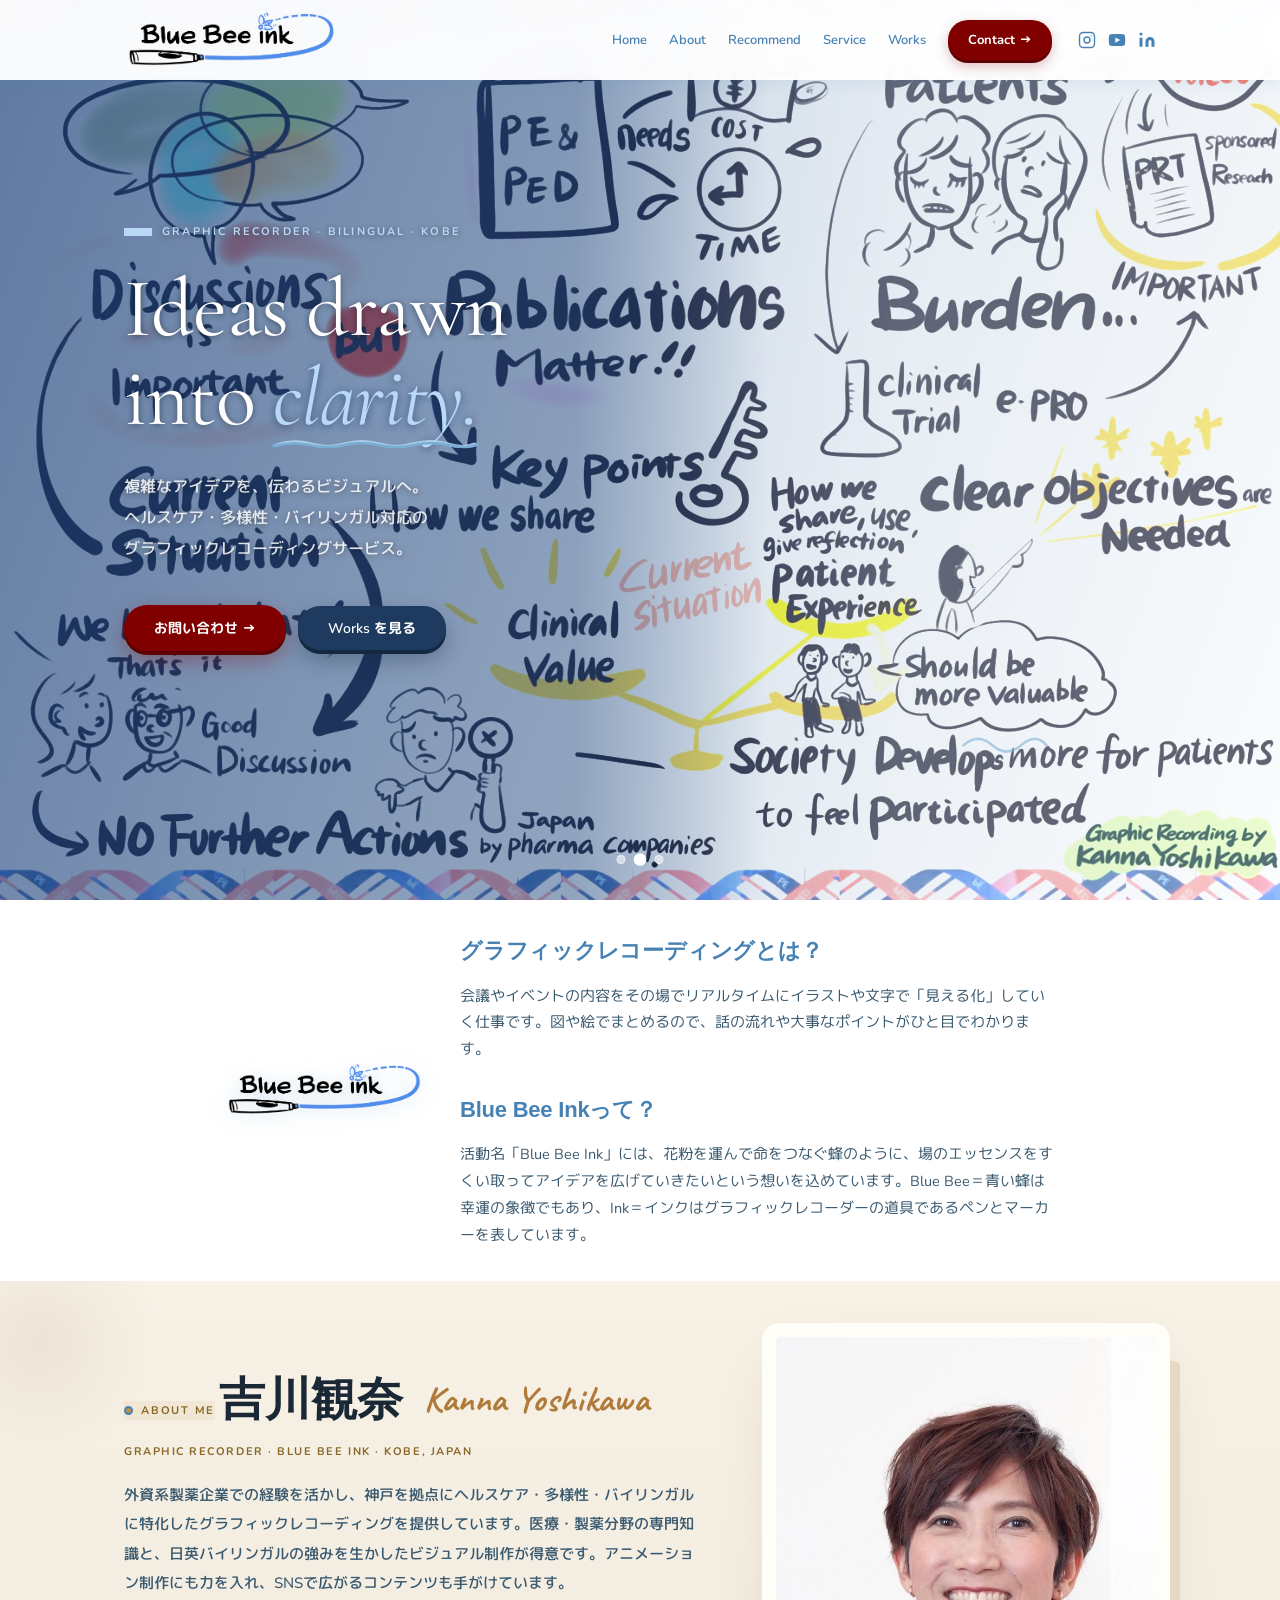
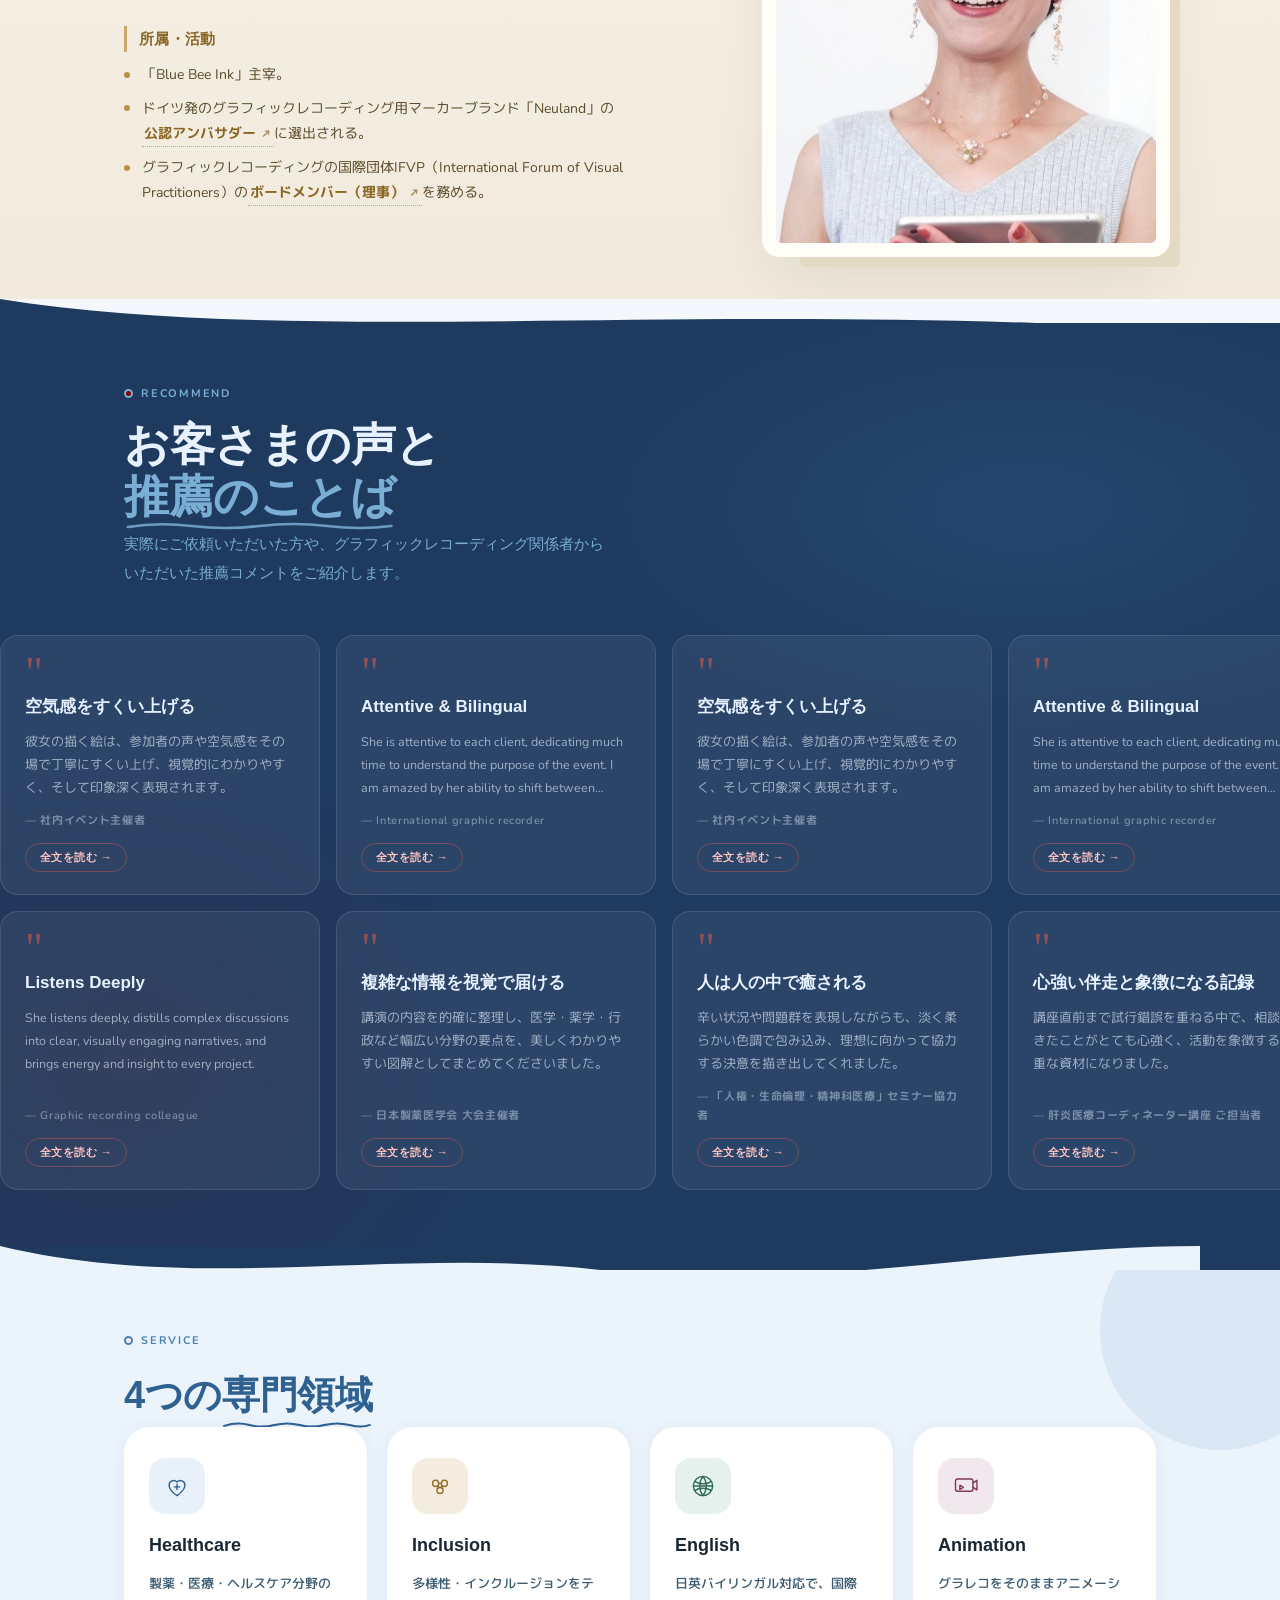
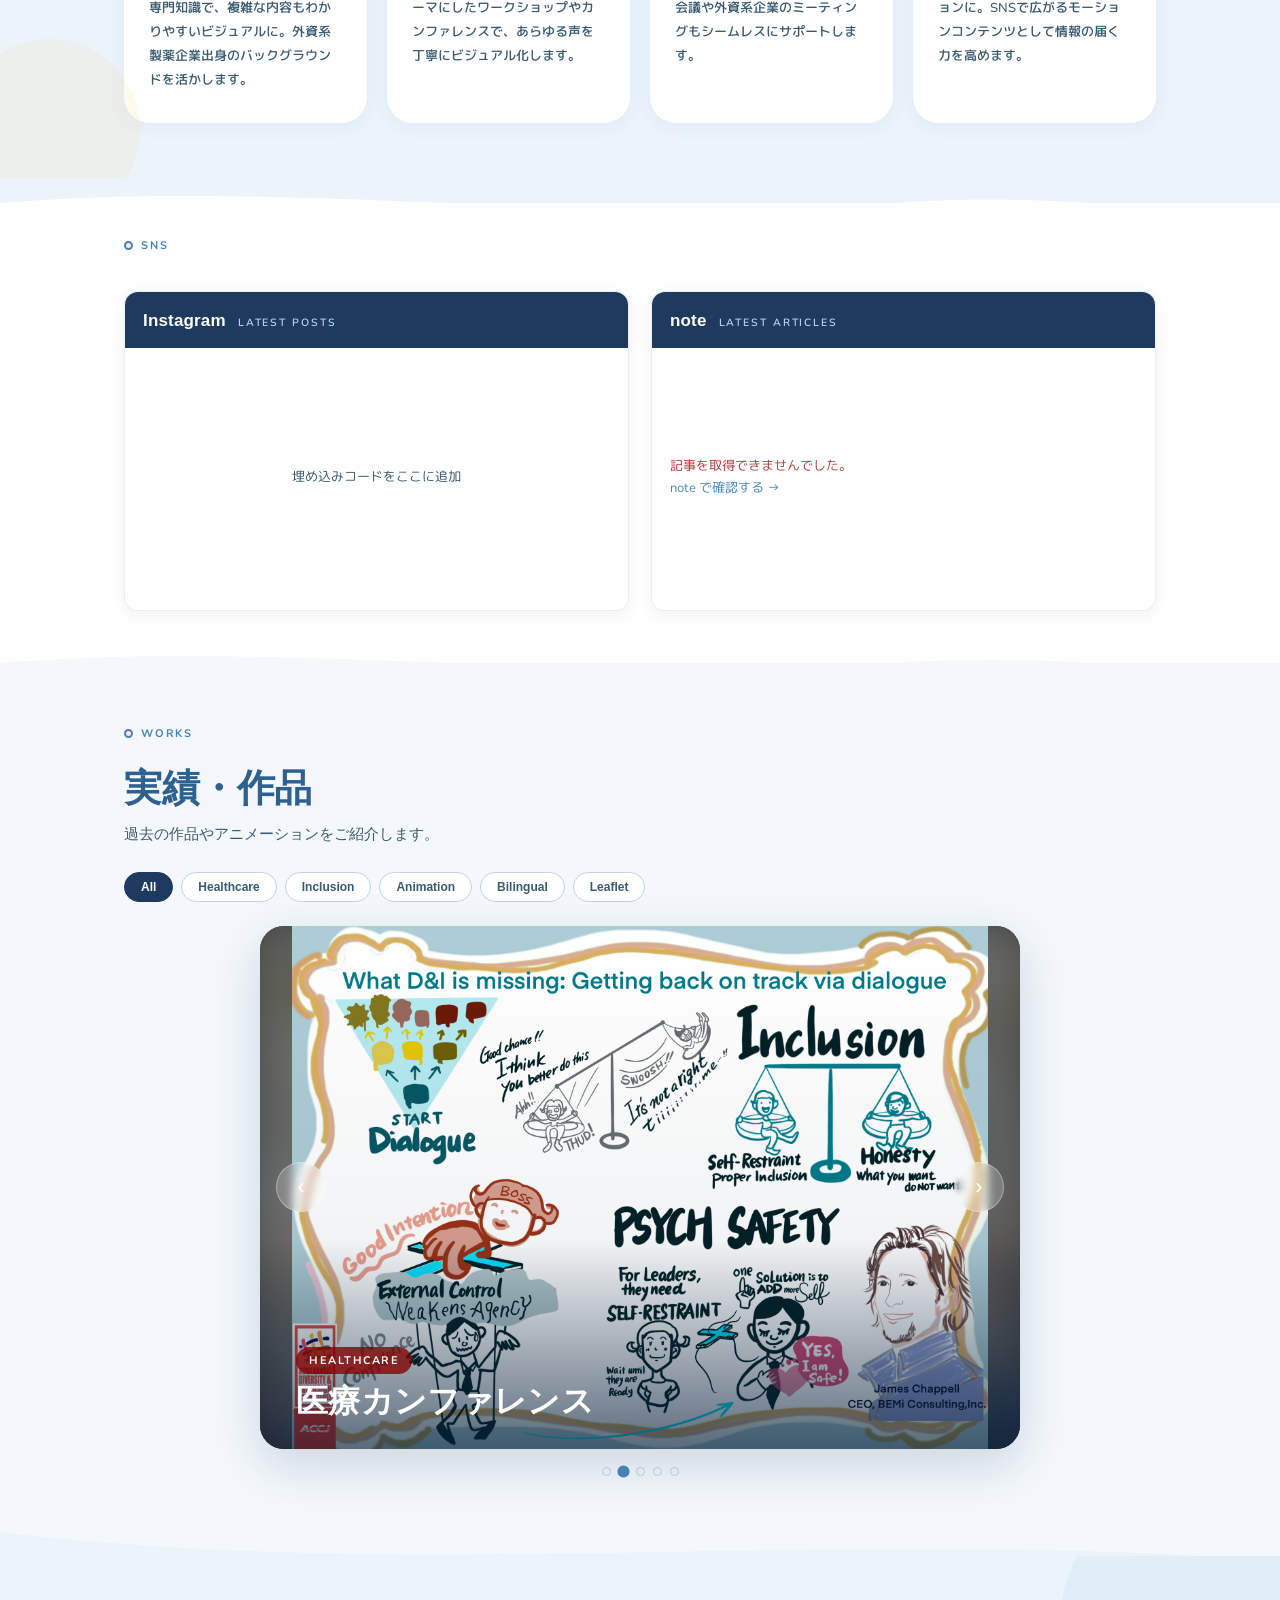
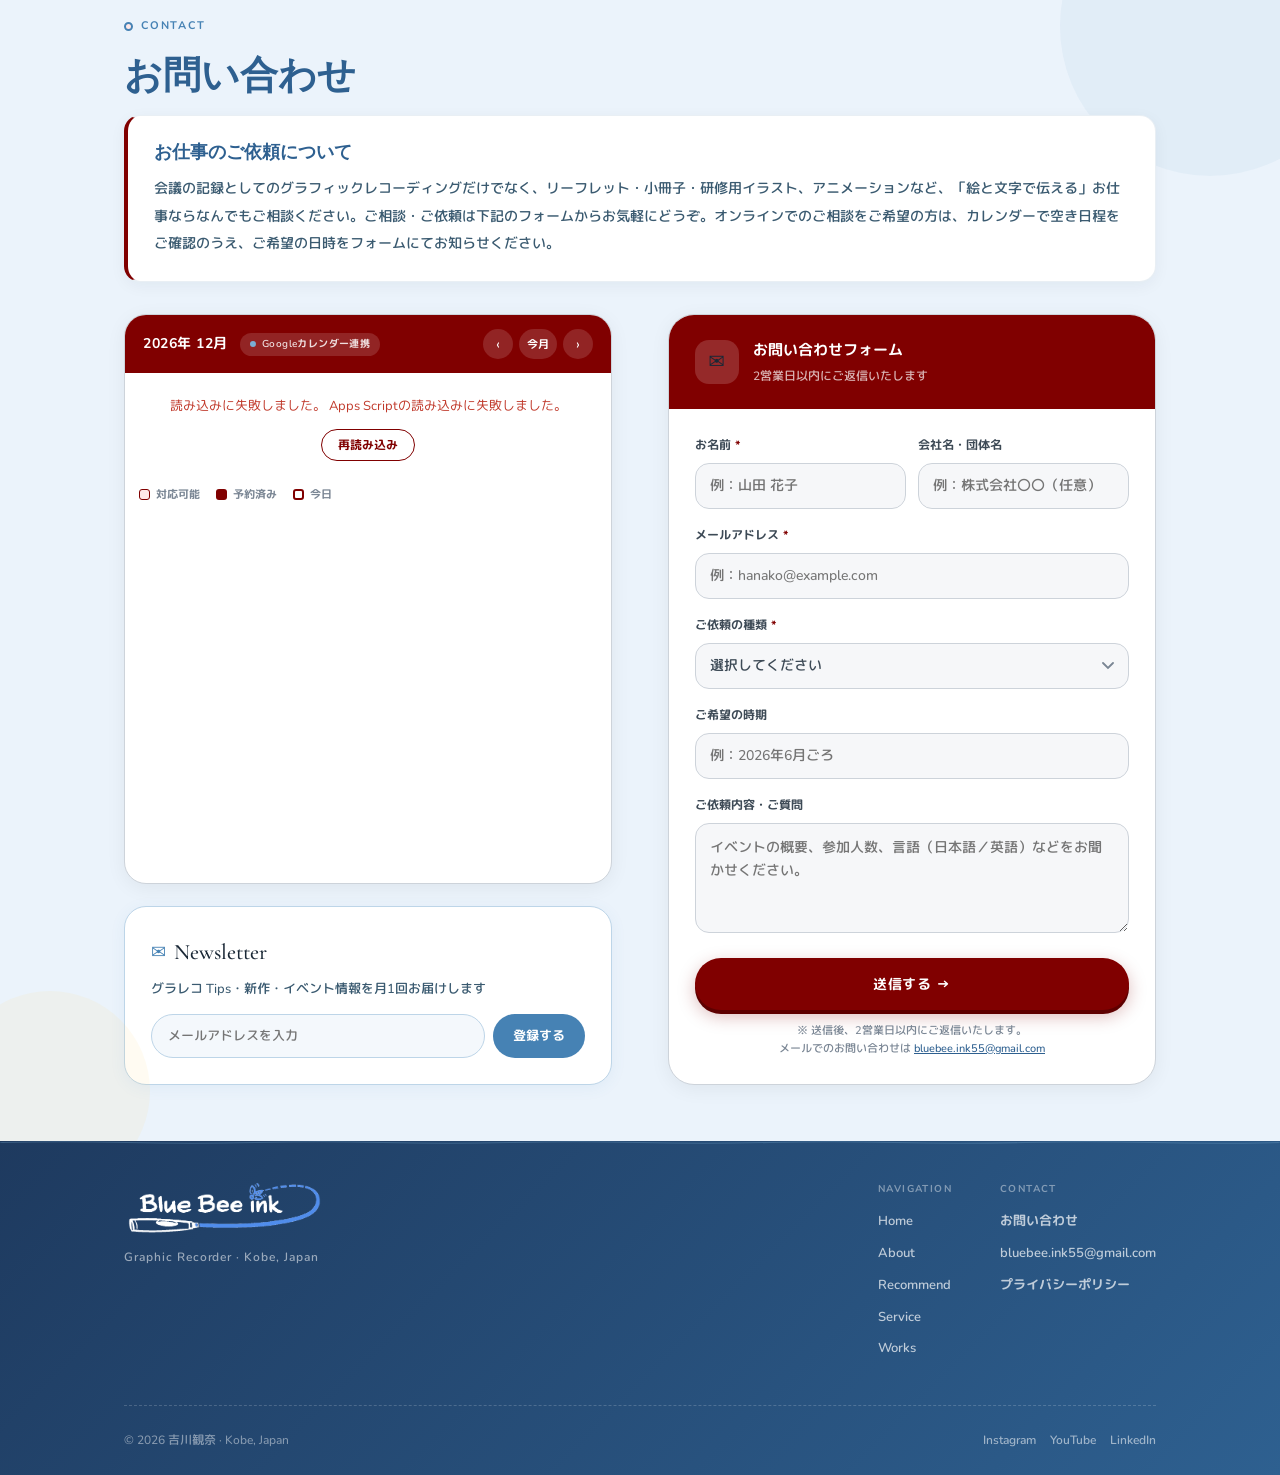
==== index.html @ b30a64ad "Add files via upload" ====
<!DOCTYPE html>
<html lang="ja">
<head>
  <meta charset="UTF-8">
  <meta name="viewport" content="width=device-width, initial-scale=1.0">
  <title>Blue Bee Ink — グラフィックレコーダー 吉川観奈</title>
  <meta name="description" content="神戸発、ヘルスケア・多様性・バイリンガル対応のグラフィックレコーダー。吉川観奈（Blue Bee Ink）">
  <link rel="preconnect" href="https://fonts.googleapis.com">
  <link rel="preconnect" href="https://fonts.gstatic.com" crossorigin>
  <link href="https://fonts.googleapis.com/css2?family=Cormorant+Garamond:ital,wght@0,400;0,500;1,400;1,500&family=Nunito:wght@400;500;600;700;800&family=M+PLUS+Rounded+1c:wght@400;500;700&family=Caveat:wght@500;700&family=Klee+One:wght@400;600&display=swap" rel="stylesheet">
  <link rel="stylesheet" href="styles.css">
  <style>
    /* ── About: ベージュ調 オーバーライド ── */
    .about-section {
      background: linear-gradient(180deg, #F7F1E6 0%, #F1EADD 100%);
    }
    .about-section::before {
      background: radial-gradient(circle, rgba(150, 120, 80, 0.10) 0%, transparent 70%);
    }
    /* 写真フレーム：白枠＋ベージュのオフセット影に変更 */
    .about-photo {
      box-shadow:
        0 0 0 14px #FFFDF7,
        24px 24px 0 #E4D9C3,
        0 24px 60px rgba(120, 100, 70, 0.16);
      background: #ECE2CE;
    }
    /* ワッシテープ：片方を温かみのあるテラコッタへ */
    .about-section .washi-tape.bottom-right {
      background: rgba(196, 124, 82, 0.55);
      background-image: repeating-linear-gradient(45deg, rgba(255,255,255,0.20) 0 6px, transparent 6px 12px);
    }
    .about-section .washi-tape.top-left {
      background: rgba(232, 180, 90, 0.60);
      background-image: repeating-linear-gradient(45deg, rgba(255,255,255,0.22) 0 6px, transparent 6px 12px);
    }
    /* スキルタグ：ベージュ背景に映える紙色＋温かいボーダー */
    .about-section .skill-tag {
      background: #FFFDF7;
      border-color: #E2D4B2;
    }
    .about-section .skill-tag:hover {
      background: #FBF3DD;
      border-color: #C9A968;
      color: #6B4E1E;
    }
    .about-section .skill-tag::before {
      color: #B89248;
    }
    .about-section .skill-tag.hl {
      background: #F6E2DA;
      border-color: rgba(170, 80, 50, 0.32);
      color: #8C3D24;
    }
    .about-section .skill-tag.hl::before { color: #8C3D24; }
    /* セクションタグ・小見出しを温色寄りに */
    .about-section .sec-tag {
      background: rgba(184, 146, 72, 0.10);
      color: #8A6726;
      border-color: rgba(184, 146, 72, 0.25);
    }
    .about-section .tag-dot { background: #B89248; }
    .about-section .about-title { color: #8A6726; }
    .about-section .hand-script {
      color: #B07A3A;
      font-family: 'Caveat', cursive;
      font-weight: 700;
      font-size: 0.78em;
      letter-spacing: 0.01em;
      margin-left: 0.22em;
      vertical-align: 0.10em;
      white-space: nowrap;
    }
    /* About body と同じ調子のリード文（Recommend / Works 用） */
    .lead-body {
      font-family: var(--arial), 'Hiragino Sans', sans-serif;
      font-size: 15px;
      font-weight: 500;
      line-height: 1.95;
      letter-spacing: 0;
      margin: 6px 0 0;
    }
    .recommend-section .lead-body { color: #7AAED4; }
    .works-section .lead-body { color: var(--text-mid); }
    .recommend-section .recommend-sub { display: none; }
    /* Service: 「4つの強み」を Contact 見出しと同サイズ・色で */
    .services-section .lead-h {
      font-family: var(--arial), 'Hiragino Sans', sans-serif;
      font-size: clamp(24px, 3.5vw, 38px);
      font-weight: 700;
      color: var(--steel-dark);
      line-height: 1.25;
      letter-spacing: -0.01em;
      margin: 6px 0 0;
    }
    .services-section .anim-in:has(.lead-h) { margin-bottom: 0; }
    .services-section .services-grid { margin-top: 0 !important; }
    .works-section .works-title {
      font-family: var(--arial), 'Hiragino Sans', sans-serif;
      font-size: clamp(24px, 3.5vw, 38px);
      font-weight: 700;
      color: var(--steel-dark);
      line-height: 1.25;
      letter-spacing: -0.01em;
      margin: 6px 0 4px;
    }
    /* About: セクションタグと名前の間を開ける */
    .about-section .sec-tag { margin-bottom: 22px; }
    /* About: 所属・活動 */
    .about-affiliations { margin-top: 22px; }
    .affiliations-title {
      font-family: var(--arial);
      font-size: 15px;
      font-weight: 700;
      color: #8A6726;
      letter-spacing: 0.02em;
      margin: 0 0 10px 0;
      padding-left: 12px;
      border-left: 3px solid #C9A968;
    }
    .affiliations-list {
      list-style: none;
      padding: 0;
      margin: 0;
      display: flex;
      flex-direction: column;
      gap: 8px;
    }
    .affiliations-list li {
      position: relative;
      padding-left: 18px;
      font-size: 14px;
      line-height: 1.8;
      color: #5C4A2A;
    }
    .affiliations-list li::before {
      content: "";
      position: absolute;
      left: 0;
      top: 0.7em;
      width: 6px;
      height: 6px;
      border-radius: 50%;
      background: #B89248;
    }
    /* 所属・活動 内のクリック可能リンク */
    .affiliation-link {
      display: inline-flex;
      align-items: baseline;
      gap: 4px;
      background: none;
      border: 0;
      padding: 0 2px;
      margin: 0;
      font: inherit;
      color: #8A6726;
      font-weight: 700;
      cursor: pointer;
      border-bottom: 1.5px dotted #C9A968;
      transition: color .2s, border-color .2s, background .2s;
    }
    .affiliation-link:hover {
      color: #6B4E1E;
      border-bottom-style: solid;
      background: rgba(201, 169, 104, 0.12);
    }
    .affiliation-link-arrow {
      font-size: 0.85em;
      opacity: 0.7;
    }
    /* Affiliation modal */
    .affiliation-modal {
      position: fixed;
      inset: 0;
      background: rgba(28, 24, 16, 0.55);
      backdrop-filter: blur(4px);
      display: none;
      align-items: center;
      justify-content: center;
      z-index: 1000;
      padding: 20px;
      opacity: 0;
      transition: opacity .25s ease;
    }
    .affiliation-modal.open {
      display: flex;
      opacity: 1;
    }
    .affiliation-modal-inner {
      background: #FFFDF7;
      border-radius: 16px;
      max-width: 520px;
      width: 100%;
      max-height: 90vh;
      overflow-y: auto;
      padding: 36px 32px 32px;
      position: relative;
      box-shadow: 0 24px 64px rgba(60, 40, 10, 0.30);
      border: 1px solid #E2D4B2;
      animation: affiliationModalIn .3s ease;
    }
    @keyframes affiliationModalIn {
      from { transform: translateY(12px) scale(.98); opacity: 0; }
      to   { transform: translateY(0) scale(1); opacity: 1; }
    }
    .affiliation-modal-close {
      position: absolute;
      top: 14px;
      right: 14px;
      width: 34px;
      height: 34px;
      border-radius: 50%;
      border: 0;
      background: rgba(184, 146, 72, 0.12);
      color: #6B4E1E;
      font-size: 16px;
      cursor: pointer;
      display: flex;
      align-items: center;
      justify-content: center;
      transition: background .2s;
    }
    .affiliation-modal-close:hover { background: rgba(184, 146, 72, 0.25); }
    .affiliation-modal-badge {
      display: inline-block;
      font-size: 11px;
      letter-spacing: 0.06em;
      font-weight: 700;
      color: #8A6726;
      background: rgba(184, 146, 72, 0.14);
      border: 1px solid rgba(184, 146, 72, 0.30);
      padding: 4px 10px;
      border-radius: 999px;
      margin-bottom: 12px;
    }
    .affiliation-modal-title {
      font-family: var(--arial);
      font-size: 22px;
      font-weight: 800;
      color: #5C4A2A;
      margin: 0 0 4px;
      letter-spacing: -0.01em;
    }
    .affiliation-modal-org {
      font-size: 13.5px;
      color: #8A6726;
      margin-bottom: 14px;
    }
    .affiliation-modal-text {
      font-size: 14px;
      line-height: 1.85;
      color: #4A3A20;
      margin: 0 0 18px;
    }
    .affiliation-modal-img {
      display: block;
      width: 55%;
      max-width: 240px;
      margin-left: auto;
      margin-right: auto;
      height: auto;
      border-radius: 10px;
      margin-bottom: 16px;
      box-shadow: 0 8px 24px rgba(60, 40, 10, 0.16);
      cursor: zoom-in;
    }
    .affiliation-modal-link {
      display: inline-flex;
      align-items: center;
      gap: 6px;
      font-size: 13.5px;
      font-weight: 700;
      color: #8A6726;
      text-decoration: none;
      border-bottom: 1.5px solid #C9A968;
      padding-bottom: 1px;
      transition: color .2s, border-color .2s;
    }
    .affiliation-modal-link:hover {
      color: #6B4E1E;
      border-color: #8A6726;
    }
    /* スクロールジャンプ位置をナビ高さ分オフセット */
    #home, #about, #recommend, #service, #works, #contact {
      scroll-margin-top: 96px;
    }
    /* スクロール時の上部カラーバーを非表示 */
    #progress-bar { display: none !important; }
    /* 1. 「4つの専門領域」に波線を追加 */
    .services-section .lead-h .wavy {
      position: relative;
      display: inline-block;
      padding-bottom: 8px;
    }
    .services-section .lead-h .wavy::after {
      content: '';
      position: absolute;
      left: 0; right: 0; bottom: -2px;
      height: 8px;
      background-image: url("data:image/svg+xml;utf8,<svg xmlns='http://www.w3.org/2000/svg' viewBox='0 0 120 10' preserveAspectRatio='none'><path d='M2 6 Q 12 1 22 5 T 42 5 T 62 5 T 82 5 T 102 5 T 118 5' fill='none' stroke='%232E6090' stroke-width='2.5' stroke-linecap='round'/></svg>");
      background-repeat: no-repeat;
      background-size: 100% 100%;
      pointer-events: none;
    }
    /* 2. サービスアイコン：洗練された線画 SVG に */
    .services-section .service-icon {
      width: 56px; height: 56px;
      border-radius: 16px;
      display: flex; align-items: center; justify-content: center;
      font-size: 0;
      transition: transform 0.3s cubic-bezier(.34,1.56,.64,1);
    }
    .services-section .service-icon svg {
      width: 28px; height: 28px;
      stroke-width: 1.6;
      fill: none;
      stroke-linecap: round;
      stroke-linejoin: round;
    }
    .services-section .service-icon-1 { background: #E8F1FA; }
    .services-section .service-icon-1 svg { stroke: #2E6090; }
    .services-section .service-icon-2 { background: #F4ECDF; }
    .services-section .service-icon-2 svg { stroke: #9A6E2C; }
    .services-section .service-icon-3 { background: #E5F1ED; }
    .services-section .service-icon-3 svg { stroke: #2F6B58; }
    .services-section .service-icon-4 { background: #F1E8EE; }
    .services-section .service-icon-4 svg { stroke: #7E3858; }
    /* 3. SNS タイトル（Recommend / Service と同じ調子） */
    .sns-section .container { display: flex; flex-direction: column; gap: 28px; }
    .sns-section .sns-head .sec-tag { margin-bottom: 8px; }
    .sns-section .sns-h2 {
      font-family: var(--arial);
      font-size: clamp(28px, 3.5vw, 46px);
      font-weight: 700;
      color: var(--text-dark);
      line-height: 1.2;
      letter-spacing: -0.01em;
      margin: 0 0 6px;
    }
    .sns-section .sns-h2 em {
      font-style: normal;
      color: var(--steel-dark);
      position: relative;
      display: inline-block;
      padding-bottom: 8px;
    }
    .sns-section .sns-h2 em::after {
      content: '';
      position: absolute;
      left: 0; right: 0; bottom: -2px;
      height: 8px;
      background-image: url("data:image/svg+xml;utf8,<svg xmlns='http://www.w3.org/2000/svg' viewBox='0 0 120 10' preserveAspectRatio='none'><path d='M2 6 Q 12 1 22 5 T 42 5 T 62 5 T 82 5 T 102 5 T 118 5' fill='none' stroke='%232E6090' stroke-width='2.5' stroke-linecap='round'/></svg>");
      background-repeat: no-repeat;
      background-size: 100% 100%;
    }
    .sns-section .lead-body { color: var(--text-mid); margin-bottom: 8px; }
    /* 4. トップ画像の文字パネル（テスト用・クラスを外せばオフ） */
    .hero-text-panel .hero-left {
      background: rgba(15, 30, 55, 0.55);
      backdrop-filter: blur(3px);
      -webkit-backdrop-filter: blur(3px);
      padding: 28px 30px 28px;
      border-radius: 18px;
      border: 1px solid rgba(255,255,255,0.08);
      box-shadow: 0 12px 36px rgba(0,0,0,0.22);
      max-width: 360px;
      width: fit-content;
    }
    .hero-text-panel .hero-h1,
    .hero-text-panel .hero-sub,
    .hero-text-panel .hero-kicker,
    .hero-text-panel .hero-stat-num,
    .hero-text-panel .hero-stat-label { text-shadow: none; }
    /* ボックス内の水色を clarity カラーに揃える */
    .hero-text-panel .hero-kicker { color: #6FB6FF; }
    .hero-text-panel .hero-sub { color: #BDDDFF; }
    /* 下部のステッツ行を非表示 */
    .hero-text-panel .hero-stats { display: none !important; }
    /* hero-sub の br を無効化して 1 行に */
    .hero-text-panel .hero-sub br { display: none; }
    .hero-text-panel .hero-sub br:first-of-type { display: inline; }
    /* hero-kicker を 1 行に */
    .hero-text-panel .hero-kicker { color: #6FB6FF; white-space: nowrap; }
    /* hero-sub：「伝わるビジュアルへ。」で改行、以降は自然折り返し */
    .hero-text-panel .hero-sub { white-space: normal; }
    .contact-section .contact-h2 em { font-style: normal; }
    .contact-section .contact-h2 em::after { display: none !important; content: none !important; background: none !important; }
    /* Service タイトルを Contact 見出しと同スタイルで */
    .services-section .lead-h { display: block !important; }
    /* SNS カード：枠・アイコンを取って埋め込みエリアのみ */
    .sns-section .sns-card {
      background: transparent !important;
      border: 0 !important;
      border-radius: 0 !important;
      padding: 0 !important;
      box-shadow: none !important;
    }
    .sns-section .sns-card-header { display: none !important; }
    /* ヒーロー画像の左半分を 30% 暗く / 右半分を 10% 明るく */
    .hero .hero-overlay {
      background:
        linear-gradient(to right, rgba(0,0,0,0.30) 0%, rgba(0,0,0,0.30) 45%, rgba(0,0,0,0) 60%),
        linear-gradient(to right, rgba(0,0,0,0) 50%, rgba(255,255,255,0.10) 70%, rgba(255,255,255,0.10) 100%),
        linear-gradient(
          110deg,
          rgba(14, 42, 80, 0.62) 0%,
          rgba(30, 58, 96, 0.40) 50%,
          rgba(46, 96, 144, 0.14) 100%
        ) !important;
    }
    /* SNS カードのダークヘッダー */
    .sns-section .sns-card {
      background: #ffffff !important;
      border: 1px solid rgba(46,96,144,0.10) !important;
      border-radius: 14px !important;
      padding: 0 !important;
      box-shadow: 0 4px 16px rgba(20,40,63,0.06) !important;
      overflow: hidden;
    }
    .sns-card-banner {
      background: #1E3A5F;
      color: #ffffff;
      padding: 14px 18px 12px;
      display: flex;
      align-items: baseline;
      gap: 12px;
    }
    .sns-card-banner-title {
      font-family: var(--arial), 'Hiragino Sans', sans-serif;
      font-size: 17px;
      font-weight: 700;
      letter-spacing: 0.01em;
      color: #ffffff;
    }
    .sns-card-banner-sub {
      font-size: 10.5px;
      font-weight: 600;
      letter-spacing: 0.18em;
      text-transform: uppercase;
      color: #B8D8F5;
    }
    .sns-section .sns-embed-area {
      flex: 1;
      background: var(--white);
      border: none !important;
      border-radius: 0 !important;
      padding: 18px 18px 22px !important;
      min-height: 220px;
      text-align: left;
      color: var(--text-mid);
      font-size: 13px;
      line-height: 1.7;
    }
    /* 作品タイトルを他セクション見出しと同じフォントに */
    .showcase-title {
      font-family: var(--arial), 'Hiragino Sans', sans-serif !important;
      font-weight: 700 !important;
      font-style: normal !important;
      letter-spacing: 0.01em;
    }
    /* Hero を 15% 明るく */
    .hero .hero-overlay {
      background:
        linear-gradient(to right, rgba(30,65,118,0.38) 0%, rgba(30,65,118,0.38) 45%, rgba(30,65,118,0) 60%),
        linear-gradient(to right, rgba(255,255,255,0) 50%, rgba(255,255,255,0.29) 70%, rgba(255,255,255,0.29) 100%),
        linear-gradient(
          110deg,
          rgba(22, 63, 125, 0.52) 0%,
          rgba(52, 103, 157, 0.22) 50%,
          rgba(135, 182, 220, 0.05) 100%
        ) !important;
    }
    .hero .hero-slides { filter: brightness(1.25); }
    /* モバイル：グラデーション幅を1.5倍に拡張 */
    @media (max-width: 768px) {
      .hero .hero-overlay {
        background:
          linear-gradient(to right, rgba(30,65,118,0.38) 0%, rgba(30,65,118,0.38) 68%, rgba(30,65,118,0) 90%),
          linear-gradient(to right, rgba(255,255,255,0) 75%, rgba(255,255,255,0.29) 90%, rgba(255,255,255,0.29) 100%),
          linear-gradient(
            110deg,
            rgba(22, 63, 125, 0.52) 0%,
            rgba(52, 103, 157, 0.22) 75%,
            rgba(135, 182, 220, 0.05) 100%
          ) !important;
      }
    }
    /* Contact: カレンダーとフォームを同高に */
    .contact-section .contact-layout { align-items: stretch; }
    .contact-section .contact-left,
    .contact-section .contact-right { display: flex; flex-direction: column; }
    .contact-section .cal-wrap { flex: 1; display: flex; flex-direction: column; margin-bottom: 0 !important; }
    .contact-section .cal-wrap .cal-body { flex: 1; }
    .contact-section .form-card { flex: 1; display: flex; flex-direction: column; }
    .contact-section .form-card .form-body { flex: 1; display: flex; flex-direction: column; }
    .contact-section .nl-box { margin-top: 22px; }
    /* Contact: リードカード */
    .contact-intro {
      background: #ffffff;
      border: 1px solid rgba(46,96,144,0.10);
      border-radius: 16px;
      padding: 24px 26px;
      margin: 4px 0 32px;
      box-shadow: 0 4px 16px rgba(20,40,63,0.05);
      border-left: 4px solid var(--maroon);
    }
    .contact-intro-title {
      font-family: var(--arial), 'Hiragino Sans', sans-serif;
      font-size: 18px;
      font-weight: 700;
      color: var(--steel-dark);
      margin: 0 0 10px;
      line-height: 1.4;
    }
    .contact-intro-body {
      font-size: 14px;
      font-weight: 500;
      color: var(--text-mid);
      line-height: 1.95;
      margin: 0;
    }
    /* ナビ SNS アイコンを水色（元の steel）に戻す */
    .nav .nav-social-link { color: var(--steel); }
    .nav .nav-social-link:hover { color: var(--steel-dark); }
    /* EN リンクと More ボタンを一旦非表示（英語ページ／一覧ページができたら復活） */
    .nav-lang { display: none !important; }
    .recommend-section .more-link,
    .works-section .more-link { display: none !important; }
    /* Works: showcase を一回り小さく */
    .works-section .showcase-outer {
      width: min(62%, 760px);
      aspect-ratio: 16/11;
    }
    @media (max-width: 900px) {
      .works-section .showcase-outer { width: 88%; aspect-ratio: 4/3; }
    }
    /* ヒーローの clarity を水色（やや白め）に */
    .hero-h1 em {
      color: #B8D8F5;
      text-shadow: 0 1px 8px rgba(0,30,80,0.55), 0 0 28px rgba(120,180,240,0.35);
    }
    .hero-h1 em::after {
      background-image: url("data:image/svg+xml;utf8,<svg xmlns='http://www.w3.org/2000/svg' viewBox='0 0 120 10' preserveAspectRatio='none'><path d='M2 6 Q 12 1 22 5 T 42 5 T 62 5 T 82 5 T 102 5 T 118 5' fill='none' stroke='%23B8D8F5' stroke-width='2.5' stroke-linecap='round'/></svg>");
    }
    /* hero-kicker と btn-outline の青も同系の水色に */
    .hero .hero-kicker { color: #B8D8F5 !important; }
    .hero .hero-kicker::before { background: #B8D8F5 !important; }
    /* Works を見るボタン：マルーンと並ぶダークブルー × 白抜き */
    .hero .btn-outline {
      color: #ffffff !important;
      border: none !important;
      background: #1E3A5F !important;
      box-shadow: 0 4px 0 #14283F, 0 10px 22px rgba(20,40,63,0.35);
    }
    .hero .btn-outline:hover {
      background: #16304E !important;
      color: #ffffff !important;
      transform: translateY(-2px);
      box-shadow: 0 6px 0 #14283F, 0 12px 26px rgba(20,40,63,0.42);
    }
    /* hero-stats（200+ ～ 神戸）を非表示 */
    .hero .hero-stats { display: none !important; }
    /* hero-dots を白塗りに */
    .hero .hero-dot { background: rgba(255,255,255,0.55) !important; border-color: rgba(255,255,255,0.55) !important; }
    .hero .hero-dot.active { background: #ffffff !important; border-color: #ffffff !important; }
    /* hero-stat-num の色も同系に */
    .hero .hero-stat-num { color: #B8D8F5 !important; }
    /* モバイルで Newsletter を最後に */
    @media (max-width: 900px) {
      .contact-layout {
        display: flex !important;
        flex-direction: column;
        gap: 32px;
      }
      .contact-left { display: contents; }
      .contact-left > .contact-h2 { order: 1; }
      .contact-left > .contact-desc { order: 2; }
      .contact-left > .cal-wrap { order: 3; }
      .contact-right { order: 4; }
      .contact-left > .nl-box { order: 5; }
    }
  </style>
</head>
<body>

<div id="progress-bar"></div>

<!-- ── NAV ── -->
<nav class="nav" id="nav">
  <div class="nav-inner">
    <a href="#home" class="nav-logo">
      <img src="images/logo_trans.png" alt="Blue Bee Ink" class="nav-logo-img">
    </a>
    <div class="nav-links" id="nav-links">
      <a href="#home"      class="nav-link">Home</a>
      <a href="#about"     class="nav-link">About</a>
      <a href="#recommend" class="nav-link">Recommend</a>
      <a href="#service"   class="nav-link">Service</a>
      <a href="#works"     class="nav-link">Works</a>
      <a href="index_en.html" class="nav-link nav-lang" title="English Page">EN</a>
      <a href="#contact"   class="nav-cta">Contact →</a>
      <div class="nav-socials">
        <a href="https://www.instagram.com/smachet777" target="_blank" rel="noopener" class="nav-social-link" aria-label="Instagram">
          <svg viewBox="0 0 24 24" fill="none" stroke="currentColor" stroke-width="1.8" stroke-linecap="round" stroke-linejoin="round"><rect x="2" y="2" width="20" height="20" rx="5"/><circle cx="12" cy="12" r="4"/><circle cx="17.5" cy="6.5" r="0.8" fill="currentColor" stroke="none"/></svg>
        </a>
        <a href="#" class="nav-social-link" aria-label="YouTube">
          <svg viewBox="0 0 24 24" fill="currentColor"><path d="M22.54 6.42a2.78 2.78 0 0 0-1.95-1.96C18.88 4 12 4 12 4s-6.88 0-8.59.46A2.78 2.78 0 0 0 1.46 6.42 29.1 29.1 0 0 0 1 12a29.1 29.1 0 0 0 .46 5.58 2.78 2.78 0 0 0 1.95 1.96C5.12 20 12 20 12 20s6.88 0 8.59-.46a2.78 2.78 0 0 0 1.95-1.96A29.1 29.1 0 0 0 23 12a29.1 29.1 0 0 0-.46-5.58zM9.75 15.5v-7l6.5 3.5-6.5 3.5z"/></svg>
        </a>
        <a href="https://www.linkedin.com/in/kanna-yoshikawa-39741422b/" target="_blank" rel="noopener" class="nav-social-link" aria-label="LinkedIn">
          <svg viewBox="0 0 24 24" fill="currentColor"><path d="M16 8a6 6 0 0 1 6 6v7h-4v-7a2 2 0 0 0-2-2 2 2 0 0 0-2 2v7h-4v-7a6 6 0 0 1 6-6z"/><rect x="2" y="9" width="4" height="12"/><circle cx="4" cy="4" r="2"/></svg>
        </a>
      </div>
    </div>
    <div class="nav-hamburger" onclick="toggleMenu()"><span></span><span></span><span></span></div>
  </div>
</nav>

<div class="mobile-menu" id="mobile-menu">
  <a href="#home"      class="nav-link" onclick="closeMenu()">Home</a>
  <a href="#about"     class="nav-link" onclick="closeMenu()">About</a>
  <a href="#recommend" class="nav-link" onclick="closeMenu()">Recommend</a>
  <a href="#service"   class="nav-link" onclick="closeMenu()">Service</a>
  <a href="#works"     class="nav-link" onclick="closeMenu()">Works</a>
  <a href="index_en.html" class="nav-link nav-lang" onclick="closeMenu()">EN</a>
  <a href="#contact"   class="nav-cta"  onclick="closeMenu()">Contact →</a>
</div>

<!-- ── HERO ── -->
<section id="home" class="hero">
  <div class="hero-slides" id="hero-slides">
    <div class="hero-slide active" style="background-image:url('images/gra1.png');"></div>
    <div class="hero-slide"        style="background-image:url('images/gra2.jpg');"></div>
    <div class="hero-slide"        style="background-image:url('images/gra3.png');"></div>
  </div>
  <div class="hero-overlay"></div>
  <svg class="doodle bob" style="top:18%;right:8%;width:60px;--rot:8deg;" viewBox="0 0 60 60"><circle cx="30" cy="30" r="22" fill="none" stroke="#FFE9D6" stroke-width="2.4" stroke-dasharray="4 5"/></svg>
  <svg class="doodle bob" style="bottom:16%;right:18%;width:90px;--rot:-12deg;animation-delay:.6s;" viewBox="0 0 100 30"><path d="M4 18 Q 20 4 36 18 T 68 18 T 96 18" fill="none" stroke="#7AAED4" stroke-width="3" stroke-linecap="round"/></svg>
  <div class="hero-inner">
    <div class="hero-left">
      <p class="hero-kicker">Graphic Recorder · Bilingual · Kobe</p>
      <h1 class="hero-h1">Ideas drawn<br>into <span class="wavy-underline"><em>clarity.</em></span></h1>
      <p class="hero-sub">
        複雑なアイデアを、伝わるビジュアルへ。<br>
        ヘルスケア・多様性・バイリンガル対応の<br>
        グラフィックレコーディングサービス。
      </p>
      <div class="hero-btns">
        <a href="#contact"><button class="btn-primary">お問い合わせ →</button></a>
        <a href="#works"><button class="btn-outline">Works を見る</button></a>
      </div>
      <div class="hero-stats">
        <div class="hero-stat"><div class="hero-stat-num">200+</div><div class="hero-stat-label">Sessions</div></div>
        <div class="hero-stat-divider"></div>
        <div class="hero-stat"><div class="hero-stat-num">日 / EN</div><div class="hero-stat-label">Bilingual</div></div>
        <div class="hero-stat-divider"></div>
        <div class="hero-stat"><div class="hero-stat-num">神戸</div><div class="hero-stat-label">Based in Kobe</div></div>
      </div>
    </div>
  </div>
  <div class="hero-dots" id="hero-dots">
    <button class="hero-dot active" onclick="goToSlide(0)" aria-label="スライド1"></button>
    <button class="hero-dot"        onclick="goToSlide(1)" aria-label="スライド2"></button>
    <button class="hero-dot"        onclick="goToSlide(2)" aria-label="スライド3"></button>
  </div>
</section>

<!-- ── MISSION ── -->
<section class="mission-section">
  <div class="mission-inner anim-in">
    <img src="images/logo_trans.png" alt="Blue Bee Ink" class="mission-bee">
    <div class="mission-text-col">
      <h2 class="mission-h2"><span>グラフィックレコーディングとは？</span></h2>
      <p class="mission-body">会議やイベントの内容をその場でリアルタイムにイラストや文字で「見える化」していく仕事です。図や絵でまとめるので、話の流れや大事なポイントがひと目でわかります。</p>
      <h2 class="mission-h2" style="margin-top:28px;"><span>Blue Bee Inkって？</span></h2>
      <p class="mission-body">活動名「Blue Bee Ink」には、花粉を運んで命をつなぐ蜂のように、場のエッセンスをすくい取ってアイデアを広げていきたいという想いを込めています。Blue Bee＝青い蜂は幸運の象徴でもあり、Ink＝インクはグラフィックレコーダーの道具であるペンとマーカーを表しています。</p>
    </div>
  </div>
</section>

<!-- ── ABOUT ── -->
<section id="about" class="section about-section">
  <div class="container">
    <div class="about-layout">
      <div class="anim-in">
        <div class="sec-tag"><span class="tag-dot"></span>About me</div>
        <h2 class="about-h2">吉川観奈 <span class="hand-script">Kanna Yoshikawa</span></h2>
        <p class="about-title">Graphic Recorder · Blue Bee Ink · Kobe, Japan</p>
        <p class="about-body">
          外資系製薬企業での経験を活かし、神戸を拠点にヘルスケア・多様性・バイリンガルに特化したグラフィックレコーディングを提供しています。医療・製薬分野の専門知識と、日英バイリンガルの強みを生かしたビジュアル制作が得意です。アニメーション制作にも力を入れ、SNSで広がるコンテンツも手がけています。
        </p>
        <div class="about-affiliations">
          <h3 class="affiliations-title">所属・活動</h3>
          <ul class="affiliations-list">
            <li>「Blue Bee Ink」主宰。</li>
            <li>ドイツ発のグラフィックレコーディング用マーカーブランド「Neuland」の<button type="button" class="affiliation-link" onclick="openAffiliationModal('neuland')">公認アンバサダー<span class="affiliation-link-arrow" aria-hidden="true">↗</span></button>に選出される。</li>
            <li>グラフィックレコーディングの国際団体IFVP（International Forum of Visual Practitioners）の<button type="button" class="affiliation-link" onclick="openAffiliationModal('ifvp')">ボードメンバー（理事）<span class="affiliation-link-arrow" aria-hidden="true">↗</span></button>を務める。</li>
          </ul>
        </div>
      </div>
      <div class="about-photo-col anim-in" style="transition-delay:.12s">
        <div class="about-photo">
          <img src="images/aboutme.jpg" alt="吉川観奈" onerror="this.style.display='none'">
        </div>

      </div>
    </div>
  </div>
</section>

<!-- ── AFFILIATION MODAL ── -->
<div class="affiliation-modal" id="affiliation-modal" onclick="closeAffiliationModal()">
  <div class="affiliation-modal-inner" onclick="event.stopPropagation()">
    <button type="button" class="affiliation-modal-close" onclick="closeAffiliationModal()" aria-label="閉じる">✕</button>
    <div class="affiliation-modal-body" id="affiliation-modal-body"></div>
  </div>
</div>

<script>
  const AFFILIATION_DATA = {
    neuland: {
      badge: '2026 – 2027',
      title: 'Neuland Ambassador',
      org: 'Neuland GmbH &amp; Co. KG（ドイツ）',
      body: 'グラフィックレコーディング用マーカーの世界的ブランド、ノイランドのアンバサダーとして活動。ビジュアルファシリテーションの普及に貢献します。',
      image: 'images/ambassador.jpg',
      imageAlt: 'Neuland Ambassador 認定証',
      link: { href: 'https://www.neuland.com/en/pages/ambassadors', label: 'Neuland Ambassadors →' }
    },
    ifvp: {
      badge: '2026 – 2028',
      title: 'Board Member',
      org: 'IFVP — International Forum of Visual Practitioners',
      body: 'ビジュアルプラクティショナーの国際組織 IFVPのボードメンバーとして、グラフィックレコーディングの国際的な発展に貢献します。',
      link: { href: 'https://www.ifvp.org/users/kannapple555-gmail-com', label: 'IFVPプロフィール →' }
    }
  };
  function openAffiliationModal(key) {
    const d = AFFILIATION_DATA[key];
    if (!d) return;
    const body = document.getElementById('affiliation-modal-body');
    body.innerHTML = `
      <span class="affiliation-modal-badge">${d.badge}</span>
      <h3 class="affiliation-modal-title">${d.title}</h3>
      <div class="affiliation-modal-org">${d.org}</div>
      <p class="affiliation-modal-text">${d.body}</p>
      ${d.image ? `<img src="${d.image}" alt="${d.imageAlt || ''}" class="affiliation-modal-img" onclick="openImageLightbox('${d.image}','${d.imageAlt || ''}')" onerror="this.style.display='none'">` : ''}
      ${d.link ? `<a href="${d.link.href}" target="_blank" rel="noopener" class="affiliation-modal-link">${d.link.label}</a>` : ''}
    `;
    document.getElementById('affiliation-modal').classList.add('open');
    document.body.style.overflow = 'hidden';
  }
  function closeAffiliationModal() {
    document.getElementById('affiliation-modal').classList.remove('open');
    document.body.style.overflow = '';
  }
  document.addEventListener('keydown', e => {
    if (e.key === 'Escape') closeAffiliationModal();
  });
</script>

<div class="wave" style="background:var(--off-white);">
  <svg viewBox="0 0 1200 48" xmlns="http://www.w3.org/2000/svg" preserveAspectRatio="none" height="48">
    <path d="M0,0 C300,48 700,0 1200,32 L1200,48 L0,48 Z" fill="#1E3A5F"/>
  </svg>
</div>

<!-- ── RECOMMEND ── -->
<section id="recommend" class="recommend-section" style="position:relative;">
  <div class="recommend-head">
    <div>
      <div class="sec-tag" style="color:#7AAED4;"><span class="tag-dot" style="border-color:#7AAED4;background:#800000;"></span>Recommend</div>
      <h2 class="recommend-h2">お客さまの声と<br><em>推薦のことば</em></h2>
      <p class="lead-body">実際にご依頼いただいた方や、グラフィックレコーディング関係者から<br>いただいた推薦コメントをご紹介します。</p>
    </div>
    <a href="#" class="more-link" style="color:#7AAED4;border-color:#7AAED4;">More →</a>
  </div>
  <div class="marquee-section">
    <div class="marquee-row"><div class="marquee-track" id="mq-row1"></div></div>
    <div class="marquee-row reverse"><div class="marquee-track" id="mq-row2"></div></div>
  </div>
</section>

<div class="rec-modal" id="rec-modal" onclick="closeRecModal()">
  <div class="rec-modal-inner" onclick="event.stopPropagation()">
    <button class="rec-modal-close" onclick="closeRecModal()">✕</button>
    <div class="rec-modal-keyword" id="rec-modal-keyword"></div>
    <div class="rec-modal-text" id="rec-modal-text"></div>
    <div class="rec-modal-from" id="rec-modal-from"></div>
  </div>
</div>

<div class="wave" style="background:#1E3A5F;">
  <svg viewBox="0 0 1200 48" xmlns="http://www.w3.org/2000/svg" preserveAspectRatio="none" height="48">
    <path d="M0,0 C200,48 400,0 600,24 C800,48 1000,0 1200,0 L1200,48 L0,48 Z" fill="#EBF3FB"/>
  </svg>
</div>

<!-- ── SERVICES ── -->
<section id="service" class="section services-section">
  <div class="container">
    <div class="anim-in">
      <div class="sec-tag"><span class="tag-dot"></span>Service</div>
      <h2 class="lead-h">4つの<span class="wavy">専門領域</span></h2>
    </div>
    <div class="services-grid" style="margin-top:40px;">
      <div class="service-card anim-in"><div class="service-icon service-icon-1"><svg viewBox="0 0 32 32"><path d="M16 27c-5-3.5-9-7.2-9-12a5.2 5.2 0 0 1 9-3.5A5.2 5.2 0 0 1 25 15c0 4.8-4 8.5-9 12Z"/><path d="M16 14v6M13 17h6"/></svg></div><div class="service-name">Healthcare</div><div class="service-desc">製薬・医療・ヘルスケア分野の専門知識で、複雑な内容もわかりやすいビジュアルに。外資系製薬企業出身のバックグラウンドを活かします。</div></div>
      <div class="service-card anim-in" style="transition-delay:0.08s"><div class="service-icon service-icon-2"><svg viewBox="0 0 32 32"><circle cx="11" cy="13" r="3.5"/><circle cx="21" cy="13" r="3.5"/><circle cx="16" cy="21" r="3.5"/><path d="M13.5 15.5 14.5 18.5M18.5 15.5 17.5 18.5M14.4 13 17.6 13"/></svg></div><div class="service-name">Inclusion</div><div class="service-desc">多様性・インクルージョンをテーマにしたワークショップやカンファレンスで、あらゆる声を丁寧にビジュアル化します。</div></div>
      <div class="service-card anim-in" style="transition-delay:0.16s"><div class="service-icon service-icon-3"><svg viewBox="0 0 32 32"><circle cx="16" cy="16" r="11"/><path d="M5 16h22M16 5a18 18 0 0 1 0 22M16 5a18 18 0 0 0 0 22"/><path d="M7 11c2 1.4 5 2.4 9 2.4S23 12.4 25 11M7 21c2-1.4 5-2.4 9-2.4S23 19.6 25 21"/></svg></div><div class="service-name">English</div><div class="service-desc">日英バイリンガル対応で、国際会議や外資系企業のミーティングもシームレスにサポートします。</div></div>
      <div class="service-card anim-in" style="transition-delay:0.24s"><div class="service-icon service-icon-4"><svg viewBox="0 0 32 32"><rect x="4" y="8" width="20" height="14" rx="2.5"/><path d="M24 12.5 28.5 9.5v11L24 17.5" stroke-linejoin="round"/><path d="M9 15l4 2.5L9 20zM9 15v5" stroke-linejoin="round"/></svg></div><div class="service-name">Animation</div><div class="service-desc">グラレコをそのままアニメーションに。SNSで広がるモーションコンテンツとして情報の届く力を高めます。</div></div>
    </div>
  </div>
</section>

<div class="wave" style="background:var(--steel-light);">
  <svg viewBox="0 0 1200 48" xmlns="http://www.w3.org/2000/svg" preserveAspectRatio="none" height="48">
    <path d="M0,24 C300,0 600,48 900,24 C1050,12 1150,36 1200,24 L1200,48 L0,48 Z" fill="#ffffff"/>
  </svg>
</div>

<!-- ── SNS ── -->
<section class="sns-section">
  <div class="container">
    <div class="sns-head anim-in">
      <div class="sec-tag"><span class="tag-dot"></span>SNS</div>
    </div>
    <div class="sns-grid">
      <div class="sns-card anim-in" style="transition-delay:.06s">
        <div class="sns-card-banner">
          <div class="sns-card-banner-title">Instagram</div>
          <div class="sns-card-banner-sub">Latest Posts</div>
        </div>
        <div class="sns-embed-area" id="instagram-embed">埋め込みコードをここに追加</div>
      </div>
      <div class="sns-card anim-in" style="transition-delay:.12s">
        <div class="sns-card-banner">
          <div class="sns-card-banner-title">note</div>
          <div class="sns-card-banner-sub">Latest Articles</div>
        </div>
        <div class="sns-embed-area" id="note-embed">
          <div id="note-widget"><div class="note-loading">読み込み中...</div></div>
        </div>
      </div>
    </div>
  </div>
</section>

<div class="wave" style="background:var(--white);">
  <svg viewBox="0 0 1200 48" xmlns="http://www.w3.org/2000/svg" preserveAspectRatio="none" height="48">
    <path d="M0,24 C300,0 600,48 900,24 C1050,12 1150,36 1200,24 L1200,48 L0,48 Z" fill="#F4F8FC"/>
  </svg>
</div>

<!-- ── WORKS ── -->
<section id="works" class="section works-section">
  <div class="container">
    <div class="works-header">
      <div>
        <div class="sec-tag"><span class="tag-dot"></span>Works</div>
        <h2 class="works-title">実績・作品</h2>
        <p class="lead-body">過去の作品やアニメーションをご紹介します。</p>
      </div>
      <a href="#" class="more-link">More →</a>
    </div>
    <div class="filter-row" id="filter-row">
      <button class="pill active" data-filter="all"       onclick="setFilter(this,'all')">All</button>
      <button class="pill"        data-filter="medical"   onclick="setFilter(this,'medical')">Healthcare</button>
      <button class="pill"        data-filter="diversity" onclick="setFilter(this,'diversity')">Inclusion</button>
      <button class="pill"        data-filter="animation" onclick="setFilter(this,'animation')">Animation</button>
      <button class="pill"        data-filter="bilingual" onclick="setFilter(this,'bilingual')">Bilingual</button>
      <button class="pill"        data-filter="leaflet"   onclick="setFilter(this,'leaflet')">Leaflet</button>
    </div>
  </div>
  <div class="showcase-outer" id="showcase-outer">
    <div id="showcase-inner"></div>
    <button class="showcase-arrow showcase-prev" onclick="showcaseNav(-1)" aria-label="前の作品">‹</button>
    <button class="showcase-arrow showcase-next" onclick="showcaseNav(1)"  aria-label="次の作品">›</button>
    <div class="showcase-hint">クリックで拡大表示</div>
  </div>
  <div class="showcase-dots" id="showcase-dots"></div>
</section>

<div class="lightbox" id="lightbox" onclick="closeLightbox()">
  <button class="lightbox-close" onclick="closeLightbox()">✕</button>
  <div class="lightbox-inner" id="lightbox-inner" onclick="event.stopPropagation()"></div>
</div>

<div class="wave" style="background:#F4F8FC;">
  <svg viewBox="0 0 1200 48" xmlns="http://www.w3.org/2000/svg" preserveAspectRatio="none" height="48">
    <path d="M0,0 C400,48 800,0 1200,24 L1200,48 L0,48 Z" fill="#EBF3FB"/>
  </svg>
</div>

<!-- ── CONTACT ── -->
<section id="contact" class="section contact-section">
  <div class="container">
    <div class="sec-tag"><span class="tag-dot"></span>Contact</div>
    <h2 class="contact-h2" style="margin-bottom:16px;"><em>お問い合わせ</em></h2>
    <div class="contact-intro anim-in">
      <h3 class="contact-intro-title">お仕事のご依頼について</h3>
      <p class="contact-intro-body">会議の記録としてのグラフィックレコーディングだけでなく、リーフレット・小冊子・研修用イラスト、アニメーションなど、「絵と文字で伝える」お仕事ならなんでもご相談ください。ご相談・ご依頼は下記のフォームからお気軽にどうぞ。オンラインでのご相談をご希望の方は、カレンダーで空き日程をご確認のうえ、ご希望の日時をフォームにてお知らせください。</p>
    </div>
    <div class="contact-layout">
      <div class="contact-left">
        <div class="cal-wrap">
          <div class="cal-head">
            <div class="cal-head-left">
              <span class="cal-month" id="cal-month-label">読み込み中...</span>
              <span class="cal-sync-badge" id="cal-sync-badge"><span class="cal-sync-dot"></span>Googleカレンダー連携</span>
            </div>
            <div class="cal-nav">
              <button class="cal-arr" onclick="changeMonth(-1)">‹</button>
              <button class="cal-arr cal-arr-today" onclick="goToToday()">今月</button>
              <button class="cal-arr" onclick="changeMonth(1)">›</button>
            </div>
          </div>
          <div class="cal-loading" id="cal-loading"><div class="cal-loading-spinner"></div><span>読み込み中...</span></div>
          <div class="cal-error" id="cal-error" style="display:none;"><p class="cal-error-msg" id="cal-error-msg"></p><button class="cal-retry-btn" onclick="initCalendar()">再読み込み</button></div>
          <div class="cal-body" id="cal-body" style="display:none;">
            <div class="cal-grid" id="cal-grid"></div>
            <div class="cal-event-detail" id="cal-event-detail" style="display:none;">
              <div class="cal-event-detail-header"><span id="cal-event-date"></span><button class="cal-event-close" onclick="closeEventDetail()">✕</button></div>
              <div id="cal-event-list"></div>
            </div>
          </div>
          <div class="cal-legend">
            <div class="legend-item"><div class="legend-dot" style="background:var(--maroon-light);border:1px solid var(--maroon);"></div>対応可能</div>
            <div class="legend-item"><div class="legend-dot" style="background:var(--maroon);"></div>予約済み</div>
            <div class="legend-item"><div class="legend-dot" style="background:#fff;border:2.5px solid var(--maroon);"></div>今日</div>
          </div>
        </div>
        <div class="nl-box anim-in">
          <h3 class="nl-title">Newsletter</h3>
          <p class="nl-desc">グラレコ Tips・新作・イベント情報を月1回お届けします</p>
          <div class="nl-row">
            <input class="nl-input" type="email" placeholder="メールアドレスを入力">
            <button class="nl-btn">登録する</button>
          </div>
        </div>
      </div>
      <div class="contact-right anim-in" style="transition-delay:0.1s">
        <div class="form-card">
          <div class="form-card-header">
            <div class="form-card-icon">✉️</div>
            <div>
              <div class="form-card-title">お問い合わせフォーム</div>
              <div class="form-card-sub">2営業日以内にご返信いたします</div>
            </div>
          </div>
          <div class="form-body">
            <div class="form-row">
              <div class="form-field"><label class="form-label">お名前 <span class="form-req">*</span></label><input class="form-input" type="text" placeholder="例：山田 花子"></div>
              <div class="form-field"><label class="form-label">会社名・団体名</label><input class="form-input" type="text" placeholder="例：株式会社〇〇（任意）"></div>
            </div>
            <div class="form-field"><label class="form-label">メールアドレス <span class="form-req">*</span></label><input class="form-input" type="email" placeholder="例：hanako@example.com"></div>
            <div class="form-field"><label class="form-label">ご依頼の種類 <span class="form-req">*</span></label>
              <select class="form-select">
                <option value="">選択してください</option>
                <option value="grec-jp">グラフィックレコーディング（日本語）</option>
                <option value="grec-en">Graphic Recording (English)</option>
                <option value="sns">SNS配信用ビジュアルコンテンツ</option>
                <option value="leaflet">リーフレット</option>
                <option value="other">その他</option>
              </select>
            </div>
            <div class="form-field"><label class="form-label">ご希望の時期</label><input class="form-input" type="text" placeholder="例：2026年6月ごろ"></div>
            <div class="form-field"><label class="form-label">ご依頼内容・ご質問</label><textarea class="form-textarea" placeholder="イベントの概要、参加人数、言語（日本語／英語）などをお聞かせください。"></textarea></div>
            <button class="btn-submit">送信する →</button>
            <p class="form-note">※ 送信後、2営業日以内にご返信いたします。<br>メールでのお問い合わせは <a href="mailto:bluebee.ink55@gmail.com">bluebee.ink55@gmail.com</a></p>
          </div>
        </div>
      </div>
    </div>
  </div>
</section>

<!-- ── FOOTER ── -->
<footer class="footer">
  <div class="footer-inner">
    <div class="footer-top">
      <div>
        <img src="images/logo_white.png" alt="Blue Bee Ink" class="footer-logo-img">
        <div class="footer-tagline">Graphic Recorder · Kobe, Japan</div>
      </div>
      <nav class="footer-nav">
        <div class="footer-nav-group">
          <h4>Navigation</h4>
          <a href="#home">Home</a>
          <a href="#about">About</a>
          <a href="#recommend">Recommend</a>
          <a href="#service">Service</a>
          <a href="#works">Works</a>
        </div>
        <div class="footer-nav-group">
          <h4>Contact</h4>
          <a href="#contact">お問い合わせ</a>
          <a href="mailto:bluebee.ink55@gmail.com">bluebee.ink55@gmail.com</a>
          <a href="#">プライバシーポリシー</a>
        </div>
      </nav>
    </div>
    <div class="footer-bottom">
      <p class="footer-copy">© 2026 吉川観奈 · Kobe, Japan</p>
      <div class="footer-social">
        <a href="#">Instagram</a>
        <a href="#">YouTube</a>
        <a href="#">LinkedIn</a>
      </div>
    </div>
  </div>
</footer>

<script src="app4.js"></script>
<script src="note-widget.js"></script>
</body>
</html>
---- styles.css ----
/* ── TOKENS ── */
:root {
  --steel:       #4682B4;
  --steel-dark:  #2E6090;
  --steel-light: #EBF3FB;
  --steel-mid:   #7AAED4;
  --maroon:      #800000;
  --maroon-light:#FFE8E8;
  --white:       #ffffff;
  --off-white:   #F4F8FC;
  --text-dark:   #1A2836;
  --text-mid:    #3A5A70;
  --text-soft:   #7A9DB5;
  --border:      #BDD5E8;

  /* friendly warm accents (subtle, layered on top of the base palette) */
  --cream:       #FFF8EE;
  --peach:       #FFE9D6;
  --honey:       #F4C95D;

  /* grey palette for calendar & form */
  --grey-bg:     #f6f7f9;
  --grey-border: #cdd3da;
  --grey-mid:    #7a8694;
  --grey-dark:   #3d4a56;
  --grey-head:   #4e5a65;

  --serif: 'Cormorant Garamond', Georgia, serif;
  --sans:  'Nunito', 'M PLUS Rounded 1c', system-ui, sans-serif;
  --arial: Arial, Helvetica, 'Noto Sans JP', sans-serif;
  --max-w: 1160px;
  --pad:   clamp(20px, 5vw, 72px);
}

*, *::before, *::after { box-sizing: border-box; margin: 0; padding: 0; }
html { scroll-behavior: smooth; }
body {
  font-family: var(--sans);
  font-size: 16px;
  color: var(--text-dark);
  background: var(--white);
  line-height: 1.75;
  -webkit-font-smoothing: antialiased;
  overflow-x: hidden;
}
img { max-width: 100%; display: block; }
a { color: inherit; text-decoration: none; }
.container { max-width: var(--max-w); margin: 0 auto; padding: 0 var(--pad); }
.section { padding: 56px 0; }

/* ── Hand-drawn helpers ── */
.wavy-underline {
  position: relative;
  display: inline-block;
  padding-bottom: 6px;
}
.wavy-underline::after {
  content: '';
  position: absolute;
  left: -2px; right: -2px; bottom: -2px;
  height: 10px;
  background-image: url("data:image/svg+xml;utf8,<svg xmlns='http://www.w3.org/2000/svg' viewBox='0 0 120 10' preserveAspectRatio='none'><path d='M2 6 Q 12 1 22 5 T 42 5 T 62 5 T 82 5 T 102 5 T 118 5' stroke='%237AAED4' stroke-width='2.6' fill='none' stroke-linecap='round'/></svg>");
  background-repeat: no-repeat;
  background-size: 100% 100%;
  pointer-events: none;
}
.wavy-underline.maroon::after {
  background-image: url("data:image/svg+xml;utf8,<svg xmlns='http://www.w3.org/2000/svg' viewBox='0 0 120 10' preserveAspectRatio='none'><path d='M2 6 Q 12 1 22 5 T 42 5 T 62 5 T 82 5 T 102 5 T 118 5' stroke='%23B85454' stroke-width='2.6' fill='none' stroke-linecap='round'/></svg>");
}

/* Hand-drawn floating doodles (decorative) */
.doodle {
  position: absolute;
  pointer-events: none;
  opacity: 0.55;
  z-index: 1;
}
.doodle.spin-slow { animation: float-spin 22s linear infinite; transform-origin: center; }
@keyframes float-spin {
  0%   { transform: translateY(0)    rotate(0deg); }
  50%  { transform: translateY(-8px) rotate(180deg); }
  100% { transform: translateY(0)    rotate(360deg); }
}
@keyframes float-bob {
  0%, 100% { transform: translateY(0) rotate(var(--rot, 0deg)); }
  50%      { transform: translateY(-6px) rotate(var(--rot, 0deg)); }
}
.doodle.bob { animation: float-bob 5s ease-in-out infinite; }

.sec-tag {
  display: inline-flex;
  align-items: center;
  gap: 8px;
  font-size: 11px;
  font-weight: 700;
  letter-spacing: 0.16em;
  text-transform: uppercase;
  color: var(--steel);
  margin-bottom: 16px;
}
.sec-tag .tag-dot {
  width: 9px; height: 9px;
  border-radius: 50%;
  background: var(--maroon-light);
  border: 2px solid var(--steel);
  flex-shrink: 0;
  animation: dot-pulse 2.4s ease-in-out infinite;
}
@keyframes dot-pulse {
  0%,100% { transform: scale(1); }
  50%     { transform: scale(1.25); }
}

/* ── Progress bar ── */
#progress-bar {
  position: fixed; top: 0; left: 0; height: 3px; z-index: 9999;
  background: linear-gradient(90deg, #4682B4, #800000);
  width: 0%; transition: width 0.1s;
}

/* ── NAV ── */
.nav {
  position: fixed;
  top: 0; left: 0; right: 0;
  z-index: 200;
  height: 80px;
  transition: background 0.3s, box-shadow 0.3s;
  background: rgba(255,255,255,0.96);
  backdrop-filter: blur(14px);
  box-shadow: 0 2px 14px rgba(70,130,180,0.13);
}
.nav.scrolled {
  background: rgba(255,255,255,0.98);
  box-shadow: 0 2px 20px rgba(70,130,180,0.20);
}
.nav-inner {
  max-width: var(--max-w);
  margin: 0 auto;
  padding: 0 var(--pad);
  height: 100%;
  display: flex;
  align-items: center;
  justify-content: space-between;
  gap: 16px;
}
.nav-logo {
  display: flex;
  align-items: center;
  gap: 9px;
  flex-shrink: 0;
}
.nav-logo-img {
  height: 60px;
  width: auto;
  object-fit: contain;
  display: block;
  flex-shrink: 0;
  transition: transform 0.4s cubic-bezier(.34,1.56,.64,1);
}
.nav-logo:hover .nav-logo-img {
  transform: rotate(-4deg) scale(1.04);
}
.nav-links {
  display: flex;
  align-items: center;
  gap: 22px;
}
.nav-link {
  font-size: 13px;
  font-weight: 600;
  color: var(--steel);
  transition: color 0.2s;
  position: relative;
  white-space: nowrap;
}
.nav-link::after {
  content: '';
  position: absolute;
  bottom: -5px; left: 0;
  width: 0; height: 6px;
  background-image: url("data:image/svg+xml;utf8,<svg xmlns='http://www.w3.org/2000/svg' viewBox='0 0 60 6' preserveAspectRatio='none'><path d='M2 4 Q 10 1 18 3 T 34 3 T 50 3 T 58 3' stroke='%234682B4' stroke-width='2' fill='none' stroke-linecap='round'/></svg>");
  background-repeat: no-repeat;
  background-size: 100% 100%;
  transition: width 0.25s;
}
.nav-link:hover { color: var(--steel-dark); }
.nav-link:hover::after { width: 100%; }
.nav-cta {
  font-size: 13px;
  font-weight: 700;
  color: var(--white);
  background: var(--maroon);
  border-radius: 28px;
  padding: 9px 20px;
  transition: all 0.2s;
  box-shadow: 0 3px 0 #5e0000, 0 6px 14px rgba(128,0,0,0.28);
  white-space: nowrap;
  display: inline-flex;
  align-items: center;
  gap: 4px;
}
.nav-cta:hover { background: #600000; transform: translateY(-1px); box-shadow: 0 4px 0 #5e0000, 0 9px 18px rgba(128,0,0,0.34); }
.nav-cta:active { transform: translateY(2px); box-shadow: 0 1px 0 #5e0000, 0 3px 8px rgba(128,0,0,0.28); }
.nav-lang {
  font-size: 12px; font-weight: 700;
  border: 1.5px solid currentColor;
  border-radius: 20px;
  padding: 3px 9px;
  letter-spacing: 0.08em;
}

/* Social icons */
.nav-socials {
  display: flex;
  align-items: center;
  gap: 12px;
  margin-left: 4px;
}
.nav-social-link {
  color: var(--text-soft);
  display: flex;
  align-items: center;
  transition: color 0.2s, transform 0.2s;
}
.nav-social-link:hover { color: var(--steel); transform: translateY(-2px) rotate(-6deg); }
.nav-social-link svg { width: 18px; height: 18px; }

.nav-hamburger {
  display: none;
  flex-direction: column;
  gap: 5px;
  cursor: pointer;
  padding: 6px;
}
.nav-hamburger span {
  width: 22px; height: 2px;
  background: var(--steel-dark);
  border-radius: 2px;
  display: block;
  transition: transform 0.2s, opacity 0.2s;
}
.mobile-menu {
  display: none;
  position: fixed;
  top: 80px; left: 0; right: 0;
  background: var(--white);
  border-bottom: 2px solid var(--steel-light);
  padding: 20px var(--pad);
  z-index: 199;
  flex-direction: column;
  gap: 14px;
}
.mobile-menu.open { display: flex; }
.mobile-menu .nav-link { font-size: 16px; color: var(--text-mid); }
.mobile-menu .nav-cta  { align-self: flex-start; margin-top: 4px; }
.mobile-menu .nav-socials { margin: 4px 0 0; }

/* ── HERO ── */
.hero {
  min-height: 100vh;
  position: relative;
  overflow: hidden;
  display: flex;
  align-items: center;
}
.hero-slides { position: absolute; inset: 0; z-index: 0; }
.hero-slide {
  position: absolute; inset: 0;
  background-size: cover;
  background-position: center;
  opacity: 0;
  transition: opacity 1.4s ease, transform 8s ease;
  transform: scale(1.04);
}
.hero-slide.active { opacity: 1; transform: scale(1); }
.hero-overlay {
  position: absolute; inset: 0;
  background: linear-gradient(
    110deg,
    rgba(14, 42, 80, 0.62) 0%,
    rgba(30, 58, 96, 0.40) 50%,
    rgba(46, 96, 144, 0.14) 100%
  );
  z-index: 1;
}
.hero-h1, .hero-sub, .hero-kicker, .hero-stat-num, .hero-stat-label { text-shadow: 0 1px 6px rgba(0,0,0,0.45); }
.hero-inner {
  max-width: var(--max-w);
  margin: 0 auto;
  padding: 120px var(--pad) 100px;
  position: relative;
  z-index: 2;
  width: 100%;
}
.hero-left { max-width: 600px; position: relative; }
.hero-kicker {
  display: inline-flex;
  align-items: center;
  gap: 10px;
  font-size: 11px;
  font-weight: 700;
  letter-spacing: 0.2em;
  color: var(--steel-mid);
  margin-bottom: 24px;
  text-transform: uppercase;
}
.hero-kicker::before {
  content: '';
  width: 28px; height: 8px;
  background-image: url("data:image/svg+xml;utf8,<svg xmlns='http://www.w3.org/2000/svg' viewBox='0 0 28 8'><path d='M2 5 Q 7 1 12 4 T 22 4 L 26 4' stroke='%237AAED4' stroke-width='2' fill='none' stroke-linecap='round'/></svg>");
  background-repeat: no-repeat;
}
.hero-h1 {
  font-family: var(--serif);
  font-size: clamp(50px, 6.5vw, 90px);
  font-weight: 400;
  color: var(--white);
  line-height: 1.06;
  margin-bottom: 24px;
  letter-spacing: -0.01em;
  position: relative;
}
.hero-h1 em {
  font-style: italic;
  color: var(--steel-mid);
  position: relative;
}
.hero-h1 em::after {
  content: '';
  position: absolute;
  left: 0; right: 0; bottom: -2px;
  height: 12px;
  background-image: url("data:image/svg+xml;utf8,<svg xmlns='http://www.w3.org/2000/svg' viewBox='0 0 200 12' preserveAspectRatio='none'><path d='M3 8 Q 25 2 50 6 T 100 6 T 150 6 T 197 6' stroke='%237AAED4' stroke-width='3' fill='none' stroke-linecap='round'/></svg>");
  background-repeat: no-repeat;
  background-size: 100% 100%;
  opacity: 0.85;
}
.hero-sub {
  font-size: 16px;
  color: rgba(255,255,255,0.85);
  line-height: 1.95;
  margin-bottom: 40px;
  max-width: 460px;
  font-weight: 500;
}
.hero-btns { display: flex; gap: 12px; flex-wrap: wrap; margin-bottom: 52px; align-items: center; }
.btn-primary {
  font-family: var(--sans);
  font-size: 14px; font-weight: 700;
  color: var(--white);
  background: var(--maroon);
  border-radius: 40px;
  padding: 13px 30px;
  border: none; cursor: pointer;
  transition: transform 0.15s, box-shadow 0.15s, background 0.15s;
  box-shadow: 0 4px 0 #5e0000, 0 8px 22px rgba(128,0,0,0.38);
  display: inline-flex;
  align-items: center;
  gap: 6px;
}
.btn-primary:hover { transform: translateY(-2px); box-shadow: 0 6px 0 #5e0000, 0 12px 26px rgba(128,0,0,0.5); background: #600000; }
.btn-primary:active { transform: translateY(2px); box-shadow: 0 1px 0 #5e0000, 0 4px 10px rgba(128,0,0,0.38); }
.btn-outline {
  font-family: var(--sans);
  font-size: 14px; font-weight: 600;
  color: var(--white);
  background: rgba(255,255,255,0.12);
  border: 1.5px solid var(--steel-mid);
  border-radius: 40px;
  padding: 12px 30px; cursor: pointer;
  transition: all 0.2s;
}
.btn-outline:hover { background: rgba(255,255,255,0.2); border-color: var(--white); transform: translateY(-1px); }
.hero-stats { display: flex; gap: 28px; flex-wrap: wrap; }
.hero-stat { display: flex; flex-direction: column; gap: 3px; }
.hero-stat-num {
  font-family: var(--serif);
  font-size: 30px; font-weight: 400;
  color: #B6D4EA; line-height: 1;
}
.hero-stat-label { font-size: 11px; color: rgba(255,255,255,0.65); letter-spacing: 0.08em; font-weight: 500; }
.hero-stat-divider { width: 1px; height: 36px; background: rgba(255,255,255,0.25); align-self: center; }
.hero-dots {
  position: absolute; bottom: 36px; left: 50%; transform: translateX(-50%);
  display: flex; gap: 10px; z-index: 3;
}
.hero-dot {
  width: 9px; height: 9px; border-radius: 50%;
  border: 1.5px solid rgba(255,255,255,0.55);
  background: transparent; cursor: pointer; transition: all 0.3s; padding: 0;
}
.hero-dot.active { background: #B85454; border-color: #B85454; transform: scale(1.4); }

/* hero floating doodles */
.hero-doodle-1 { top: 18%; right: 8%; width: 90px; }
.hero-doodle-2 { bottom: 22%; right: 14%; width: 60px; }

/* ── WAVE ── */
.wave { display: block; width: 100%; overflow: hidden; line-height: 0; height: 24px; }
.wave svg { display: block; }

/* ── MISSION ── */
.mission-section {
  background: var(--white);
  padding: 0;
  position: relative;
}
.mission-inner {
  max-width: 960px;
  margin: 0 auto;
  padding: 32px var(--pad);
  display: flex;
  align-items: center;
  justify-content: center;
  gap: 36px;
  position: relative;
}
.mission-bee-wrap {
  position: relative;
  flex-shrink: 0;
}
.mission-bee {
  width: 200px; height: auto;
  flex-shrink: 0;
  object-fit: contain;
  filter: drop-shadow(0 3px 10px rgba(70,130,180,0.28));
  animation: bee-bob 4s ease-in-out infinite;
}
@keyframes bee-bob {
  0%, 100% { transform: translateY(0) rotate(-2deg); }
  50%      { transform: translateY(-8px) rotate(2deg); }
}
.mission-text-col { flex: 1; }
.mission-h2 {
  font-family: var(--arial);
  font-size: clamp(17px, 2.2vw, 22px);
  font-weight: 700;
  color: var(--text-dark);
  letter-spacing: -0.01em;
  margin: 0 0 12px 0;
}
.mission-h2 span { color: var(--steel); }
.mission-body {
  font-size: 14.5px;
  color: var(--text-mid);
  line-height: 1.85;
  margin: 0;
}

/* ── ABOUT ── */
.about-section { background: var(--off-white); position: relative; overflow: hidden; }
.about-section::before {
  content: '';
  position: absolute;
  top: -60px; left: -80px;
  width: 240px; height: 240px;
  background: radial-gradient(circle, rgba(244,201,93,0.10) 0%, transparent 70%);
  border-radius: 50%;
  pointer-events: none;
}
.about-layout {
  display: grid;
  grid-template-columns: 1fr 380px;
  gap: 80px;
  align-items: center;
}
.about-photo-col { position: relative; }
.about-photo-frame {
  position: relative;
  width: 100%;
  transform: rotate(-2.5deg);
  transition: transform 0.4s cubic-bezier(.34,1.56,.64,1);
}
.about-photo-frame:hover { transform: rotate(0deg) scale(1.02); }
.about-photo {
  width: 100%;
  aspect-ratio: 3/4;
  border-radius: 6px;
  overflow: hidden;
  background: var(--steel-light);
  box-shadow:
    0 0 0 14px var(--white),
    24px 24px 0 var(--steel-light),
    0 24px 60px rgba(70,130,180,0.18);
  position: relative;
}
.about-photo img { width: 100%; height: 100%; object-fit: cover; }
/* washi tape */
.washi-tape {
  position: absolute;
  width: 110px; height: 28px;
  background: rgba(244,201,93,0.55);
  background-image:
    repeating-linear-gradient(45deg, rgba(255,255,255,0.18) 0 6px, transparent 6px 12px);
  box-shadow: 0 2px 8px rgba(0,0,0,0.06);
  z-index: 3;
}
.washi-tape.top-left { top: -10px; left: 20px; transform: rotate(-8deg); }
.washi-tape.bottom-right { bottom: -8px; right: 30px; transform: rotate(6deg); background: rgba(122,174,212,0.55); }

.about-h2 {
  font-family: var(--arial);
  font-size: clamp(30px, 4vw, 46px);
  font-weight: 700;
  color: var(--text-dark);
  line-height: 1.1;
  margin-bottom: 6px;
  display: inline-block;
}
.about-title {
  font-size: 11px; font-weight: 700;
  letter-spacing: 0.14em;
  color: var(--steel); text-transform: uppercase;
  margin-bottom: 20px;
}
.about-body {
  font-size: 15px; color: var(--text-mid);
  line-height: 1.95; margin-bottom: 28px; font-weight: 500;
}
.skill-row { display: flex; flex-wrap: wrap; gap: 8px; margin-top: 24px; }
.skill-tag {
  font-size: 12.5px; font-weight: 600;
  padding: 6px 16px; border-radius: 30px;
  background: var(--white);
  color: var(--text-mid);
  border: 1.5px solid var(--border);
  transition: all 0.2s;
  display: inline-flex;
  align-items: center;
  gap: 5px;
}
.skill-tag::before {
  content: '✦';
  font-size: 9px;
  color: var(--steel-mid);
}
.skill-tag:hover { background: var(--steel-light); border-color: var(--steel); color: var(--steel-dark); transform: translateY(-2px) rotate(-1deg); }
.skill-tag.hl { background: var(--maroon-light); color: var(--maroon); border-color: rgba(128,0,0,0.3); }
.skill-tag.hl::before { color: var(--maroon); }

/* ── ROLES ── */
.roles-section {
  background: var(--off-white);
  padding: 28px 0 36px;
}
.roles-grid {
  display: grid;
  grid-template-columns: 1fr 1fr;
  gap: 22px;
}
.role-card {
  background: var(--white);
  border-radius: 24px;
  padding: 28px 26px;
  border: 1.5px solid var(--border);
  display: flex;
  gap: 20px;
  align-items: flex-start;
  transition: box-shadow 0.25s, transform 0.25s;
  position: relative;
  overflow: hidden;
}
.role-card::after {
  content: '';
  position: absolute;
  top: 12px; right: 12px;
  width: 60px; height: 60px;
  background-image: url("data:image/svg+xml;utf8,<svg xmlns='http://www.w3.org/2000/svg' viewBox='0 0 60 60'><circle cx='30' cy='30' r='22' fill='none' stroke='%23EBF3FB' stroke-width='2' stroke-dasharray='3 4'/></svg>");
  background-repeat: no-repeat;
  opacity: 0.7;
  pointer-events: none;
}
.role-card:hover {
  box-shadow: 0 14px 36px rgba(70,130,180,0.16);
  transform: translateY(-4px) rotate(-0.3deg);
  border-color: var(--steel-mid);
}
.role-logo {
  width: 64px; height: 64px;
  border-radius: 18px;
  background: var(--steel-light);
  display: flex; align-items: center; justify-content: center;
  font-size: 28px;
  flex-shrink: 0;
  overflow: hidden;
  border: 2px solid var(--white);
  box-shadow: 0 4px 12px rgba(70,130,180,0.14);
}
.role-logo img { width: 100%; height: 100%; object-fit: contain; padding: 6px; }
.role-body { flex: 1; min-width: 0; }
.role-badge {
  display: inline-block;
  font-size: 10px; font-weight: 700;
  letter-spacing: 0.14em; text-transform: uppercase;
  color: var(--maroon);
  background: var(--maroon-light);
  border-radius: 20px;
  padding: 4px 11px;
  margin-bottom: 8px;
}
.role-title {
  font-family: var(--arial);
  font-size: 18px; font-weight: 700;
  color: var(--text-dark);
  line-height: 1.3;
  margin-bottom: 6px;
}
.role-org {
  font-size: 12px; font-weight: 600;
  color: var(--steel);
  margin-bottom: 8px;
  letter-spacing: 0.04em;
}
.role-period {
  font-size: 12.5px;
  color: var(--text-mid);
  margin-bottom: 8px;
  line-height: 1.7;
}
.role-link {
  font-size: 12px; font-weight: 700;
  color: var(--steel);
  text-decoration: underline;
  text-underline-offset: 3px;
  text-decoration-thickness: 2px;
  text-decoration-style: dotted;
  transition: color 0.2s;
}
.role-link:hover { color: var(--maroon); }
.role-ambassador-img {
  width: 100%; max-width: 240px;
  border-radius: 12px;
  margin: 10px 0;
  cursor: pointer;
  box-shadow: 0 3px 12px rgba(0,0,0,0.12);
  transition: transform 0.2s, box-shadow 0.2s;
  display: block;
}
.role-ambassador-img:hover { transform: scale(1.03) rotate(-1deg); box-shadow: 0 6px 20px rgba(0,0,0,0.18); }

/* ── RECOMMEND — marquee ── */
.recommend-section { background: #1E3A5F; overflow: hidden; padding: 56px 0; position: relative; }
.recommend-section::before {
  content: '';
  position: absolute; inset: 0;
  background: radial-gradient(ellipse 60% 40% at 80% 20%, rgba(70,130,180,0.18) 0%, transparent 60%),
              radial-gradient(ellipse 50% 60% at 10% 80%, rgba(128,0,0,0.10) 0%, transparent 60%);
  pointer-events: none;
}
.recommend-head {
  max-width: var(--max-w); margin: 0 auto; padding: 0 var(--pad);
  display: flex; align-items: flex-end; justify-content: space-between;
  gap: 24px; flex-wrap: wrap; margin-bottom: 48px;
  position: relative;
}
.recommend-h2 {
  font-family: var(--arial);
  font-size: clamp(28px, 3.5vw, 46px);
  font-weight: 700;
  color: #E8F2FF;
  line-height: 1.15;
  letter-spacing: -0.01em;
}
.recommend-h2 em {
  font-style: normal;
  color: #7AAED4;
  position: relative;
  display: inline-block;
}
.recommend-h2 em::after {
  content: '';
  position: absolute;
  left: 0; right: 0; bottom: -8px;
  height: 10px;
  background-image: url("data:image/svg+xml;utf8,<svg xmlns='http://www.w3.org/2000/svg' viewBox='0 0 200 10' preserveAspectRatio='none'><path d='M3 6 Q 25 1 50 5 T 100 5 T 150 5 T 197 5' stroke='%237AAED4' stroke-width='2.6' fill='none' stroke-linecap='round'/></svg>");
  background-repeat: no-repeat;
  background-size: 100% 100%;
  opacity: 0.85;
}
.recommend-sub {
  font-size: 13.5px; color: rgba(232,242,255,0.55);
  line-height: 1.85; max-width: 320px; text-align: right;
}
.marquee-section { position: relative; }
.marquee-row { display: flex; overflow: hidden; margin-bottom: 16px; }
.marquee-row:last-child { margin-bottom: 0; }
.marquee-track {
  display: flex; gap: 16px;
  width: max-content;
  animation: marqueeL 32s linear infinite;
}
.marquee-row.reverse .marquee-track { animation: marqueeR 38s linear infinite; }
.marquee-row:hover .marquee-track { animation-play-state: paused; }
@keyframes marqueeL { from { transform: translateX(0); } to { transform: translateX(-50%); } }
@keyframes marqueeR { from { transform: translateX(-50%); } to { transform: translateX(0); } }
.mq-card {
  flex-shrink: 0;
  width: 320px;
  background: rgba(232,242,255,0.06);
  border: 1px solid rgba(232,242,255,0.12);
  border-radius: 18px;
  padding: 26px 24px 22px;
  display: flex; flex-direction: column; gap: 12px;
  transition: background 0.3s, border-color 0.3s, transform 0.3s;
  cursor: default;
}
.mq-card:hover {
  background: rgba(232,242,255,0.12);
  border-color: rgba(184,84,84,0.5);
  transform: translateY(-3px) rotate(-0.5deg);
}
.mq-quote { font-size: 44px; line-height: 0.5; color: #B85454; opacity: 0.7; font-family: Georgia, serif; }
.mq-keyword {
  font-family: var(--arial);
  font-size: 17px; font-weight: 700;
  color: #E8F2FF; line-height: 1.3;
}
.mq-keyword em { font-style: normal; color: #7AAED4; }
.mq-text {
  font-size: 12.5px; color: rgba(232,242,255,0.62); line-height: 1.85;
  display: -webkit-box; -webkit-line-clamp: 3;
  -webkit-box-orient: vertical; overflow: hidden;
}
.mq-from { font-size: 11px; font-weight: 600; color: rgba(232,242,255,0.42); letter-spacing: 0.06em; margin-top: auto; }
.mq-read-btn {
  align-self: flex-start;
  font-size: 11px; font-weight: 600;
  color: #FFC4C4; background: none;
  border: 1px solid rgba(184,84,84,0.55);
  border-radius: 20px; padding: 6px 14px; cursor: pointer;
  transition: all 0.2s; letter-spacing: 0.04em;
}
.mq-read-btn:hover { background: rgba(184,84,84,0.2); border-color: #B85454; transform: translateY(-1px); }

/* Recommend modal */
.rec-modal {
  display: none; position: fixed; inset: 0;
  background: rgba(5,20,40,0.92); z-index: 900;
  align-items: center; justify-content: center;
  padding: 60px var(--pad); overflow-y: auto;
  backdrop-filter: blur(8px);
}
.rec-modal.open { display: flex; }
.rec-modal-inner {
  background: var(--white); border-radius: 20px;
  max-width: 660px; width: 100%; position: relative;
  padding: 52px 52px 44px;
  box-shadow: 0 32px 80px rgba(0,0,0,0.40); margin: auto;
}
.rec-modal-close {
  position: absolute; top: 18px; right: 18px;
  width: 36px; height: 36px; border-radius: 50%;
  background: var(--steel-light); border: 1px solid var(--border);
  font-size: 13px; cursor: pointer;
  display: flex; align-items: center; justify-content: center;
  color: var(--text-soft); transition: all 0.2s;
}
.rec-modal-close:hover { background: var(--border); transform: rotate(90deg); }
.rec-modal-keyword {
  font-family: var(--arial);
  font-size: 24px; font-weight: 700;
  color: var(--steel-dark); line-height: 1.2; margin-bottom: 22px;
}
.rec-modal-text { font-size: 15px; color: var(--text-mid); line-height: 2.05; }
.rec-modal-text p { margin-bottom: 14px; }
.rec-modal-img {
  display: block;
  width: 100%;
  height: auto;
  max-height: 52vh;
  object-fit: contain;
  margin-top: 22px;
  border-radius: 12px;
  box-shadow: 0 14px 34px rgba(30,58,95,0.16);
}
.rec-modal-from {
  margin-top: 26px; padding-top: 18px;
  border-top: 1px dashed var(--border);
  font-size: 13px; font-weight: 600; color: var(--steel-dark);
}

/* ── SERVICES ── */
.services-section {
  background: var(--steel-light);
  position: relative; overflow: hidden;
}
.services-section::before {
  content: ''; position: absolute;
  top: -60px; right: -60px;
  width: 240px; height: 240px;
  border-radius: 50%;
  background: rgba(70,130,180,0.1);
  pointer-events: none;
}
.services-section::after {
  content: ''; position: absolute;
  bottom: -40px; left: -40px;
  width: 180px; height: 180px;
  border-radius: 50%;
  background: rgba(244,201,93,0.10);
  pointer-events: none;
}
.services-h2 {
  font-family: var(--arial);
  font-size: clamp(24px, 3.5vw, 38px);
  font-weight: 700; color: var(--text-dark);
  line-height: 1.25; margin-bottom: 40px;
  position: relative;
}
.services-h2 em {
  font-style: italic;
  color: var(--steel);
  position: relative;
  display: inline-block;
}
.services-h2 em::after {
  content: '';
  position: absolute;
  left: 0; right: 0; bottom: -6px;
  height: 10px;
  background-image: url("data:image/svg+xml;utf8,<svg xmlns='http://www.w3.org/2000/svg' viewBox='0 0 200 10' preserveAspectRatio='none'><path d='M3 6 Q 25 1 50 5 T 100 5 T 150 5 T 197 5' stroke='%234682B4' stroke-width='2.6' fill='none' stroke-linecap='round'/></svg>");
  background-repeat: no-repeat;
  background-size: 100% 100%;
}
.services-grid { display: grid; grid-template-columns: repeat(4, 1fr); gap: 20px; }
.service-card {
  background: var(--white); border-radius: 26px;
  padding: 30px 24px;
  transition: transform 0.25s, box-shadow 0.25s;
  box-shadow: 0 3px 18px rgba(70,130,180,0.07);
  position: relative;
  border: 1.5px solid transparent;
}
.service-card:hover {
  transform: translateY(-6px) rotate(-0.6deg);
  box-shadow: 0 14px 36px rgba(70,130,180,0.18);
  background: #FAFCFF;
  border-color: var(--steel-mid);
}
.service-icon {
  width: 60px; height: 60px; border-radius: 20px;
  display: flex; align-items: center; justify-content: center;
  margin-bottom: 16px; font-size: 28px;
  position: relative;
  transition: transform 0.3s cubic-bezier(.34,1.56,.64,1);
}
.service-card:hover .service-icon {
  transform: rotate(-8deg) scale(1.08);
}
.service-icon-1 { background: #dff0ff; }
.service-icon-2 { background: #fff0d4; }
.service-icon-3 { background: #d4f5ff; }
.service-icon-4 { background: #ffdff0; }
.service-name {
  font-family: var(--arial);
  font-size: 18px; font-weight: 700;
  color: var(--text-dark); margin-bottom: 10px;
}
.service-num { color: var(--maroon); }
.service-desc { font-size: 13px; color: var(--text-mid); line-height: 1.85; font-weight: 500; }

/* ── SNS EMBED ── */
.sns-section {
  background: var(--white);
  padding: 28px 0;
}
.sns-grid {
  display: grid;
  grid-template-columns: 1fr 1fr;
  gap: 22px;
}
.sns-card {
  background: var(--off-white);
  border-radius: 22px;
  border: 1.5px dashed var(--border);
  padding: 24px;
  min-height: 320px;
  display: flex;
  flex-direction: column;
  transition: border-color 0.2s;
}
.sns-card:hover { border-color: var(--steel); border-style: solid; }
.sns-card-header { display: flex; align-items: center; gap: 12px; margin-bottom: 16px; }
.sns-card-icon {
  width: 40px; height: 40px;
  border-radius: 12px;
  background: var(--steel-light);
  display: flex; align-items: center; justify-content: center;
  font-size: 20px;
  flex-shrink: 0;
}
.sns-card-name {
  font-family: var(--arial);
  font-size: 15px; font-weight: 700;
  color: var(--text-dark);
}
.sns-embed-area {
  flex: 1;
  background: var(--white);
  border-radius: 14px;
  border: 1px dashed var(--border);
  display: flex;
  align-items: center;
  justify-content: center;
  font-size: 13px;
  color: var(--text-soft);
  text-align: center;
  padding: 20px;
  line-height: 1.7;
}

/* ── WORKS SHOWCASE ── */
.works-section { background: #F4F8FC; }
.works-header {
  display: flex; align-items: flex-end;
  justify-content: space-between;
  margin-bottom: 24px; gap: 20px; flex-wrap: wrap;
}
.works-h2 {
  font-family: var(--arial);
  font-size: clamp(24px, 3.5vw, 38px);
  font-weight: 700; color: var(--text-dark);
}
.filter-row { display: flex; gap: 8px; flex-wrap: wrap; margin-bottom: 24px; }
.pill {
  font-size: 12px; font-weight: 700;
  padding: 7px 16px; border-radius: 28px;
  border: 1.5px solid var(--border);
  color: var(--text-mid); background: var(--white);
  cursor: pointer; transition: all 0.15s;
}
.pill:hover { border-color: var(--steel); color: var(--steel); transform: translateY(-1px); }
.pill.active { background: #1E3A5F; color: var(--white); border-color: #1E3A5F; }

.showcase-outer {
  position: relative;
  border-radius: 24px;
  overflow: hidden;
  background: #0c1a28;
  aspect-ratio: 4/3;
  user-select: none;
  width: min(72%, 900px);
  margin: 0 auto;
  box-shadow: 0 16px 50px rgba(30,58,95,0.18);
}
.showcase-slide {
  position: absolute; inset: 0;
  opacity: 0;
  transition: opacity 0.9s ease;
  display: flex; align-items: center; justify-content: center;
}
.showcase-slide.active { opacity: 1; }
.showcase-slide.hidden { display: none; }
.showcase-blur-bg {
  position: absolute; inset: 0;
  background-size: cover;
  background-position: center;
  filter: blur(28px) brightness(0.45);
  transform: scale(1.08);
  z-index: 0;
}
.showcase-bg {
  position: absolute; inset: 0;
  width: 100%; height: 100%;
  object-fit: contain;
  z-index: 1;
}
video.showcase-bg { object-fit: contain; }
.showcase-overlay {
  position: absolute; inset: 0;
  background: linear-gradient(
    to top,
    rgba(5,30,55,0.65) 0%,
    rgba(5,30,55,0.05) 40%,
    transparent 100%
  );
  z-index: 2;
}
.showcase-placeholder {
  width: 100%; height: 100%;
  background: linear-gradient(135deg, var(--steel-light), #BDD5E8);
  display: flex; align-items: center; justify-content: center;
  font-size: 14px; color: var(--text-soft);
}
.showcase-info {
  position: absolute;
  bottom: 0; left: 0; right: 0;
  padding: 28px 36px;
  z-index: 3;
}
.showcase-cat {
  display: inline-block;
  font-size: 11px; font-weight: 700;
  letter-spacing: 0.14em; text-transform: uppercase;
  color: var(--white);
  background: rgba(128,0,0,0.78);
  border-radius: 20px; padding: 4px 13px;
  margin-bottom: 8px;
}
.showcase-title {
  font-family: var(--serif);
  font-size: clamp(22px, 3vw, 32px);
  font-weight: 400; color: var(--white);
  line-height: 1.2;
}
.showcase-hint {
  position: absolute;
  top: 50%; left: 50%; transform: translate(-50%, -50%);
  background: rgba(255,255,255,0.14);
  border: 1.5px solid rgba(255,255,255,0.35);
  border-radius: 32px; padding: 9px 22px;
  font-size: 12px; color: rgba(255,255,255,0.85);
  font-weight: 600; letter-spacing: 0.04em;
  opacity: 0;
  transition: opacity 0.3s;
  pointer-events: none;
  z-index: 5;
}
.showcase-outer:hover .showcase-hint { opacity: 1; }
.showcase-arrow {
  position: absolute;
  top: 50%; transform: translateY(-50%);
  width: 50px; height: 50px;
  border-radius: 50%;
  background: rgba(255,255,255,0.20);
  border: 1.5px solid rgba(255,255,255,0.35);
  color: var(--white);
  font-size: 22px; line-height: 1;
  cursor: pointer;
  display: flex; align-items: center; justify-content: center;
  transition: background 0.2s, transform 0.2s;
  z-index: 5;
  backdrop-filter: blur(4px);
}
.showcase-arrow:hover { background: rgba(255,255,255,0.34); transform: translateY(-50%) scale(1.1); }
.showcase-prev { left: 16px; }
.showcase-next { right: 16px; }
.showcase-dots {
  display: flex; justify-content: center;
  gap: 8px; margin-top: 18px;
  flex-wrap: wrap;
}
.showcase-dot {
  width: 9px; height: 9px; border-radius: 50%;
  border: 1.5px solid var(--border);
  background: transparent; cursor: pointer;
  transition: all 0.25s; padding: 0;
}
.showcase-dot.active {
  background: #4682B4; border-color: #4682B4;
  transform: scale(1.35);
}

/* Lightbox */
.lightbox {
  display: none;
  position: fixed; inset: 0;
  background: rgba(5,20,40,0.92);
  z-index: 1000;
  align-items: center;
  justify-content: center;
  padding: 40px;
  backdrop-filter: blur(6px);
}
.lightbox.open { display: flex; }
.lightbox-close {
  position: absolute;
  top: 20px; right: 24px;
  width: 44px; height: 44px;
  border-radius: 50%;
  background: rgba(255,255,255,0.14);
  border: 1.5px solid rgba(255,255,255,0.3);
  color: var(--white); font-size: 18px;
  cursor: pointer; display: flex;
  align-items: center; justify-content: center;
  transition: all 0.2s;
}
.lightbox-close:hover { background: rgba(255,255,255,0.28); transform: rotate(90deg); }
.lightbox-inner {
  max-width: 90vw; max-height: 85vh;
  display: flex; flex-direction: column;
  align-items: center; gap: 16px;
}
.lightbox-inner img,
.lightbox-inner video {
  max-width: 100%; max-height: 75vh;
  border-radius: 16px;
  object-fit: contain;
}
.lightbox-caption {
  font-family: var(--serif);
  font-size: 18px; color: rgba(255,255,255,0.78);
  text-align: center; font-style: italic;
}

/* ── CONTACT ── */
.contact-section { background: var(--steel-light); position: relative; overflow: hidden; }
.contact-section::before {
  content: ''; position: absolute;
  top: -80px; right: -80px;
  width: 300px; height: 300px; border-radius: 50%;
  background: rgba(70,130,180,0.06);
  pointer-events: none;
}
.contact-section::after {
  content: ''; position: absolute;
  bottom: -50px; left: -50px;
  width: 200px; height: 200px; border-radius: 50%;
  background: rgba(244,201,93,0.08);
  pointer-events: none;
}
.contact-layout { display: grid; grid-template-columns: 1fr 1fr; gap: 56px; align-items: start; }
.contact-h2 {
  font-family: var(--arial);
  font-size: clamp(24px, 3.5vw, 38px);
  font-weight: 700; color: var(--steel-dark);
  line-height: 1.25; margin-bottom: 12px;
}
.contact-h2 em {
  font-style: italic;
  color: var(--steel-dark);
  position: relative;
  display: inline-block;
}
.contact-h2 em::after {
  content: '';
  position: absolute;
  left: 0; right: 0; bottom: -6px;
  height: 10px;
  background-image: url("data:image/svg+xml;utf8,<svg xmlns='http://www.w3.org/2000/svg' viewBox='0 0 200 10' preserveAspectRatio='none'><path d='M3 6 Q 25 1 50 5 T 100 5 T 150 5 T 197 5' stroke='%23800000' stroke-width='2.6' fill='none' stroke-linecap='round'/></svg>");
  background-repeat: no-repeat;
  background-size: 100% 100%;
  opacity: 0.6;
}
.contact-desc { font-size: 15px; color: var(--text-mid); line-height: 1.9; margin-bottom: 28px; font-weight: 500; }

/* Calendar */
.cal-wrap {
  background: var(--white);
  border: 1.5px solid var(--grey-border);
  border-radius: 22px;
  overflow: hidden;
  margin-bottom: 22px;
  box-shadow: 0 4px 20px rgba(0,0,0,0.06);
}
.cal-head {
  background: var(--maroon);
  padding: 14px 18px;
  display: flex; align-items: center;
  justify-content: space-between; flex-wrap: wrap; gap: 10px;
}
.cal-head-left { display: flex; align-items: center; gap: 12px; flex-wrap: wrap; }
.cal-month { font-size: 14px; font-weight: 700; color: var(--white); letter-spacing: 0.04em; }
.cal-sync-badge {
  display: inline-flex; align-items: center; gap: 6px;
  background: rgba(255,255,255,0.14);
  border-radius: 20px; padding: 3px 10px;
  font-size: 10px; color: rgba(255,255,255,0.85);
  letter-spacing: 0.04em; font-weight: 600;
}
.cal-sync-dot { width: 6px; height: 6px; border-radius: 50%; background: #7AAED4; animation: pulse-dot 2s ease-in-out infinite; }
@keyframes pulse-dot { 0%,100%{opacity:1;transform:scale(1)} 50%{opacity:.5;transform:scale(.8)} }
.cal-nav { display: flex; gap: 6px; align-items: center; }
.cal-arr {
  height: 30px; min-width: 30px;
  border-radius: 20px;
  background: rgba(255,255,255,0.14);
  border: none; color: var(--white); font-size: 15px;
  cursor: pointer; display: flex; align-items: center; justify-content: center;
  padding: 0 8px; transition: background 0.2s; font-family: var(--sans);
}
.cal-arr:hover { background: rgba(255,255,255,0.26); }
.cal-arr-today { font-size: 11px; font-weight: 700; }
.cal-loading {
  display: flex; align-items: center; justify-content: center;
  gap: 12px; padding: 36px 20px;
  font-size: 13px; color: var(--grey-mid); font-weight: 600;
}
.cal-loading-spinner {
  width: 18px; height: 18px;
  border: 2px solid #e0e4e8;
  border-top-color: var(--maroon);
  border-radius: 50%; animation: spin 0.8s linear infinite;
}
@keyframes spin { to { transform: rotate(360deg); } }
.cal-error { padding: 24px 20px; text-align: center; }
.cal-error-msg { font-size: 13px; color: #c0392b; margin-bottom: 12px; line-height: 1.5; }
.cal-retry-btn {
  font-size: 12px; font-weight: 700;
  color: var(--maroon); border: 1.5px solid var(--maroon);
  border-radius: 20px; padding: 6px 16px;
  background: transparent; cursor: pointer; transition: all 0.2s; font-family: var(--sans);
}
.cal-retry-btn:hover { background: var(--maroon); color: var(--white); }
.cal-grid {
  display: grid; grid-template-columns: repeat(7, 1fr);
  gap: 4px; padding: 14px;
}
.cal-cell {
  min-height: 44px; border-radius: 10px;
  display: flex; flex-direction: column; align-items: center; justify-content: center;
  gap: 1px;
  font-size: 13px; font-weight: 600;
  position: relative; transition: transform 0.12s;
  padding: 4px 2px;
}
.cal-day-num { line-height: 1; }
.cal-time-label {
  max-width: 100%;
  font-size: 9px;
  line-height: 1.15;
  font-weight: 800;
  color: var(--grey-dark);
  white-space: nowrap;
  overflow: hidden;
  text-overflow: ellipsis;
}
.cal-head-cell { color: var(--grey-mid); font-weight: 700; font-size: 11px; letter-spacing: 0.05em; }
.cal-avail {
  background: var(--maroon-light);
  color: var(--maroon); cursor: pointer;
}
.cal-avail:hover { transform: scale(1.1); background: #ffd6d6; }
.cal-busy { background: var(--maroon); color: var(--white); cursor: pointer; }
.cal-busy .cal-time-label { color: var(--white); }
.cal-busy:hover { transform: scale(1.04); background: #600000; }
.cal-today {
  background: var(--white); color: var(--maroon);
  font-weight: 800; border: 2.5px solid var(--maroon);
}
.cal-today.cal-busy { background: var(--maroon); color: var(--white); border-color: var(--maroon); }
.cal-selected { outline: 2px solid var(--maroon); outline-offset: 1px; }
.cal-event-badge {
  position: absolute; top: 3px; right: 4px;
  width: 5px; height: 5px;
  border-radius: 50%; background: rgba(255,255,255,0.5);
}
.cal-busy .cal-event-badge { background: #a0aab4; }
.cal-event-detail {
  margin: 0 14px 14px;
  background: var(--grey-bg);
  border: 1px solid var(--grey-border);
  border-radius: 12px; padding: 12px 14px;
}
.cal-event-detail-header {
  display: flex; justify-content: space-between; align-items: center;
  margin-bottom: 8px; font-size: 13px; font-weight: 700; color: var(--grey-dark);
}
.cal-event-close { background: none; border: none; font-size: 13px; color: var(--grey-mid); cursor: pointer; padding: 2px 6px; }
.cal-event-item {
  display: flex; align-items: flex-start; gap: 8px;
  padding: 5px 0; border-top: 1px solid var(--grey-border);
  font-size: 12px; color: var(--grey-mid);
}
.cal-event-item:first-of-type { border-top: none; }
.cal-event-dot { width: 7px; height: 7px; border-radius: 50%; margin-top: 4px; flex-shrink: 0; }
.cal-event-name { line-height: 1.4; font-weight: 600; }
.cal-event-time { font-size: 11px; color: #b0b8c2; margin-top: 2px; }
.cal-legend {
  display: flex; gap: 16px; padding: 0 14px 13px; flex-wrap: wrap;
}
.legend-item { display: flex; align-items: center; gap: 6px; font-size: 11px; color: var(--grey-mid); font-weight: 600; }
.legend-dot { width: 11px; height: 11px; border-radius: 3px; flex-shrink: 0; }

/* Form */
.form-card {
  background: var(--white);
  border: 1.5px solid var(--grey-border);
  border-radius: 26px; overflow: hidden;
  box-shadow: 0 4px 20px rgba(0,0,0,0.06);
}
.form-card-header {
  background: var(--maroon);
  padding: 22px 26px;
  display: flex; align-items: center; gap: 14px;
}
.form-card-icon {
  width: 44px; height: 44px; border-radius: 14px;
  background: rgba(255,255,255,0.16);
  display: flex; align-items: center; justify-content: center;
  font-size: 20px; flex-shrink: 0;
}
.form-card-title { font-size: 15px; font-weight: 700; color: var(--white); }
.form-card-sub { font-size: 12px; color: rgba(255,255,255,0.7); margin-top: 2px; font-weight: 500; }
.form-body { padding: 26px; }
.form-field { margin-bottom: 16px; }
.form-label { font-size: 12px; font-weight: 700; color: var(--grey-dark); margin-bottom: 7px; display: flex; align-items: center; gap: 4px; }
.form-req { color: var(--maroon); }
.form-input, .form-select, .form-textarea {
  width: 100%;
  border: 1.5px solid var(--grey-border);
  border-radius: 14px;
  background: var(--grey-bg);
  font-family: var(--sans); font-size: 14px; font-weight: 500;
  color: var(--grey-dark);
  transition: border-color 0.2s, box-shadow 0.2s, background 0.2s; outline: none;
}
.form-input { height: 46px; padding: 0 14px; }
.form-input:focus, .form-textarea:focus { border-color: var(--steel); box-shadow: 0 0 0 3px rgba(70,130,180,0.14); background: var(--white); }
.form-row { display: grid; grid-template-columns: 1fr 1fr; gap: 12px; }
.form-select {
  height: 46px; padding: 0 14px;
  cursor: pointer;
  appearance: none;
  background-image: url("data:image/svg+xml,%3Csvg xmlns='http://www.w3.org/2000/svg' width='12' height='8' viewBox='0 0 12 8'%3E%3Cpath d='M1 1l5 5 5-5' stroke='%237a8694' stroke-width='1.8' fill='none' stroke-linecap='round'/%3E%3C/svg%3E");
  background-repeat: no-repeat; background-position: right 14px center;
  padding-right: 36px;
}
.form-select:focus { border-color: var(--steel); }
.form-textarea {
  height: 110px;
  padding: 12px 14px;
  resize: vertical; line-height: 1.7;
}
.btn-submit {
  width: 100%; height: 52px;
  background: var(--maroon);
  border-radius: 36px; border: none;
  font-family: var(--sans); font-size: 14px; font-weight: 700;
  color: var(--white); cursor: pointer;
  letter-spacing: 0.04em;
  transition: background 0.2s, transform 0.15s, box-shadow 0.15s;
  box-shadow: 0 4px 0 #5e0000, 0 6px 18px rgba(128,0,0,0.28);
}
.btn-submit:hover { background: #600000; transform: translateY(-2px); box-shadow: 0 6px 0 #5e0000, 0 10px 22px rgba(128,0,0,0.38); }
.btn-submit:active { transform: translateY(2px); box-shadow: 0 1px 0 #5e0000, 0 4px 10px rgba(128,0,0,0.28); }
.form-note { font-size: 11px; color: var(--grey-mid); text-align: center; margin-top: 12px; line-height: 1.65; font-weight: 500; }
.form-note a { color: var(--steel-dark); text-decoration: underline; }

/* Newsletter */
.nl-box {
  background: var(--white);
  border: 1.5px solid var(--border);
  border-radius: 22px; padding: 26px;
  margin-top: 18px;
  box-shadow: 0 3px 16px rgba(70,130,180,0.07);
  position: relative;
}
.nl-title {
  font-family: var(--serif); font-size: 22px; font-weight: 500;
  color: var(--text-dark); margin-bottom: 6px;
  display: inline-flex; align-items: center; gap: 8px;
}
.nl-title::before {
  content: '✉';
  font-size: 18px;
  color: var(--steel);
}
.nl-desc { font-size: 13px; color: var(--text-mid); line-height: 1.7; margin-bottom: 14px; font-weight: 500; }
.nl-row { display: flex; gap: 8px; }
.nl-input {
  flex: 1; height: 44px;
  border: 1.5px solid var(--border); border-radius: 28px;
  background: var(--off-white); padding: 0 16px;
  font-family: var(--sans); font-size: 13px; font-weight: 500;
  color: var(--text-dark); outline: none;
  transition: border-color 0.2s;
}
.nl-input:focus { border-color: var(--steel); }
.nl-btn {
  height: 44px; padding: 0 20px;
  background: var(--steel); border-radius: 28px; border: none;
  font-family: var(--sans); font-size: 13px; font-weight: 700;
  color: var(--white); cursor: pointer; white-space: nowrap;
  transition: all 0.2s;
}
.nl-btn:hover { background: var(--steel-dark); transform: translateY(-1px); }

/* ── FOOTER ── */
.footer { background: linear-gradient(135deg, #1E3A5F 0%, #2E6090 100%); padding: 40px 0 24px; position: relative; overflow: hidden; }
.footer::before {
  content: '';
  position: absolute;
  top: 0; left: 0; right: 0; height: 3px;
  background-image: url("data:image/svg+xml;utf8,<svg xmlns='http://www.w3.org/2000/svg' viewBox='0 0 100 3' preserveAspectRatio='none'><path d='M0 1.5 Q 5 0 10 1.5 T 20 1.5 T 30 1.5 T 40 1.5 T 50 1.5 T 60 1.5 T 70 1.5 T 80 1.5 T 90 1.5 T 100 1.5' stroke='%237AAED4' stroke-width='1' fill='none'/></svg>");
  background-repeat: repeat-x;
  opacity: 0.3;
}
.footer-inner { max-width: var(--max-w); margin: 0 auto; padding: 0 var(--pad); }
.footer-top {
  display: flex; align-items: flex-start;
  justify-content: space-between;
  flex-wrap: wrap; gap: 32px; margin-bottom: 36px;
}
.footer-logo-img { height: 56px; width: auto; object-fit: contain; margin-bottom: 10px; display: block; }
.footer-tagline { font-size: 12px; color: rgba(255,255,255,0.55); letter-spacing: 0.08em; font-weight: 600; }
.footer-nav { display: flex; gap: 48px; flex-wrap: wrap; }
.footer-nav-group h4 {
  font-size: 10px; font-weight: 700;
  letter-spacing: 0.14em; text-transform: uppercase;
  color: rgba(255,255,255,0.42); margin-bottom: 12px;
}
.footer-nav-group a {
  display: block; font-size: 13px; font-weight: 600;
  color: rgba(255,255,255,0.7); margin-bottom: 9px; transition: color 0.2s;
}
.footer-nav-group a:hover { color: #B6D4EA; }
.footer-bottom {
  display: flex; align-items: center;
  justify-content: space-between; flex-wrap: wrap;
  gap: 12px; padding-top: 24px;
  border-top: 1px dashed rgba(255,255,255,0.18);
}
.footer-copy { font-size: 12px; color: rgba(255,255,255,0.45); font-weight: 500; }
.footer-social { display: flex; gap: 14px; }
.footer-social a {
  font-size: 12px; font-weight: 600;
  color: rgba(255,255,255,0.55); transition: color 0.2s;
}
.footer-social a:hover { color: #B6D4EA; }

/* ── More link ── */
.more-link {
  display: inline-flex;
  align-items: center;
  gap: 6px;
  font-family: var(--arial);
  font-size: 13px; font-weight: 700;
  color: var(--steel);
  border: 1.5px solid var(--steel);
  border-radius: 24px;
  padding: 8px 18px;
  transition: all 0.2s;
  white-space: nowrap;
}
.more-link:hover { background: var(--steel); color: var(--white); transform: translateY(-1px); }

/* ── ANIM ── */
@keyframes fadeUp { from{opacity:0;transform:translateY(22px)} to{opacity:1;transform:translateY(0)} }
.anim-in { opacity:0; transform:translateY(22px); transition:opacity .6s ease, transform .6s ease; }
.anim-in.visible { opacity:1; transform:translateY(0); }
.hero-kicker { animation:fadeUp .6s ease both; }
.hero-h1     { animation:fadeUp .65s ease .1s both; }
.hero-sub    { animation:fadeUp .65s ease .2s both; }
.hero-btns   { animation:fadeUp .65s ease .3s both; }
.hero-stats  { animation:fadeUp .65s ease .4s both; }

/* ── RESPONSIVE ── */
@media (max-width:1024px) {
  .services-grid { grid-template-columns:repeat(2,1fr); }
  .about-layout { grid-template-columns:1fr 280px; gap:48px; }
}
@media (max-width:768px) {
  .section { padding:36px 0; }
  .hero-inner { padding:80px var(--pad) 70px; }
  .hero-h1 { font-size:clamp(38px,9vw,56px); }
  .about-layout { grid-template-columns:1fr; }
  .about-layout { gap: 28px; }
  .about-photo-col { max-width: 320px; margin: 0 auto; }
  .services-grid { grid-template-columns:repeat(2,1fr); gap:14px; }
  .contact-layout { grid-template-columns:1fr; }
  .form-row { grid-template-columns:1fr; }
  .nav-links { display:none; }
  .nav-hamburger { display:flex; }
  .footer-top { flex-direction:column; }
  .showcase-arrow { width:36px; height:36px; font-size:18px; }
  .showcase-outer { width:92%; }
  .recommend-head { flex-direction:column; }
  .recommend-sub { text-align:left; }
  .roles-grid { grid-template-columns:1fr; }
  .sns-grid { grid-template-columns:1fr; }
  .mission-inner { flex-direction:column; padding:24px var(--pad); gap:16px; }
  .mission-bee { width:140px; }
  .mission-body { font-size:14px; }
  .hero-doodle-1, .hero-doodle-2 { display: none; }
}
@media (max-width:480px) {
  .services-grid { grid-template-columns:1fr; }
}
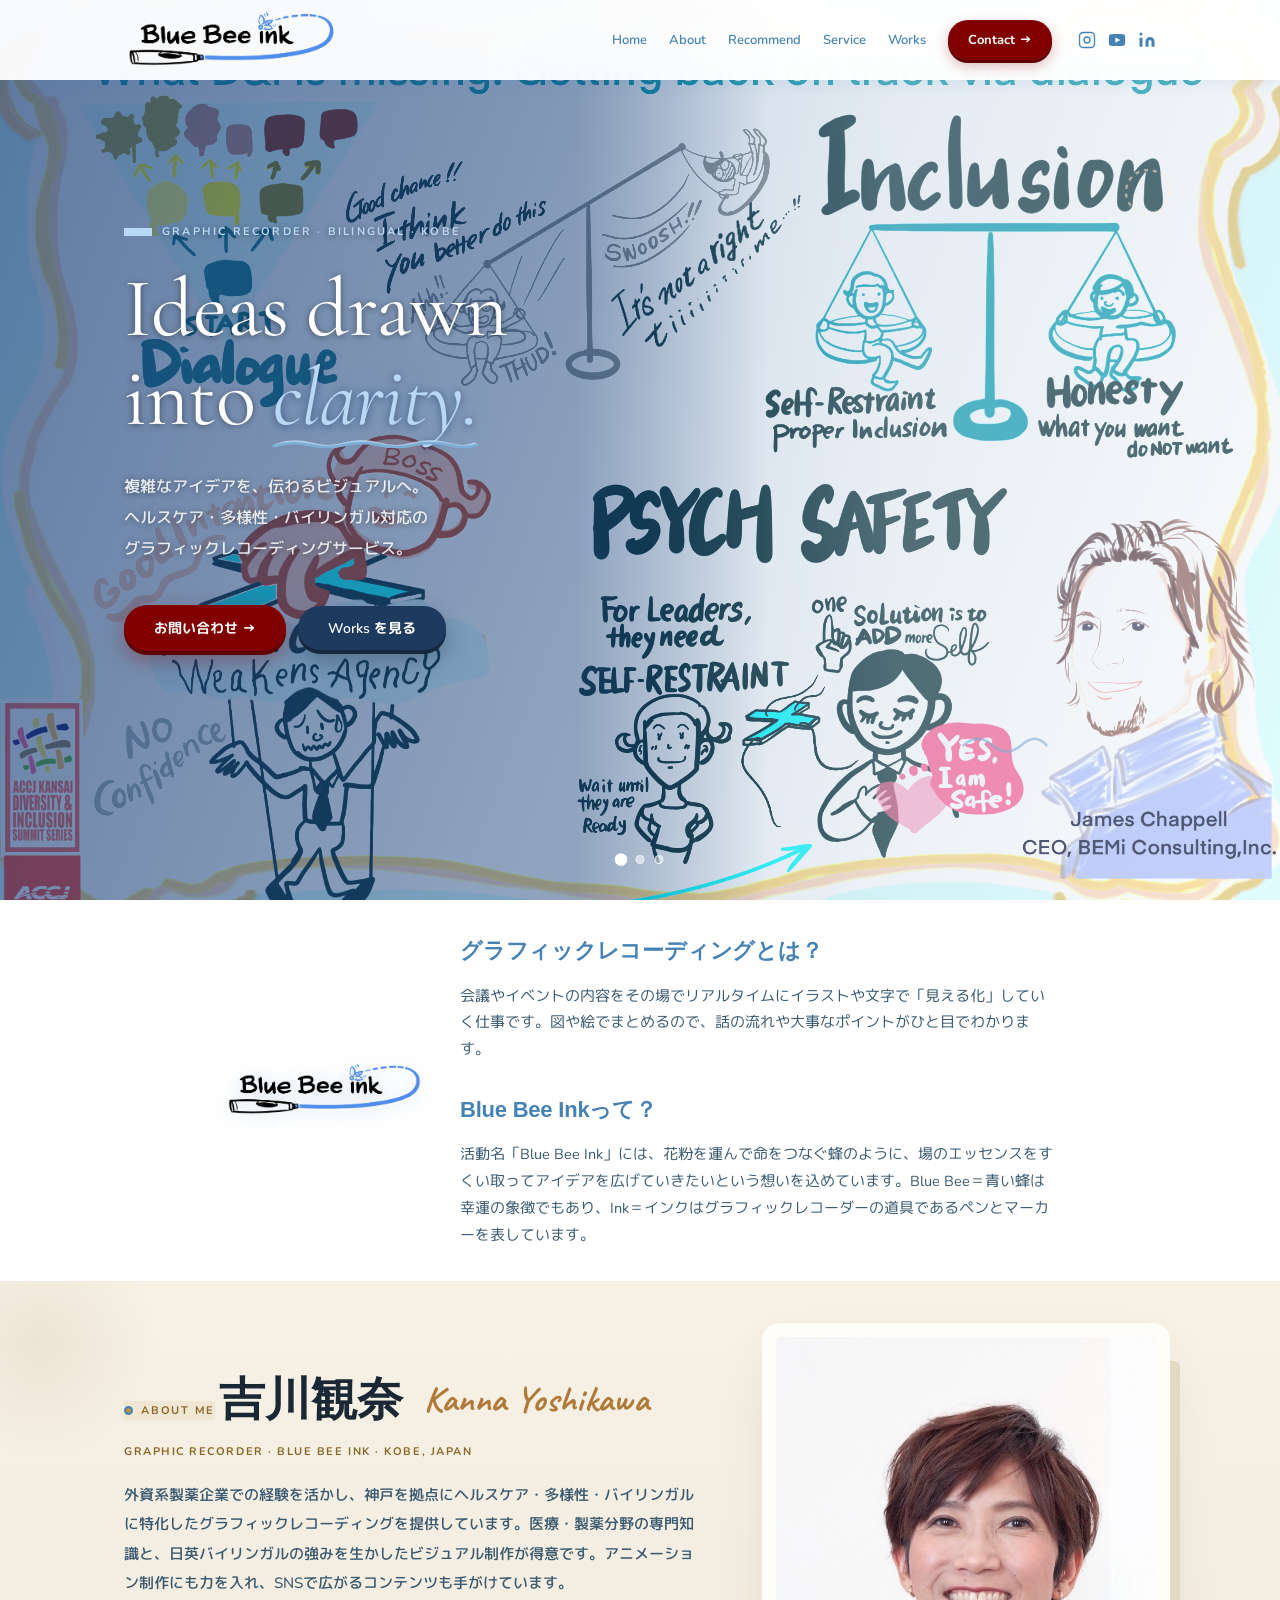
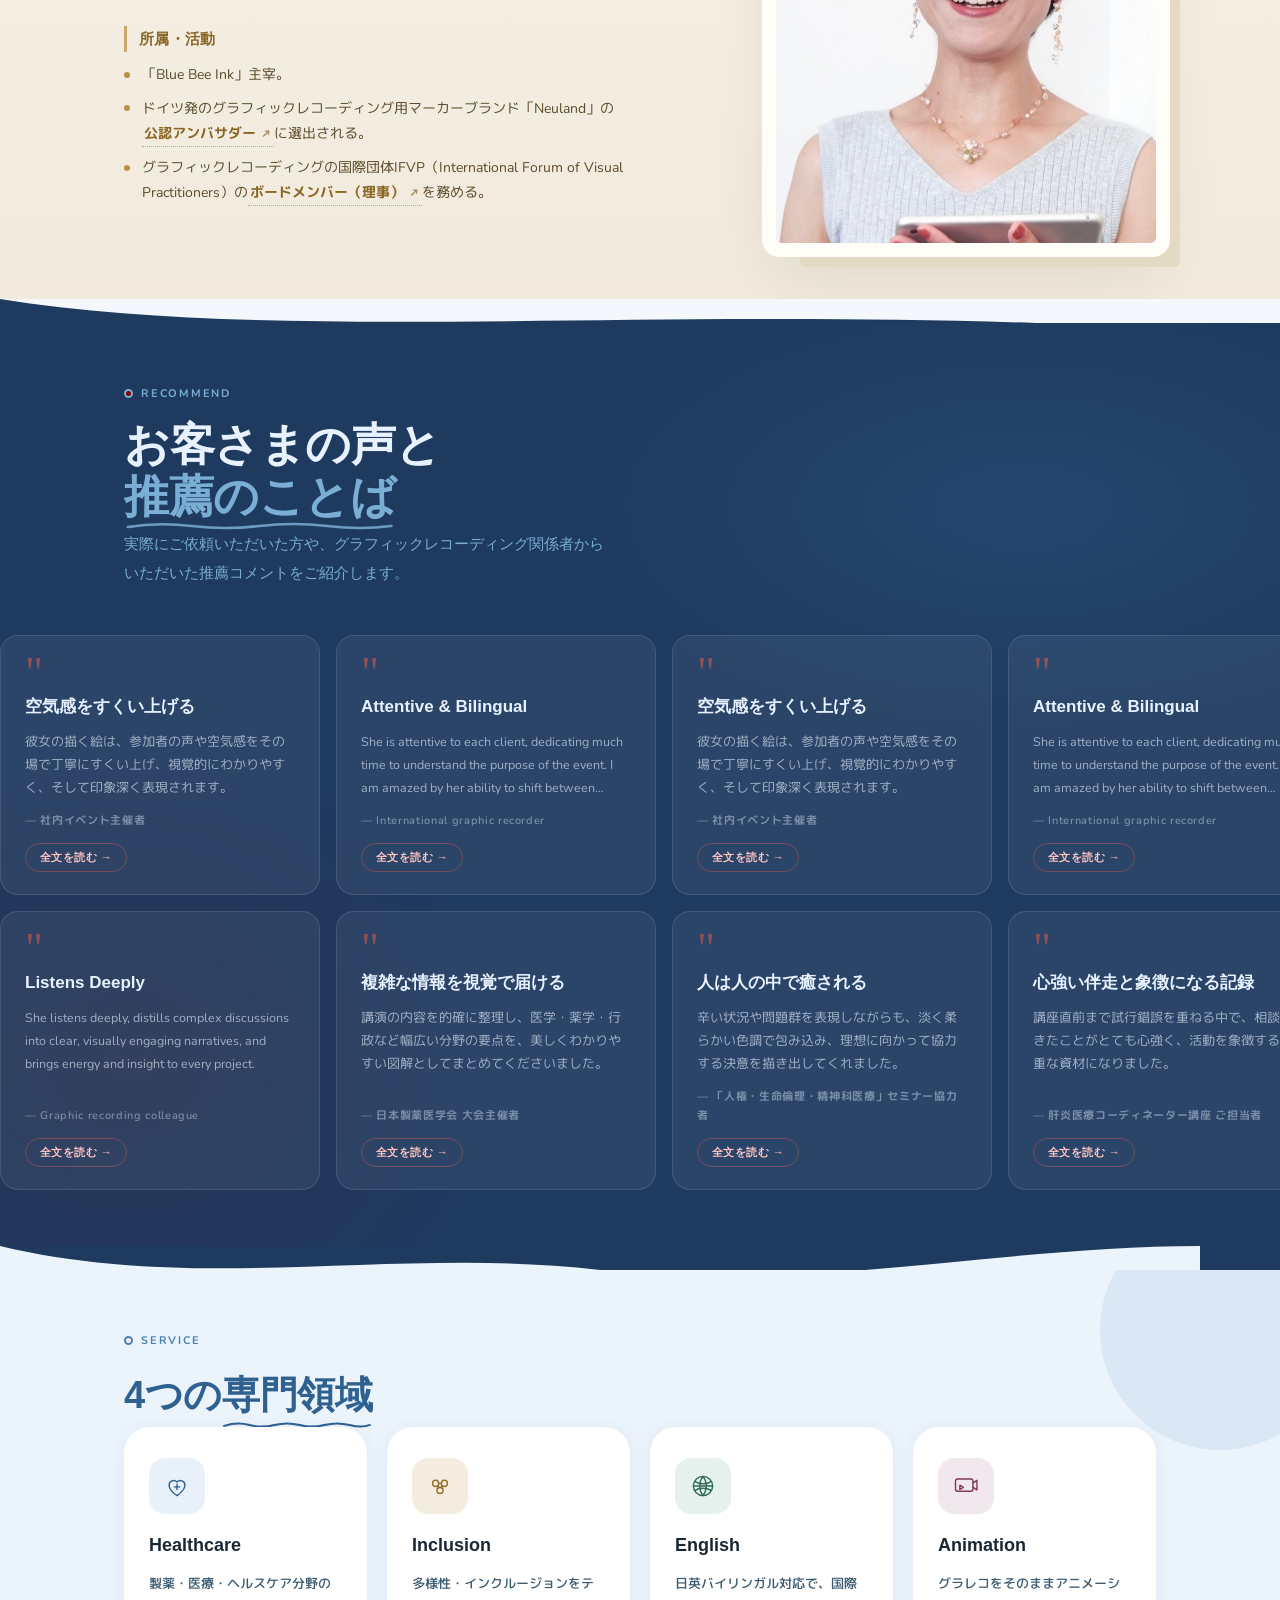
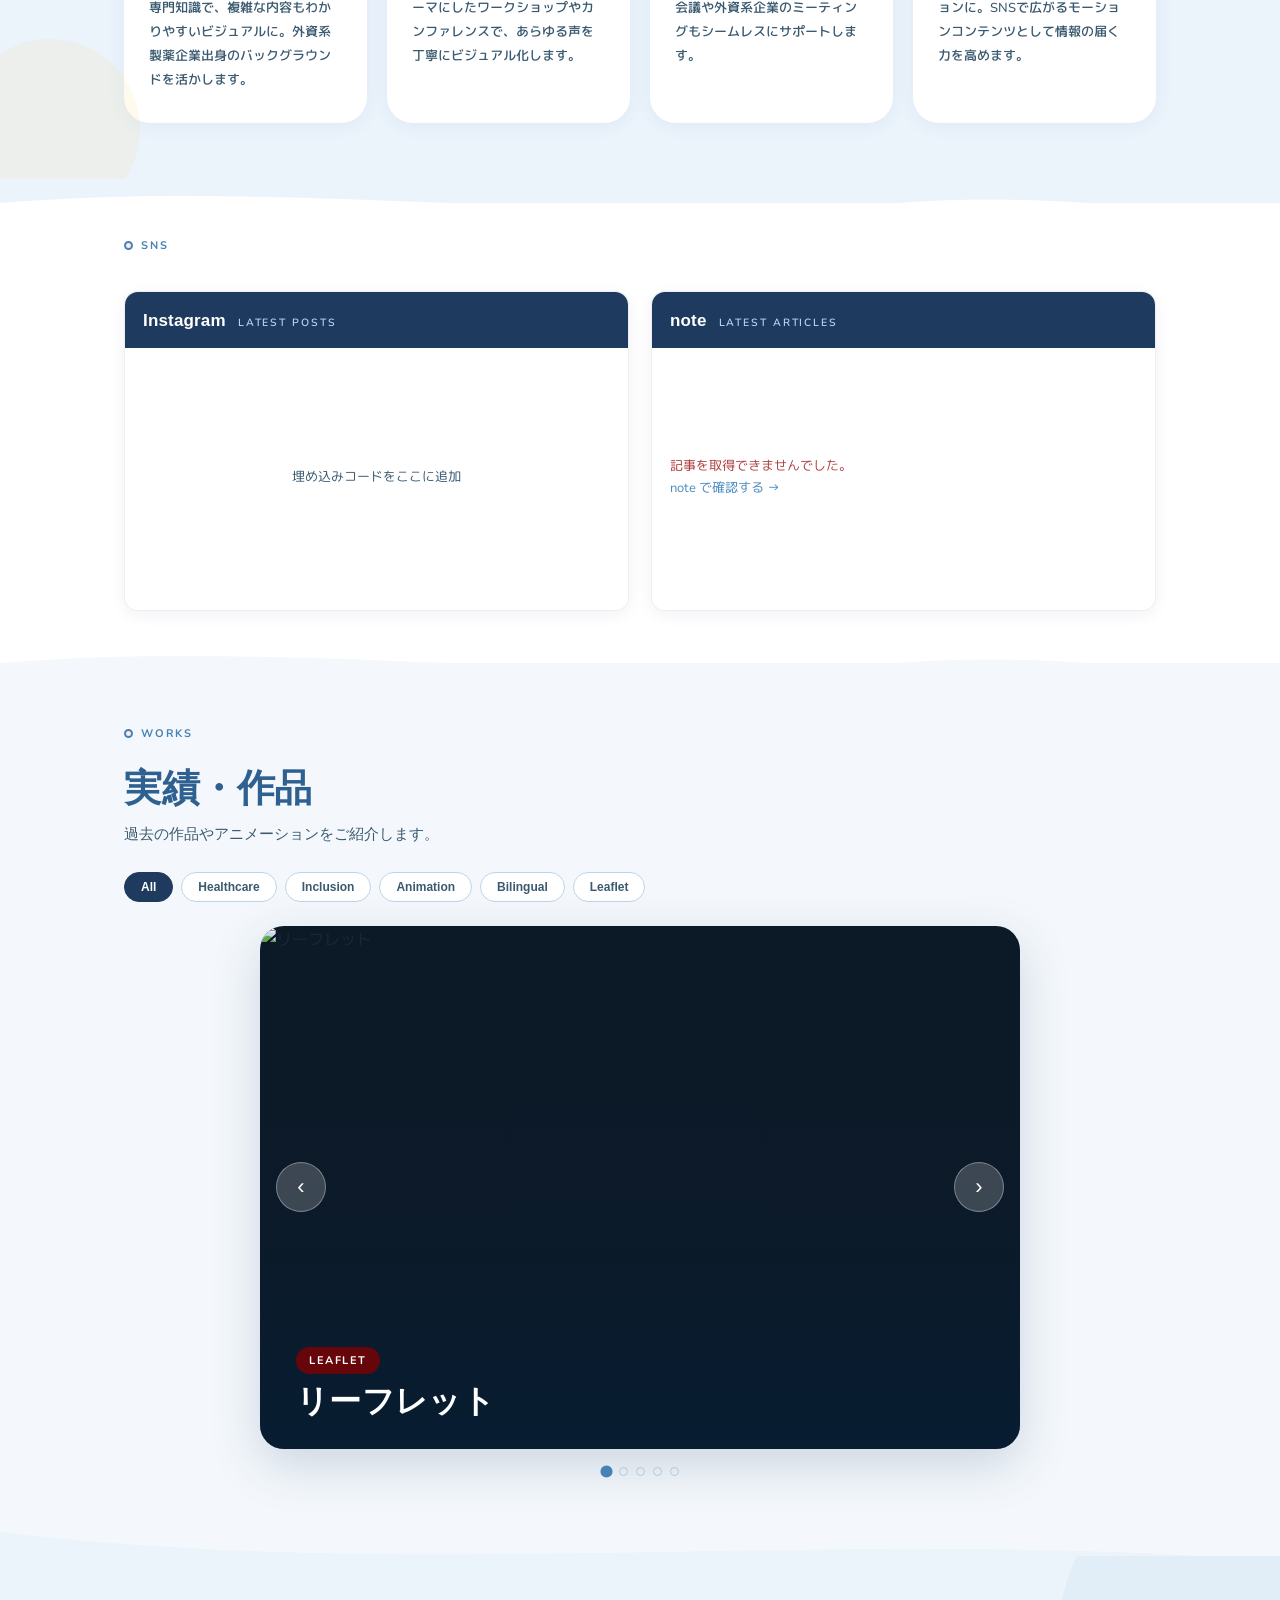
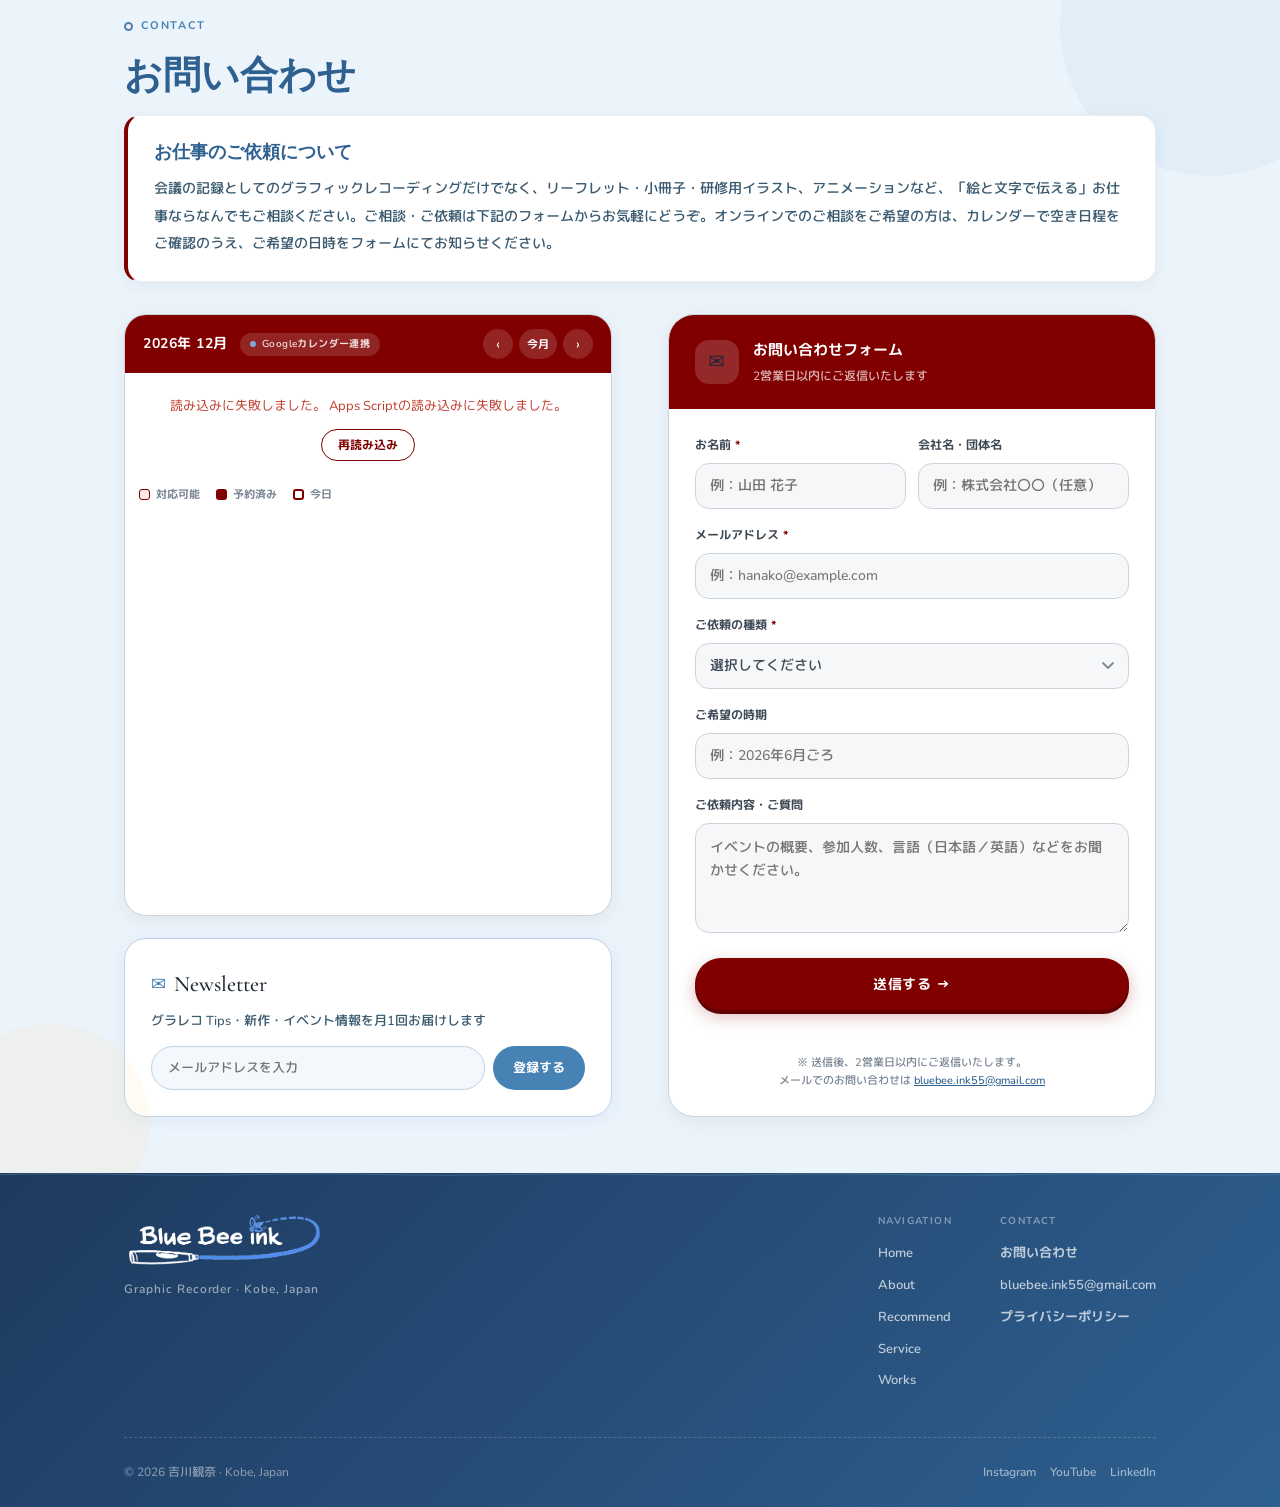
==== commit 8b5f51b9: "Add files via upload" ====
--- a/index.html
+++ b/index.html
@@ -946,27 +946,28 @@
               <div class="form-card-sub">2営業日以内にご返信いたします</div>
             </div>
           </div>
-          <div class="form-body">
+          <form class="form-body" id="contact-form" novalidate>
             <div class="form-row">
-              <div class="form-field"><label class="form-label">お名前 <span class="form-req">*</span></label><input class="form-input" type="text" placeholder="例：山田 花子"></div>
-              <div class="form-field"><label class="form-label">会社名・団体名</label><input class="form-input" type="text" placeholder="例：株式会社〇〇（任意）"></div>
+              <div class="form-field"><label class="form-label" for="contact-name">お名前 <span class="form-req">*</span></label><input class="form-input" id="contact-name" name="name" type="text" placeholder="例：山田 花子" required></div>
+              <div class="form-field"><label class="form-label" for="contact-company">会社名・団体名</label><input class="form-input" id="contact-company" name="company" type="text" placeholder="例：株式会社〇〇（任意）"></div>
             </div>
-            <div class="form-field"><label class="form-label">メールアドレス <span class="form-req">*</span></label><input class="form-input" type="email" placeholder="例：hanako@example.com"></div>
-            <div class="form-field"><label class="form-label">ご依頼の種類 <span class="form-req">*</span></label>
-              <select class="form-select">
+            <div class="form-field"><label class="form-label" for="contact-email">メールアドレス <span class="form-req">*</span></label><input class="form-input" id="contact-email" name="email" type="email" placeholder="例：hanako@example.com" required></div>
+            <div class="form-field"><label class="form-label" for="contact-service">ご依頼の種類 <span class="form-req">*</span></label>
+              <select class="form-select" id="contact-service" name="service" required>
                 <option value="">選択してください</option>
-                <option value="grec-jp">グラフィックレコーディング（日本語）</option>
-                <option value="grec-en">Graphic Recording (English)</option>
-                <option value="sns">SNS配信用ビジュアルコンテンツ</option>
-                <option value="leaflet">リーフレット</option>
-                <option value="other">その他</option>
+                <option value="グラフィックレコーディング（日本語）">グラフィックレコーディング（日本語）</option>
+                <option value="Graphic Recording (English)">Graphic Recording (English)</option>
+                <option value="SNS配信用ビジュアルコンテンツ">SNS配信用ビジュアルコンテンツ</option>
+                <option value="リーフレット">リーフレット</option>
+                <option value="その他">その他</option>
               </select>
             </div>
-            <div class="form-field"><label class="form-label">ご希望の時期</label><input class="form-input" type="text" placeholder="例：2026年6月ごろ"></div>
-            <div class="form-field"><label class="form-label">ご依頼内容・ご質問</label><textarea class="form-textarea" placeholder="イベントの概要、参加人数、言語（日本語／英語）などをお聞かせください。"></textarea></div>
-            <button class="btn-submit">送信する →</button>
+            <div class="form-field"><label class="form-label" for="contact-period">ご希望の時期</label><input class="form-input" id="contact-period" name="period" type="text" placeholder="例：2026年6月ごろ"></div>
+            <div class="form-field"><label class="form-label" for="contact-message">ご依頼内容・ご質問</label><textarea class="form-textarea" id="contact-message" name="message" placeholder="イベントの概要、参加人数、言語（日本語／英語）などをお聞かせください。"></textarea></div>
+            <button class="btn-submit" type="submit">送信する →</button>
+            <p class="form-status" id="contact-form-status" aria-live="polite"></p>
             <p class="form-note">※ 送信後、2営業日以内にご返信いたします。<br>メールでのお問い合わせは <a href="mailto:bluebee.ink55@gmail.com">bluebee.ink55@gmail.com</a></p>
-          </div>
+          </form>
         </div>
       </div>
     </div>
@@ -1009,7 +1010,7 @@
   </div>
 </footer>
 
-<script src="app4.js"></script>
+<script src="app4.js?v=20260629-time-labels"></script>
 <script src="note-widget.js"></script>
 </body>
 </html>
--- a/styles.css
+++ b/styles.css
@@ -1324,6 +1324,17 @@
 }
 .btn-submit:hover { background: #600000; transform: translateY(-2px); box-shadow: 0 6px 0 #5e0000, 0 10px 22px rgba(128,0,0,0.38); }
 .btn-submit:active { transform: translateY(2px); box-shadow: 0 1px 0 #5e0000, 0 4px 10px rgba(128,0,0,0.28); }
+.btn-submit:disabled { cursor: wait; opacity: 0.72; transform: none; box-shadow: 0 2px 0 #5e0000, 0 4px 12px rgba(128,0,0,0.2); }
+.form-status {
+  min-height: 20px;
+  margin: 12px 0 0;
+  text-align: center;
+  font-size: 12px;
+  font-weight: 700;
+  line-height: 1.6;
+}
+.form-status.is-success { color: #2f7551; }
+.form-status.is-error { color: var(--maroon); }
 .form-note { font-size: 11px; color: var(--grey-mid); text-align: center; margin-top: 12px; line-height: 1.65; font-weight: 500; }
 .form-note a { color: var(--steel-dark); text-decoration: underline; }
 
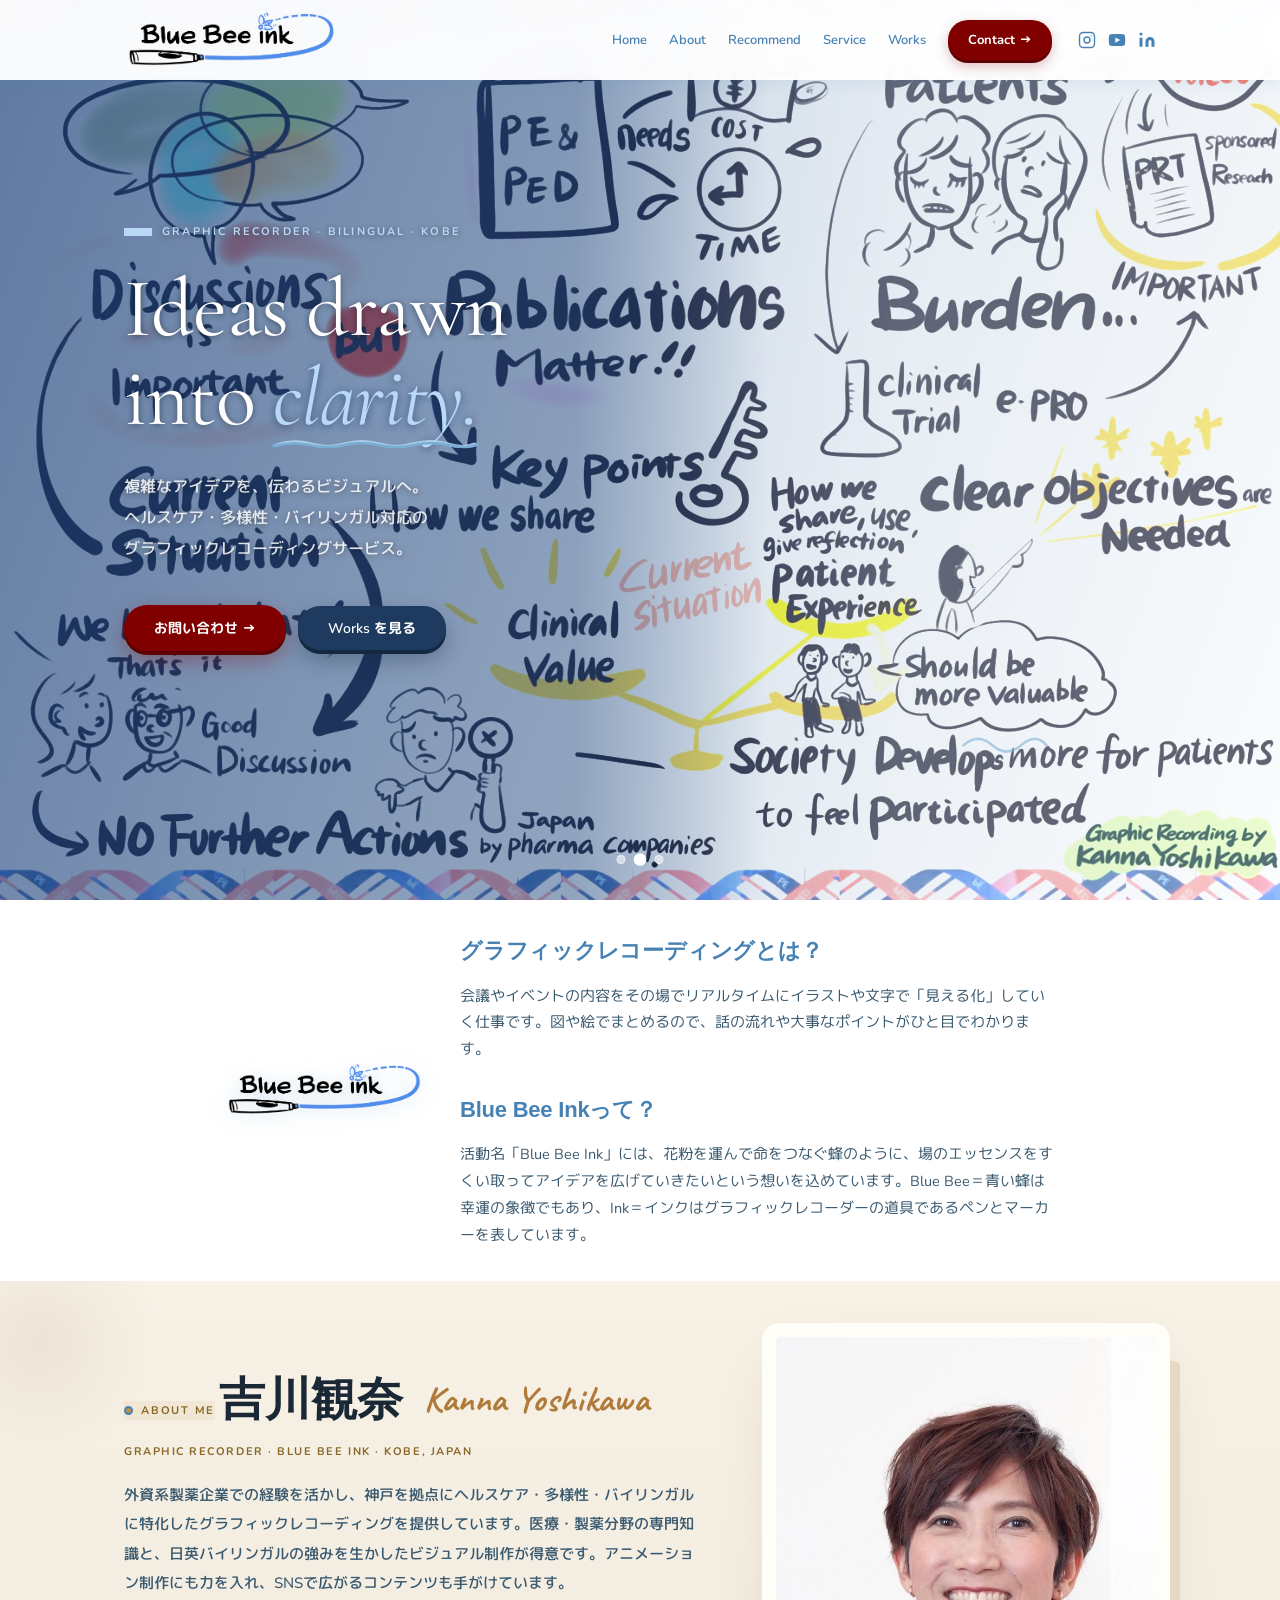
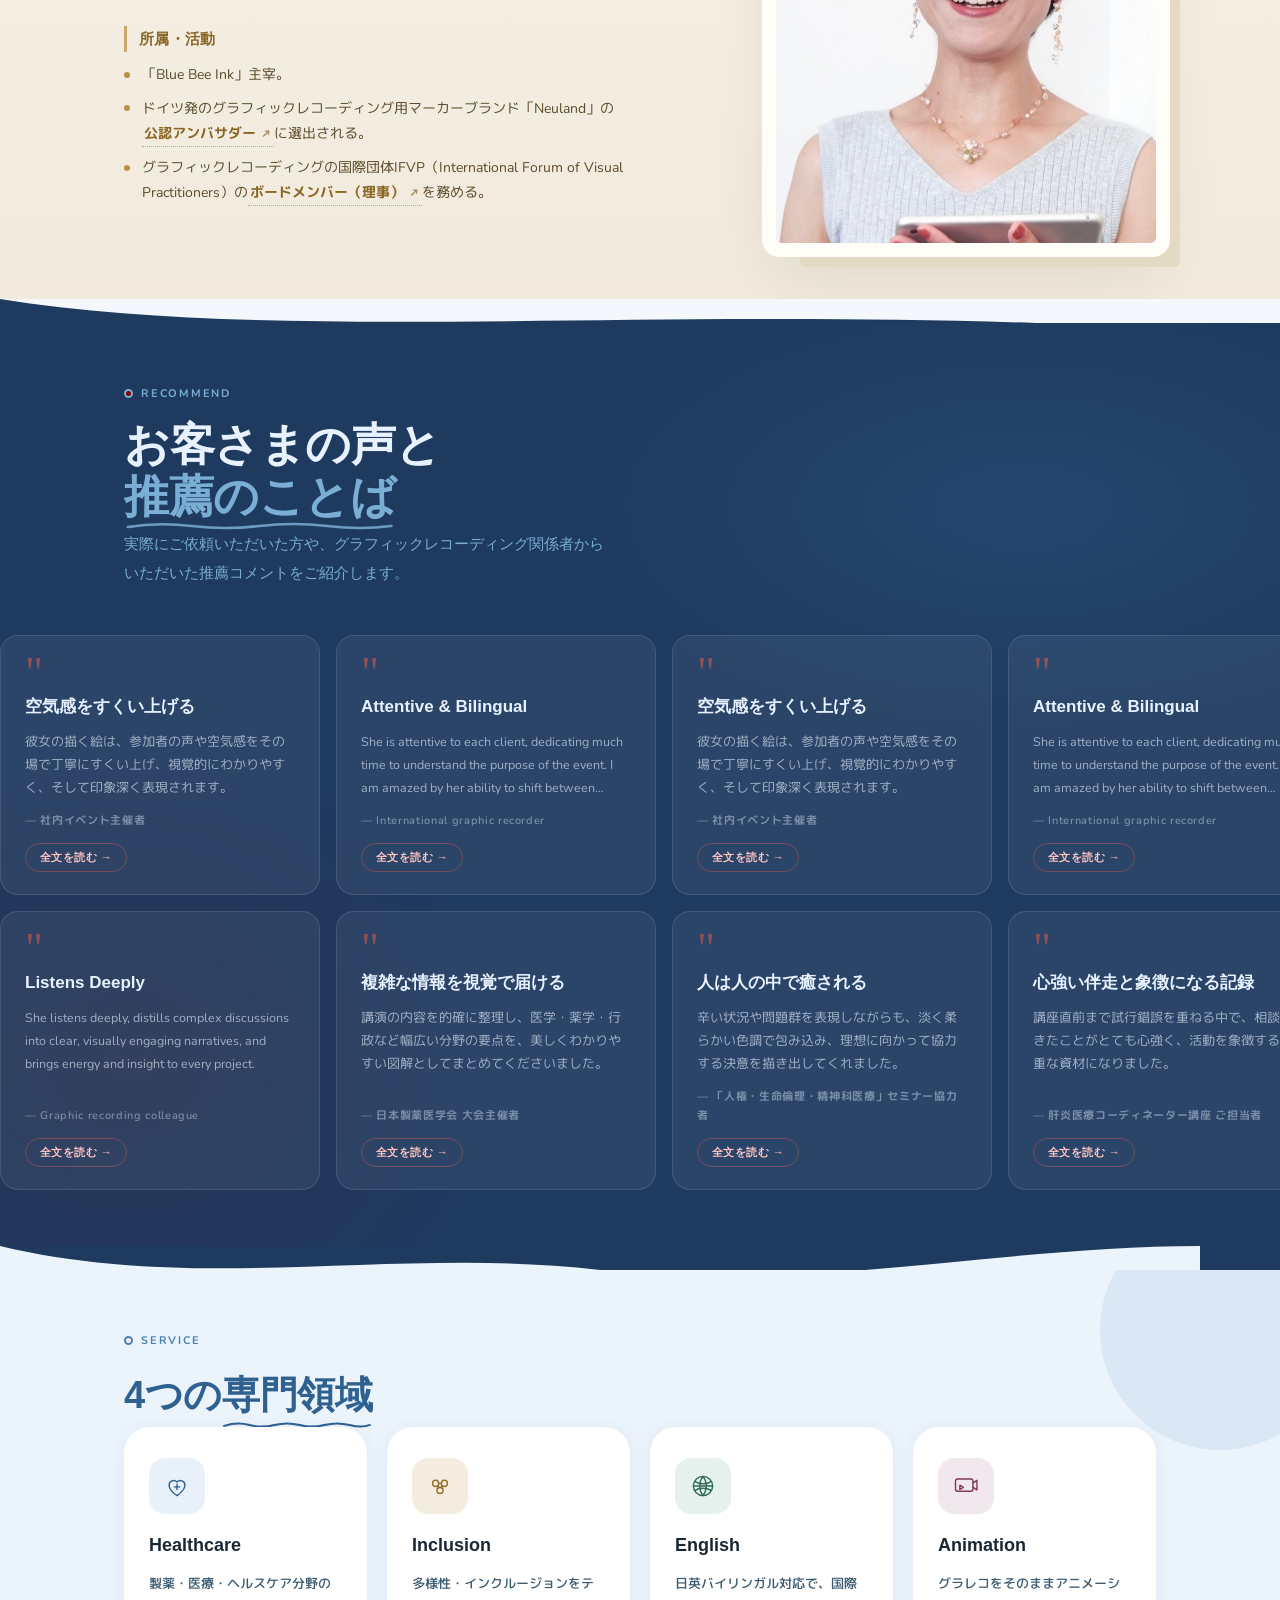
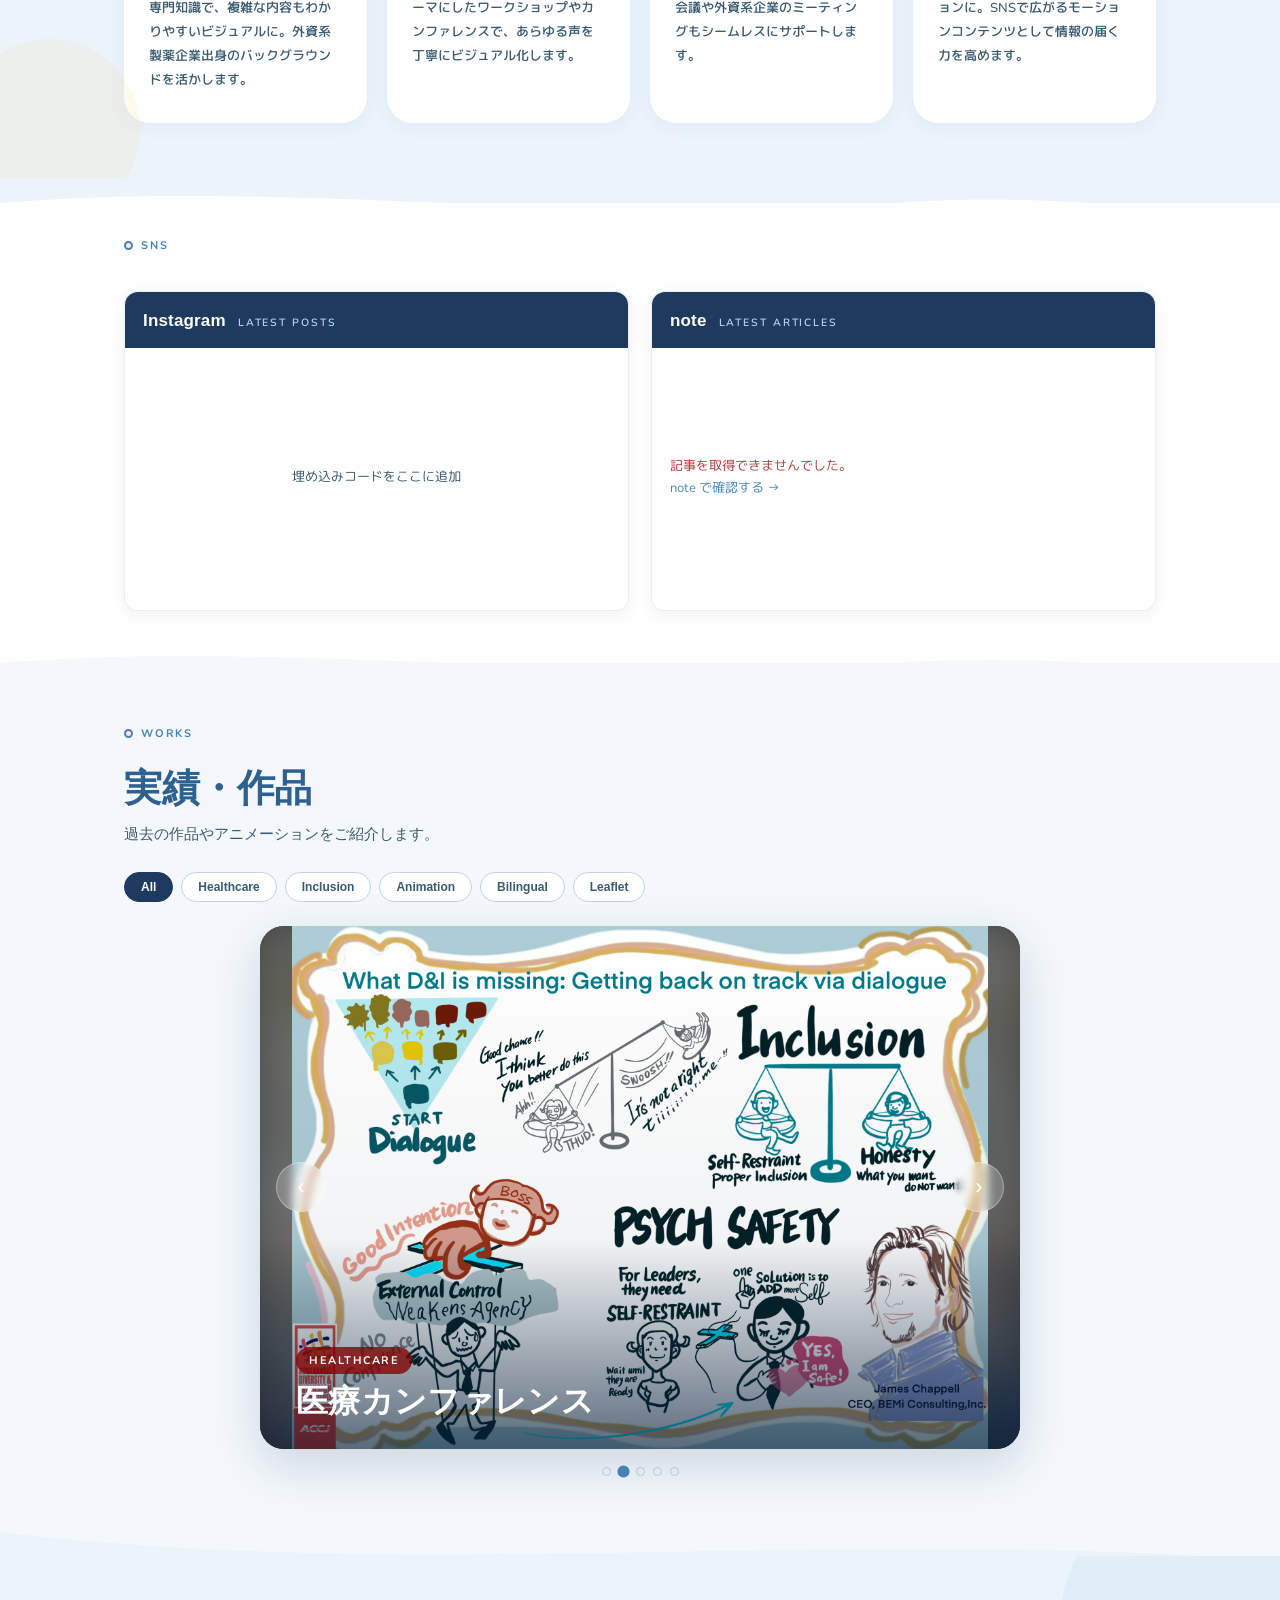
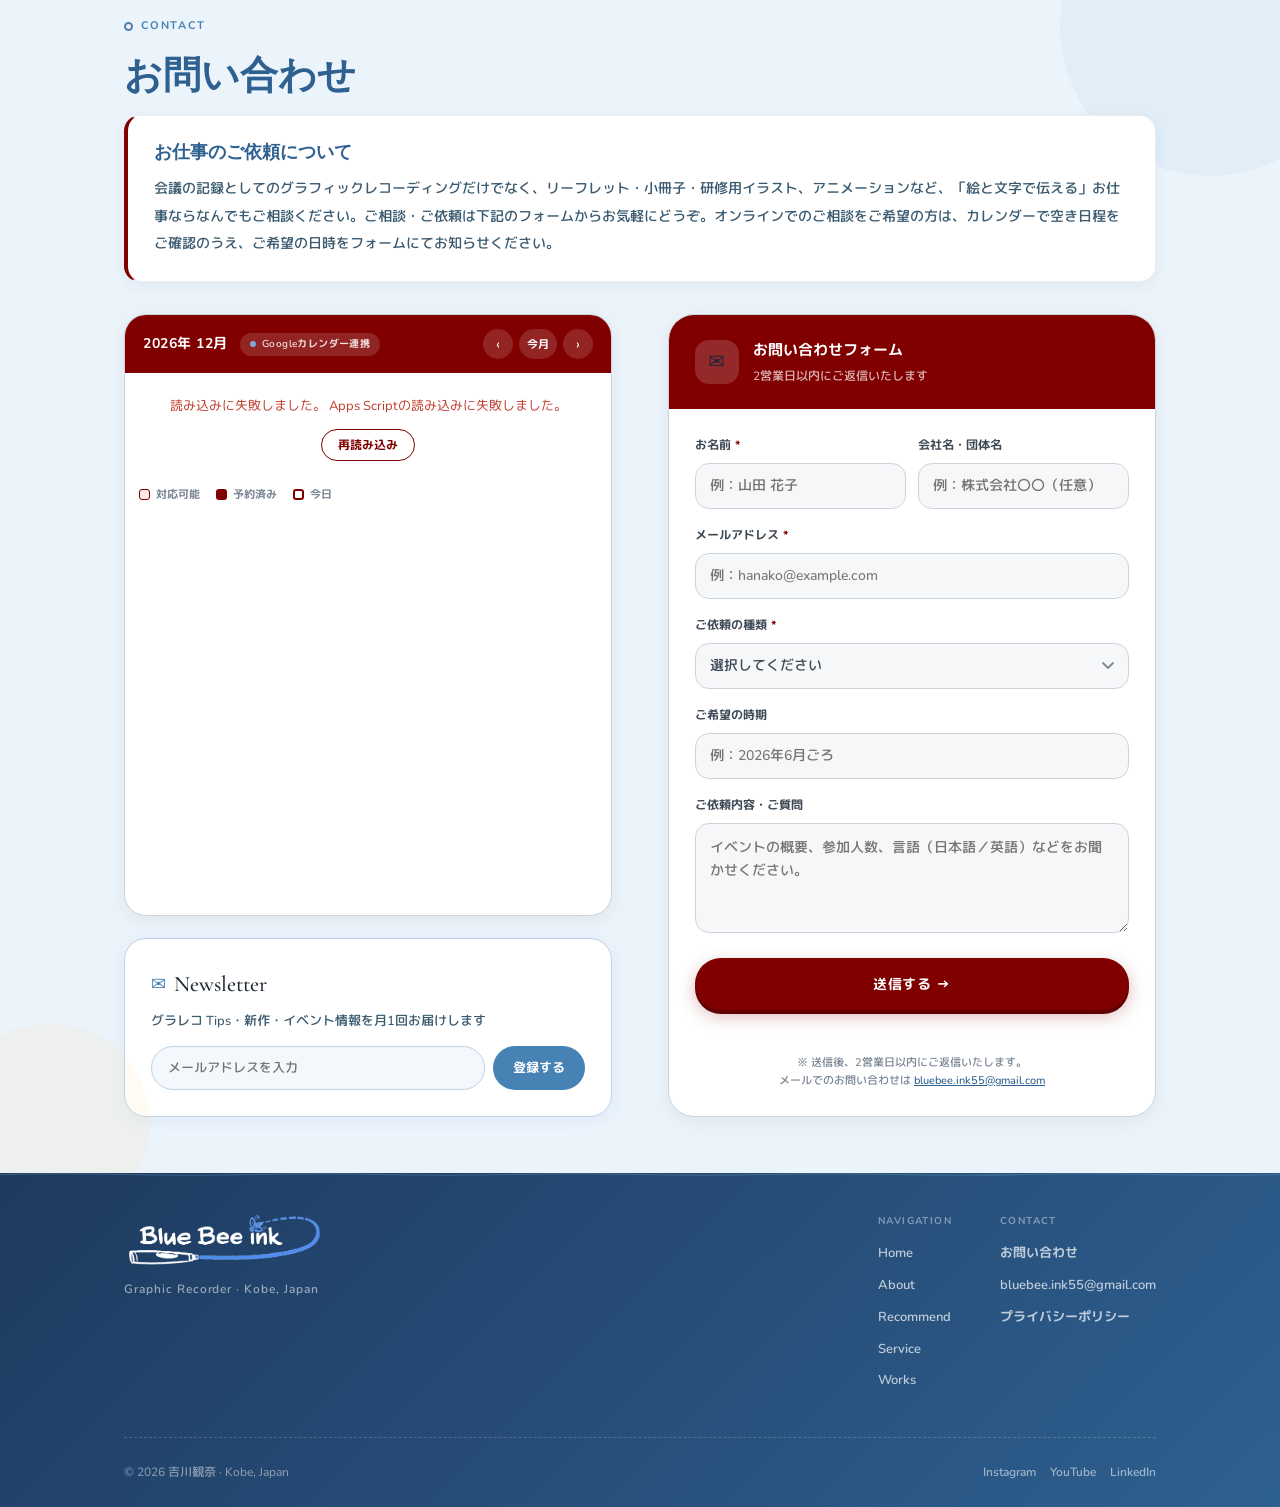
==== commit 1436f83f: "Add files via upload" ====
--- a/index.html
+++ b/index.html
@@ -8,7 +8,7 @@
   <link rel="preconnect" href="https://fonts.googleapis.com">
   <link rel="preconnect" href="https://fonts.gstatic.com" crossorigin>
   <link href="https://fonts.googleapis.com/css2?family=Cormorant+Garamond:ital,wght@0,400;0,500;1,400;1,500&family=Nunito:wght@400;500;600;700;800&family=M+PLUS+Rounded+1c:wght@400;500;700&family=Caveat:wght@500;700&family=Klee+One:wght@400;600&display=swap" rel="stylesheet">
-  <link rel="stylesheet" href="styles.css">
+  <link rel="stylesheet" href="styles.css?v=20260630-contact-popup">
   <style>
     /* ── About: ベージュ調 オーバーライド ── */
     .about-section {
@@ -1010,7 +1010,7 @@
   </div>
 </footer>
 
-<script src="app4.js?v=20260629-time-labels"></script>
+<script src="app4.js?v=20260630-contact-popup"></script>
 <script src="note-widget.js"></script>
 </body>
 </html>
--- a/styles.css
+++ b/styles.css
@@ -1337,6 +1337,105 @@
 .form-status.is-error { color: var(--maroon); }
 .form-note { font-size: 11px; color: var(--grey-mid); text-align: center; margin-top: 12px; line-height: 1.65; font-weight: 500; }
 .form-note a { color: var(--steel-dark); text-decoration: underline; }
+.contact-popup {
+  position: fixed;
+  inset: 0;
+  z-index: 9999;
+  display: flex;
+  align-items: center;
+  justify-content: center;
+  padding: 24px;
+  background: rgba(38, 43, 48, 0.42);
+  opacity: 0;
+  visibility: hidden;
+  transition: opacity 0.2s ease, visibility 0.2s ease;
+}
+.contact-popup.is-open { opacity: 1; visibility: visible; }
+.contact-popup-panel {
+  position: relative;
+  width: min(420px, 100%);
+  border-radius: 18px;
+  background: var(--white);
+  border: 1.5px solid var(--grey-border);
+  padding: 30px 26px 26px;
+  text-align: center;
+  box-shadow: 0 18px 50px rgba(0,0,0,0.24);
+  transform: translateY(10px) scale(0.98);
+  transition: transform 0.2s ease;
+}
+.contact-popup.is-open .contact-popup-panel { transform: translateY(0) scale(1); }
+.contact-popup-close {
+  position: absolute;
+  top: 12px;
+  right: 12px;
+  width: 32px;
+  height: 32px;
+  border: none;
+  border-radius: 50%;
+  background: var(--grey-bg);
+  color: var(--grey-dark);
+  font-size: 20px;
+  line-height: 1;
+  cursor: pointer;
+}
+.contact-popup-icon {
+  width: 52px;
+  height: 52px;
+  margin: 0 auto 14px;
+  border-radius: 50%;
+  background: #2f7551;
+  position: relative;
+}
+.contact-popup-icon::after {
+  content: "";
+  position: absolute;
+  left: 18px;
+  top: 14px;
+  width: 14px;
+  height: 22px;
+  border: solid var(--white);
+  border-width: 0 4px 4px 0;
+  transform: rotate(45deg);
+}
+.contact-popup.is-error .contact-popup-icon { background: var(--maroon); }
+.contact-popup.is-error .contact-popup-icon::before,
+.contact-popup.is-error .contact-popup-icon::after {
+  content: "";
+  position: absolute;
+  left: 24px;
+  top: 14px;
+  width: 4px;
+  height: 24px;
+  border: none;
+  background: var(--white);
+}
+.contact-popup.is-error .contact-popup-icon::before { transform: rotate(45deg); }
+.contact-popup.is-error .contact-popup-icon::after { transform: rotate(-45deg); }
+.contact-popup-title {
+  margin: 0 0 8px;
+  font-size: 20px;
+  color: var(--text-dark);
+  font-weight: 700;
+}
+.contact-popup-message {
+  margin: 0;
+  color: var(--text-mid);
+  font-size: 14px;
+  line-height: 1.8;
+  font-weight: 500;
+}
+.contact-popup-ok {
+  min-width: 120px;
+  height: 42px;
+  margin-top: 22px;
+  border: none;
+  border-radius: 22px;
+  background: var(--maroon);
+  color: var(--white);
+  font-family: var(--sans);
+  font-weight: 700;
+  cursor: pointer;
+}
 
 /* Newsletter */
 .nl-box {
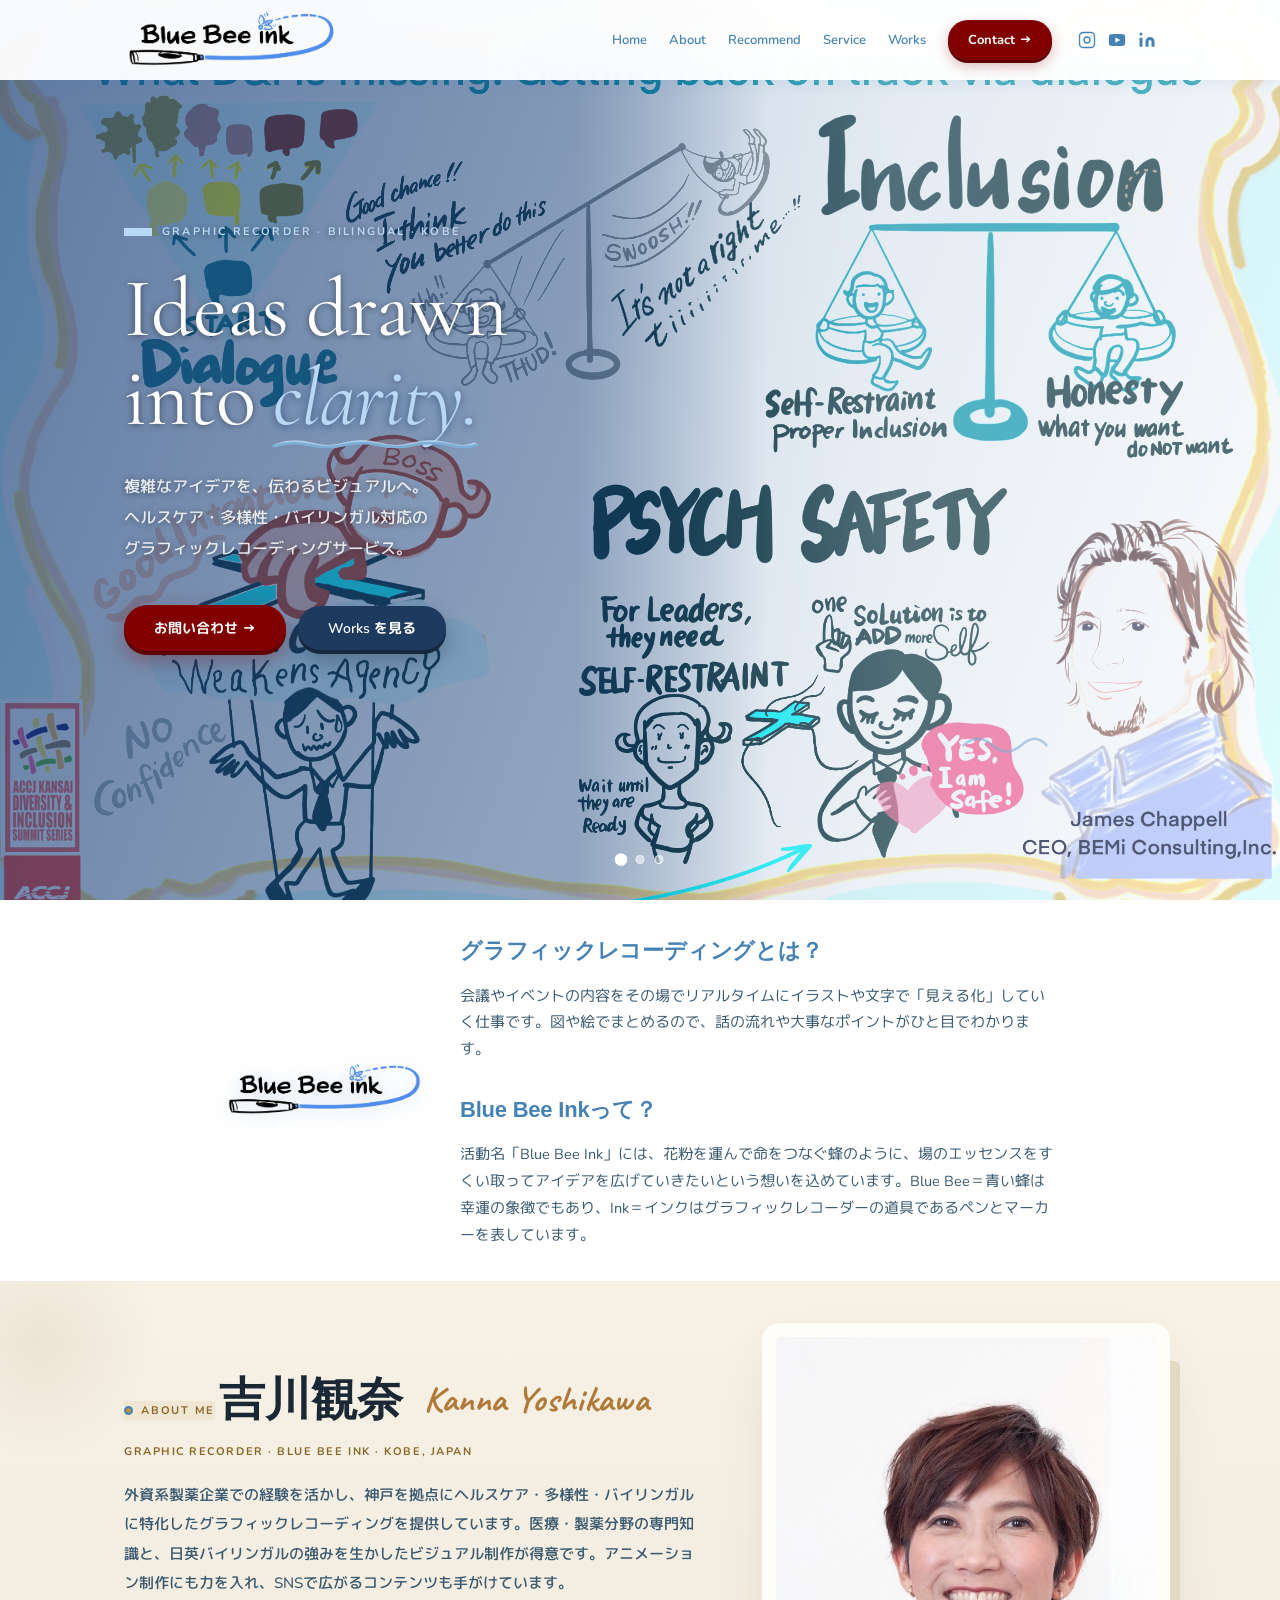
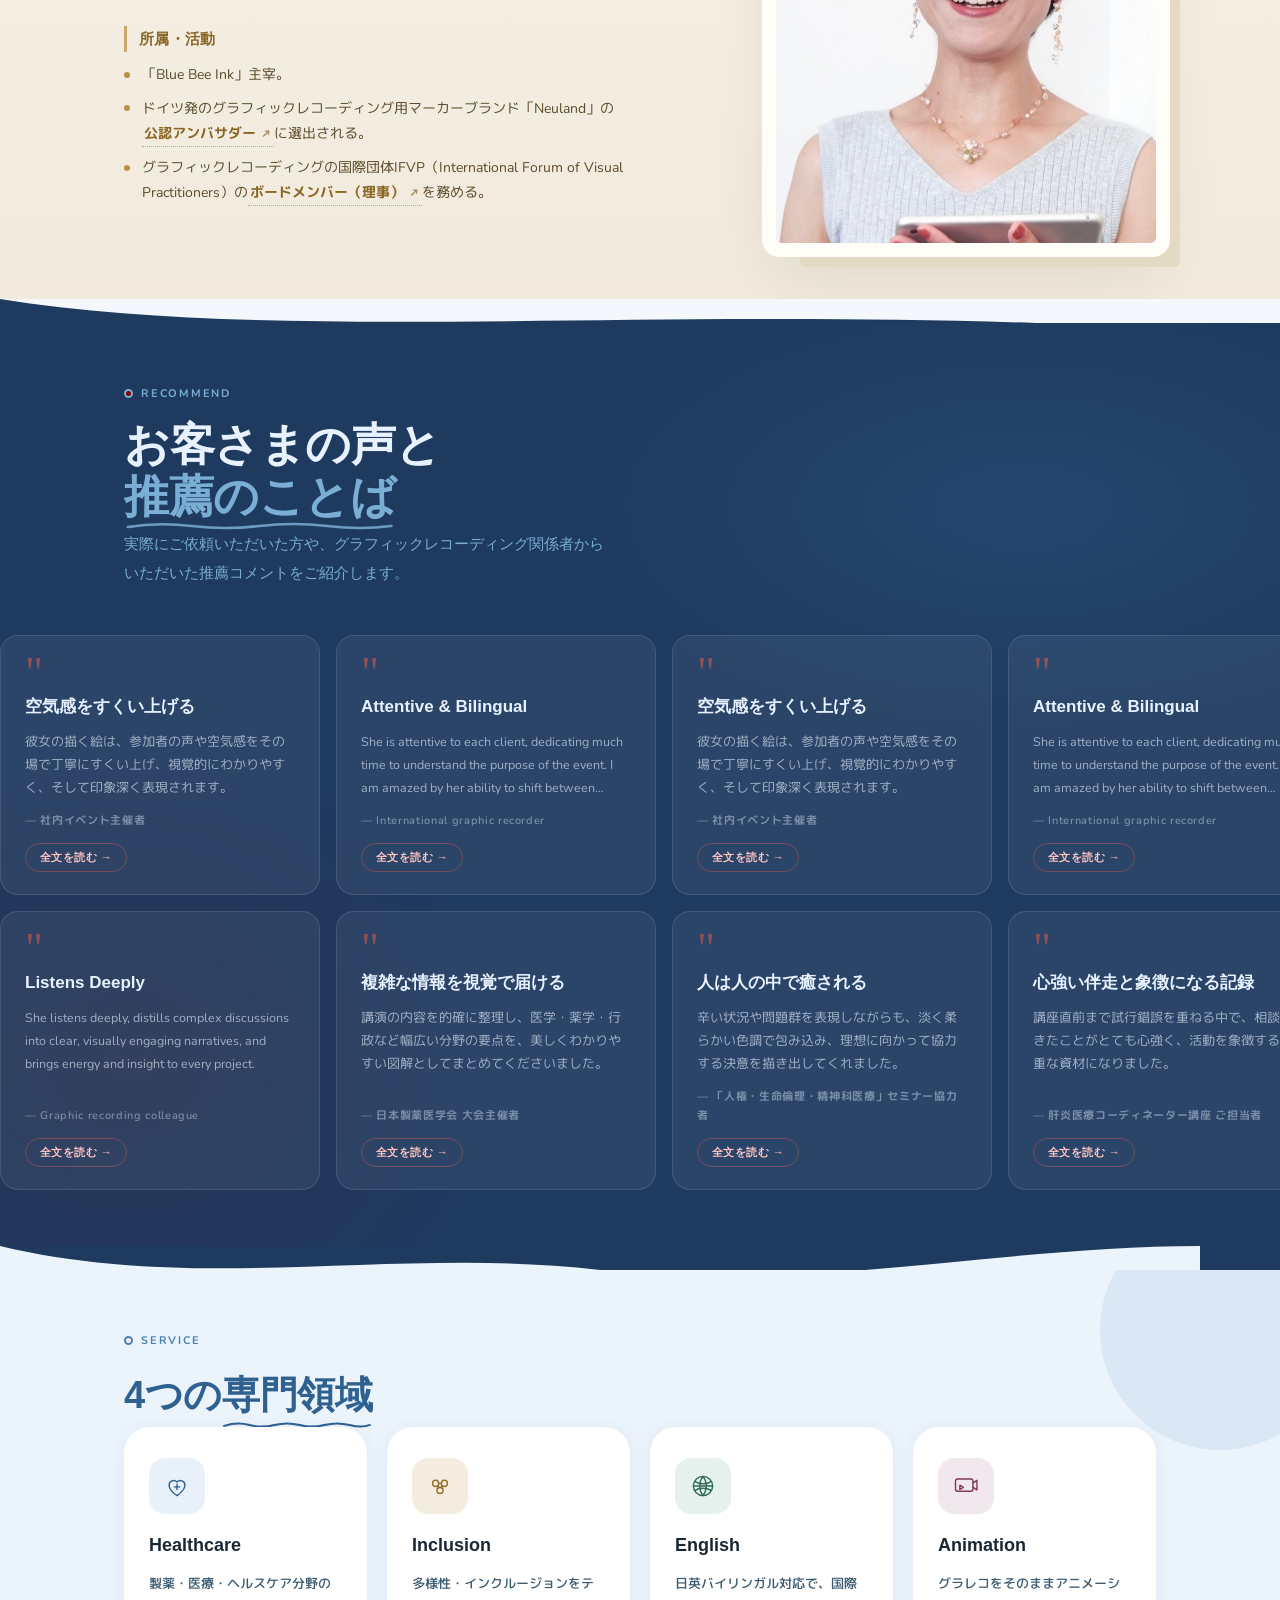
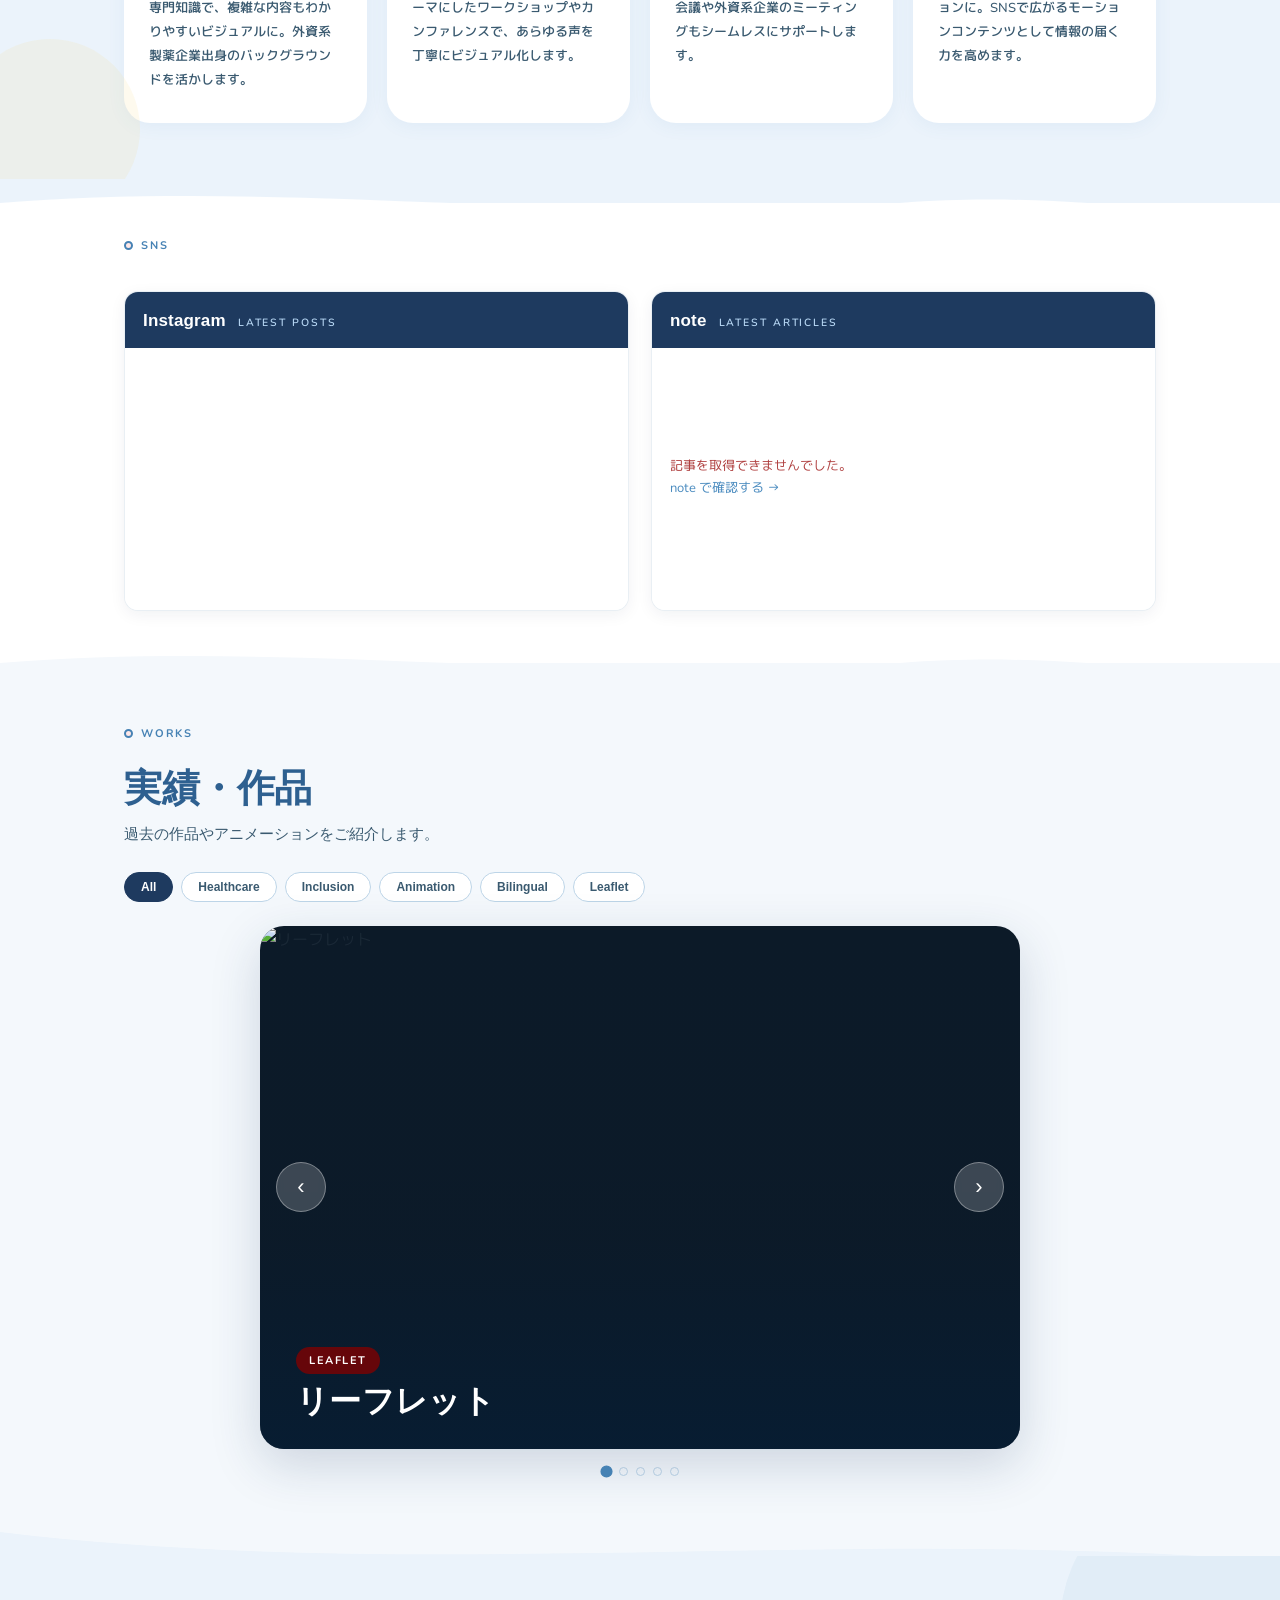
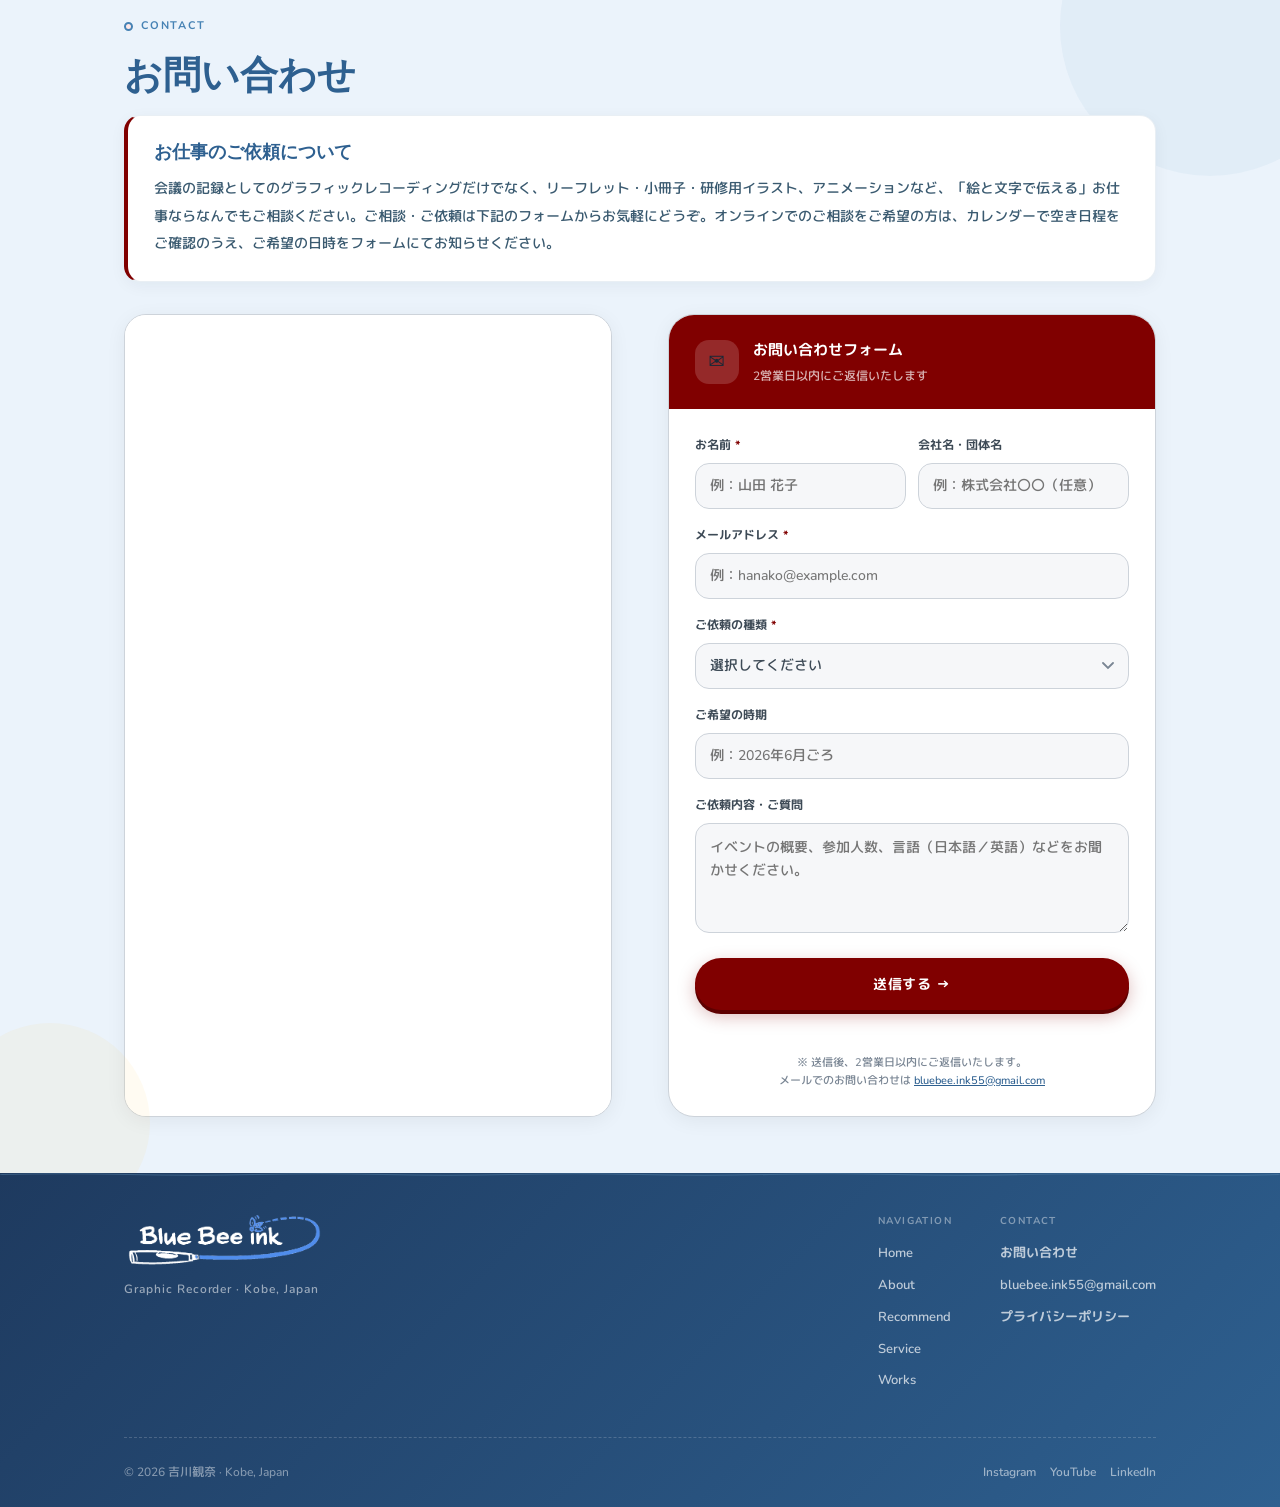
==== commit d19054ce: "Add files via upload" ====
--- a/index.html
+++ b/index.html
@@ -491,9 +491,17 @@
     .contact-section .contact-right { display: flex; flex-direction: column; }
     .contact-section .cal-wrap { flex: 1; display: flex; flex-direction: column; margin-bottom: 0 !important; }
     .contact-section .cal-wrap .cal-body { flex: 1; }
+    .contact-section .calendar-embed {
+      width: 100%;
+      min-height: 520px;
+      flex: 1;
+      border: 0;
+      border-radius: 14px;
+      background: #fff;
+    }
     .contact-section .form-card { flex: 1; display: flex; flex-direction: column; }
     .contact-section .form-card .form-body { flex: 1; display: flex; flex-direction: column; }
-    .contact-section .nl-box { margin-top: 22px; }
+    .contact-section .nl-box { display: none !important; }
     /* Contact: リードカード */
     .contact-intro {
       background: #ffffff;
@@ -603,7 +611,7 @@
         <a href="https://www.instagram.com/smachet777" target="_blank" rel="noopener" class="nav-social-link" aria-label="Instagram">
           <svg viewBox="0 0 24 24" fill="none" stroke="currentColor" stroke-width="1.8" stroke-linecap="round" stroke-linejoin="round"><rect x="2" y="2" width="20" height="20" rx="5"/><circle cx="12" cy="12" r="4"/><circle cx="17.5" cy="6.5" r="0.8" fill="currentColor" stroke="none"/></svg>
         </a>
-        <a href="#" class="nav-social-link" aria-label="YouTube">
+        <a href="https://www.youtube.com/@BlueBeeKanna" target="_blank" rel="noopener" class="nav-social-link" aria-label="YouTube">
           <svg viewBox="0 0 24 24" fill="currentColor"><path d="M22.54 6.42a2.78 2.78 0 0 0-1.95-1.96C18.88 4 12 4 12 4s-6.88 0-8.59.46A2.78 2.78 0 0 0 1.46 6.42 29.1 29.1 0 0 0 1 12a29.1 29.1 0 0 0 .46 5.58 2.78 2.78 0 0 0 1.95 1.96C5.12 20 12 20 12 20s6.88 0 8.59-.46a2.78 2.78 0 0 0 1.95-1.96A29.1 29.1 0 0 0 23 12a29.1 29.1 0 0 0-.46-5.58zM9.75 15.5v-7l6.5 3.5-6.5 3.5z"/></svg>
         </a>
         <a href="https://www.linkedin.com/in/kanna-yoshikawa-39741422b/" target="_blank" rel="noopener" class="nav-social-link" aria-label="LinkedIn">
@@ -829,7 +837,15 @@
           <div class="sns-card-banner-title">Instagram</div>
           <div class="sns-card-banner-sub">Latest Posts</div>
         </div>
-        <div class="sns-embed-area" id="instagram-embed">埋め込みコードをここに追加</div>
+        <div class="sns-embed-area" id="instagram-embed">
+          <blockquote
+            class="instagram-media"
+            data-instgrm-captioned
+            data-instgrm-permalink="https://www.instagram.com/reel/DZ9vSxlzm0l/?utm_source=ig_embed&amp;utm_campaign=loading"
+            data-instgrm-version="14"
+            style="background:#FFF;border:0;border-radius:3px;box-shadow:0 0 1px 0 rgba(0,0,0,0.5),0 1px 10px 0 rgba(0,0,0,0.15);margin:1px auto;max-width:540px;min-width:326px;padding:0;width:calc(100% - 2px);">
+          </blockquote>
+        </div>
       </div>
       <div class="sns-card anim-in" style="transition-delay:.12s">
         <div class="sns-card-banner">
@@ -902,31 +918,12 @@
     <div class="contact-layout">
       <div class="contact-left">
         <div class="cal-wrap">
-          <div class="cal-head">
-            <div class="cal-head-left">
-              <span class="cal-month" id="cal-month-label">読み込み中...</span>
-              <span class="cal-sync-badge" id="cal-sync-badge"><span class="cal-sync-dot"></span>Googleカレンダー連携</span>
-            </div>
-            <div class="cal-nav">
-              <button class="cal-arr" onclick="changeMonth(-1)">‹</button>
-              <button class="cal-arr cal-arr-today" onclick="goToToday()">今月</button>
-              <button class="cal-arr" onclick="changeMonth(1)">›</button>
-            </div>
-          </div>
-          <div class="cal-loading" id="cal-loading"><div class="cal-loading-spinner"></div><span>読み込み中...</span></div>
-          <div class="cal-error" id="cal-error" style="display:none;"><p class="cal-error-msg" id="cal-error-msg"></p><button class="cal-retry-btn" onclick="initCalendar()">再読み込み</button></div>
-          <div class="cal-body" id="cal-body" style="display:none;">
-            <div class="cal-grid" id="cal-grid"></div>
-            <div class="cal-event-detail" id="cal-event-detail" style="display:none;">
-              <div class="cal-event-detail-header"><span id="cal-event-date"></span><button class="cal-event-close" onclick="closeEventDetail()">✕</button></div>
-              <div id="cal-event-list"></div>
-            </div>
-          </div>
-          <div class="cal-legend">
-            <div class="legend-item"><div class="legend-dot" style="background:var(--maroon-light);border:1px solid var(--maroon);"></div>対応可能</div>
-            <div class="legend-item"><div class="legend-dot" style="background:var(--maroon);"></div>予約済み</div>
-            <div class="legend-item"><div class="legend-dot" style="background:#fff;border:2.5px solid var(--maroon);"></div>今日</div>
-          </div>
+          <iframe
+            class="calendar-embed"
+            title="Googleカレンダー"
+            src="https://calendar.google.com/calendar/embed?src=9133049c4feb1b54ce8a7f77139ca939e42d0bdb88988a0857aebd5b80feae47%40group.calendar.google.com&ctz=Asia%2FTokyo&mode=MONTH&showTitle=0&showPrint=0&showCalendars=0&showTz=0"
+            loading="lazy">
+          </iframe>
         </div>
         <div class="nl-box anim-in">
           <h3 class="nl-title">Newsletter</h3>
@@ -1002,15 +999,16 @@
     <div class="footer-bottom">
       <p class="footer-copy">© 2026 吉川観奈 · Kobe, Japan</p>
       <div class="footer-social">
-        <a href="#">Instagram</a>
-        <a href="#">YouTube</a>
-        <a href="#">LinkedIn</a>
+        <a href="https://www.instagram.com/smachet777" target="_blank" rel="noopener">Instagram</a>
+        <a href="https://www.youtube.com/@BlueBeeKanna" target="_blank" rel="noopener">YouTube</a>
+        <a href="https://www.linkedin.com/in/kanna-yoshikawa-39741422b/" target="_blank" rel="noopener">LinkedIn</a>
       </div>
     </div>
   </div>
 </footer>
 
-<script src="app4.js?v=20260630-contact-popup"></script>
+<script src="app4.js?v=20260703-calendar-embed"></script>
 <script src="note-widget.js"></script>
+<script async src="https://www.instagram.com/embed.js"></script>
 </body>
 </html>
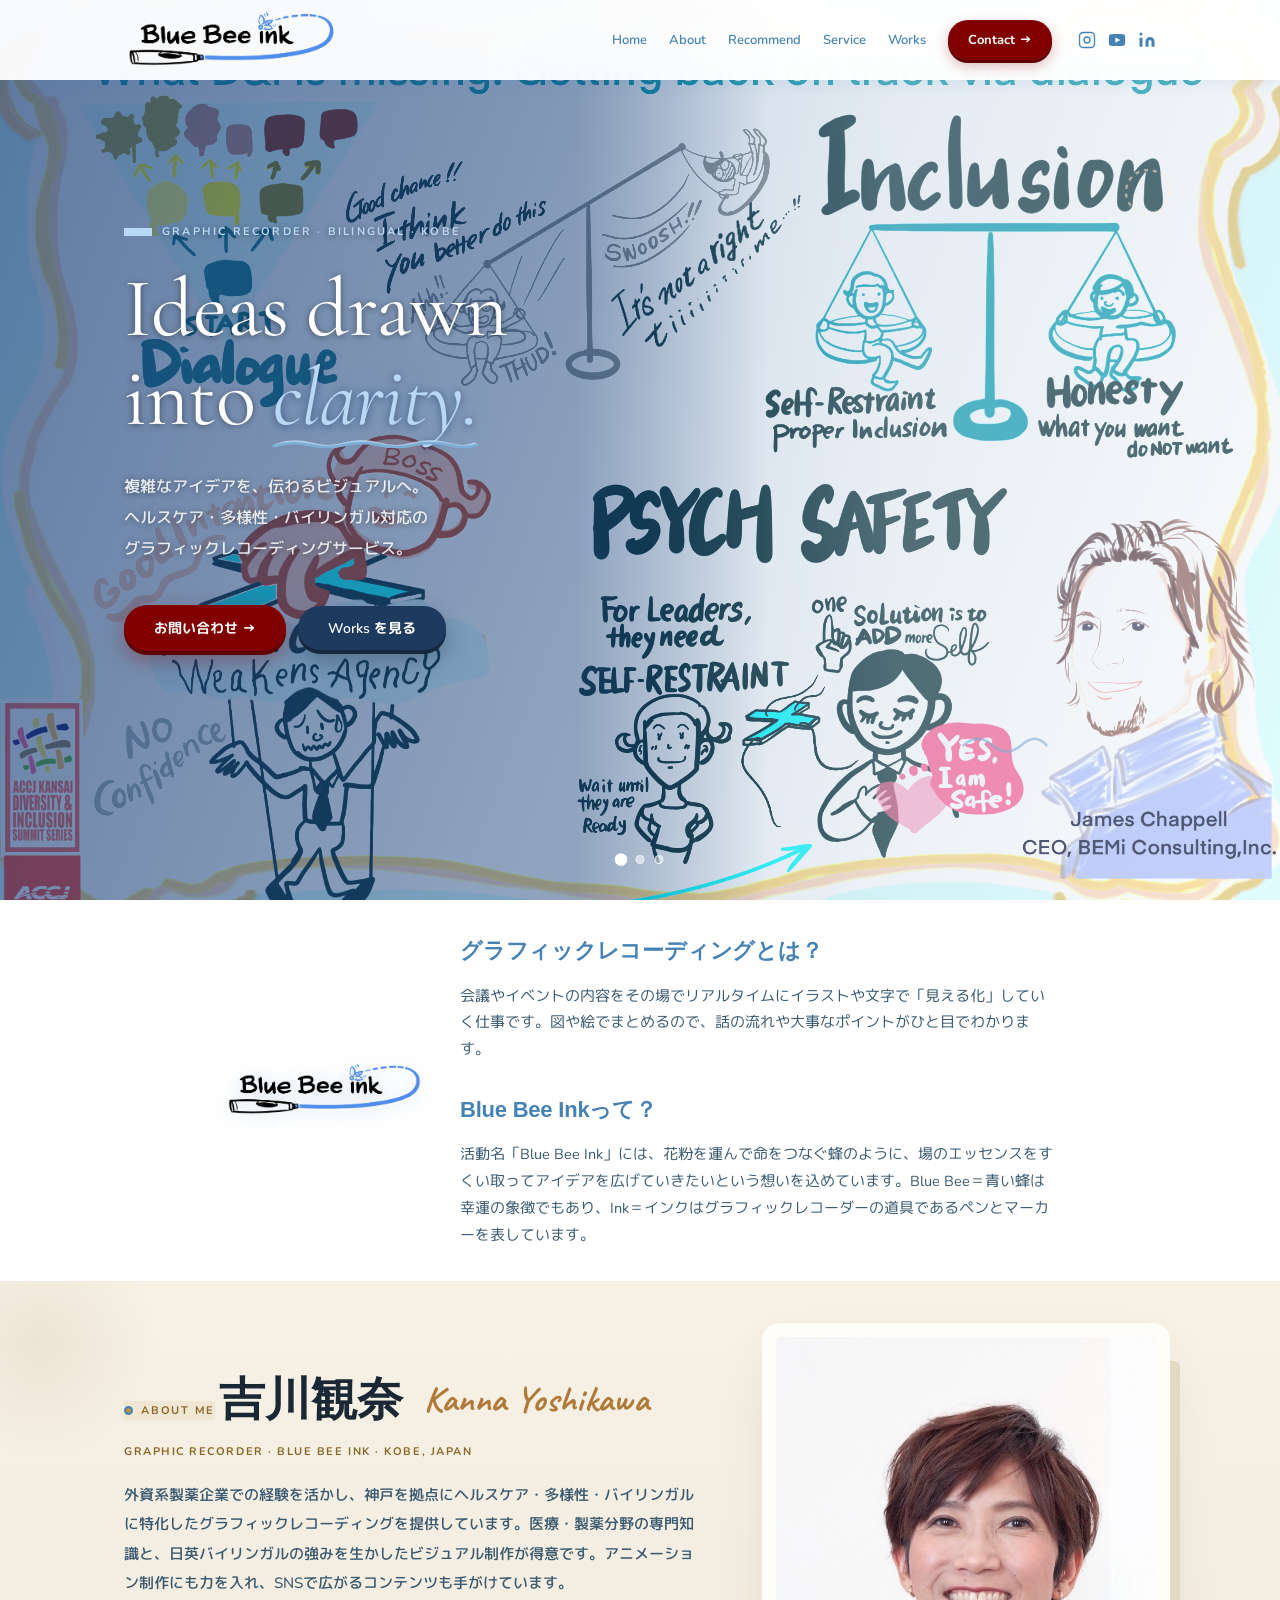
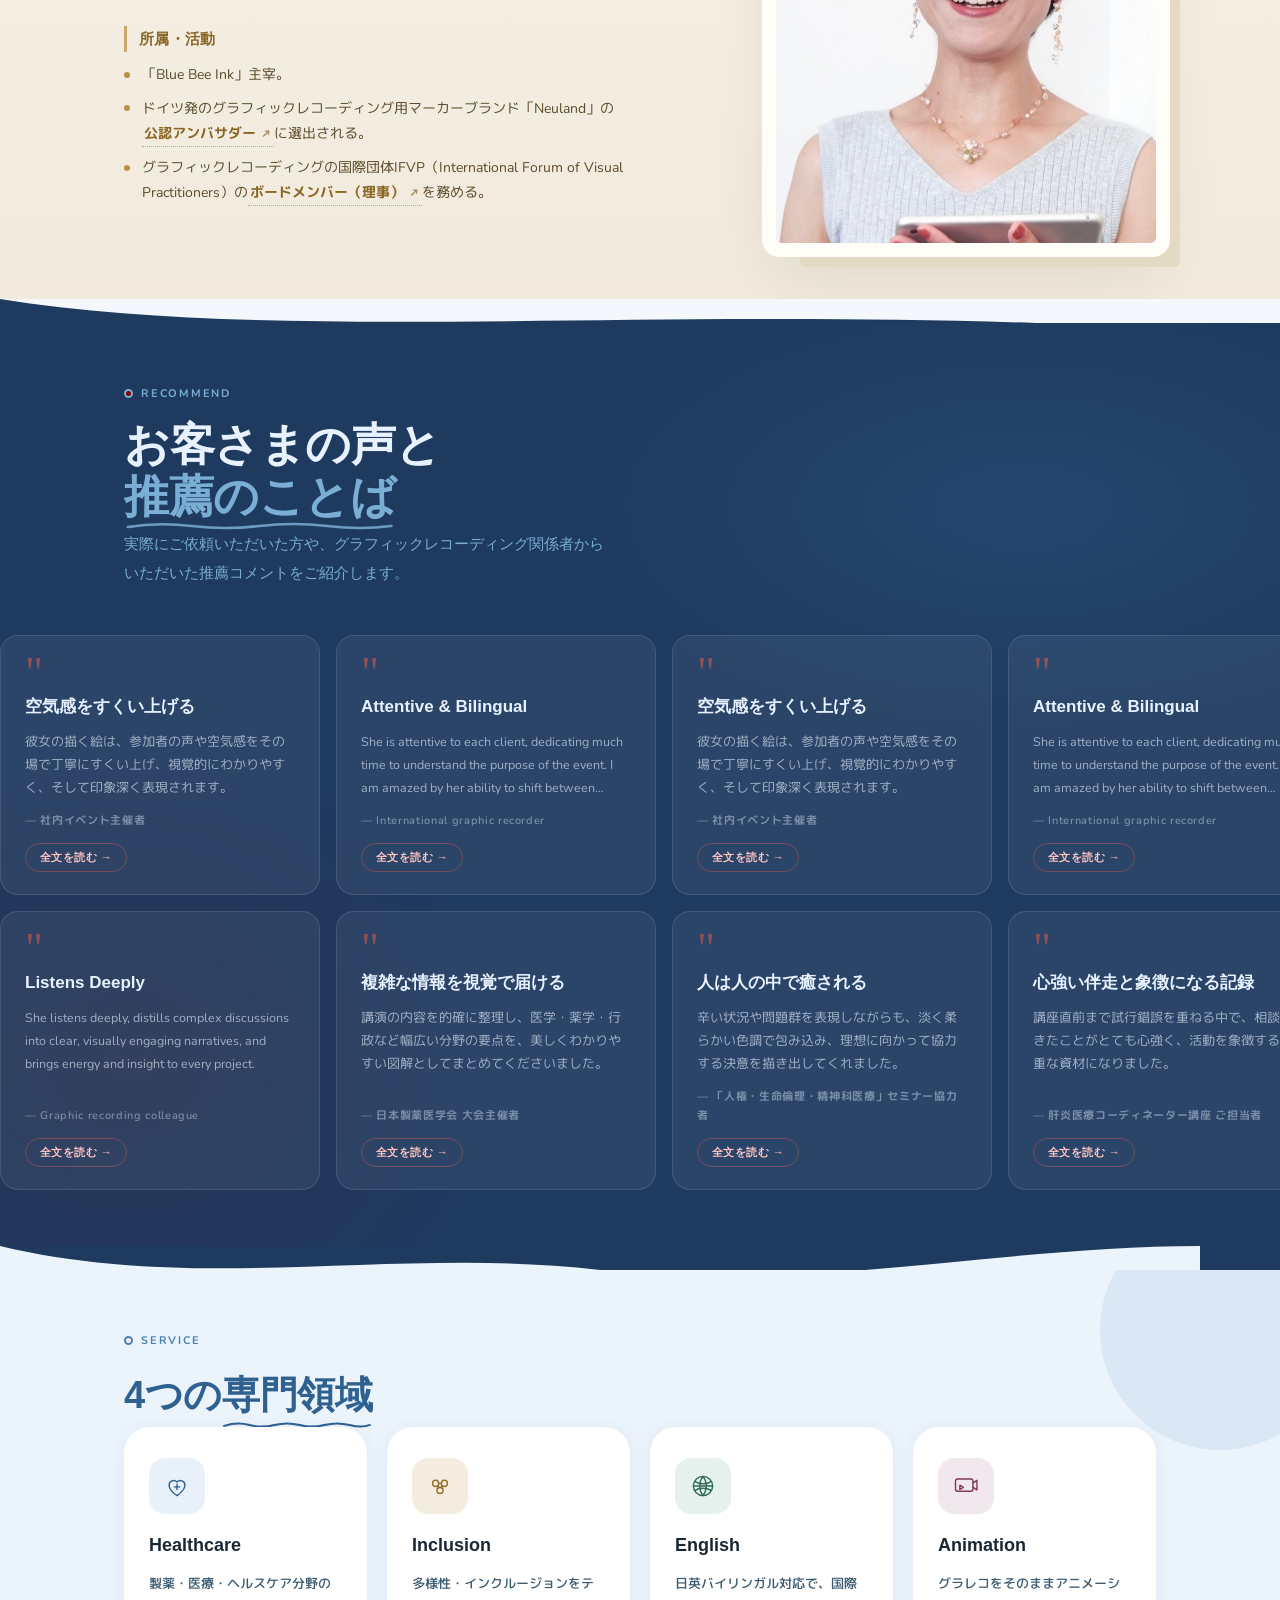
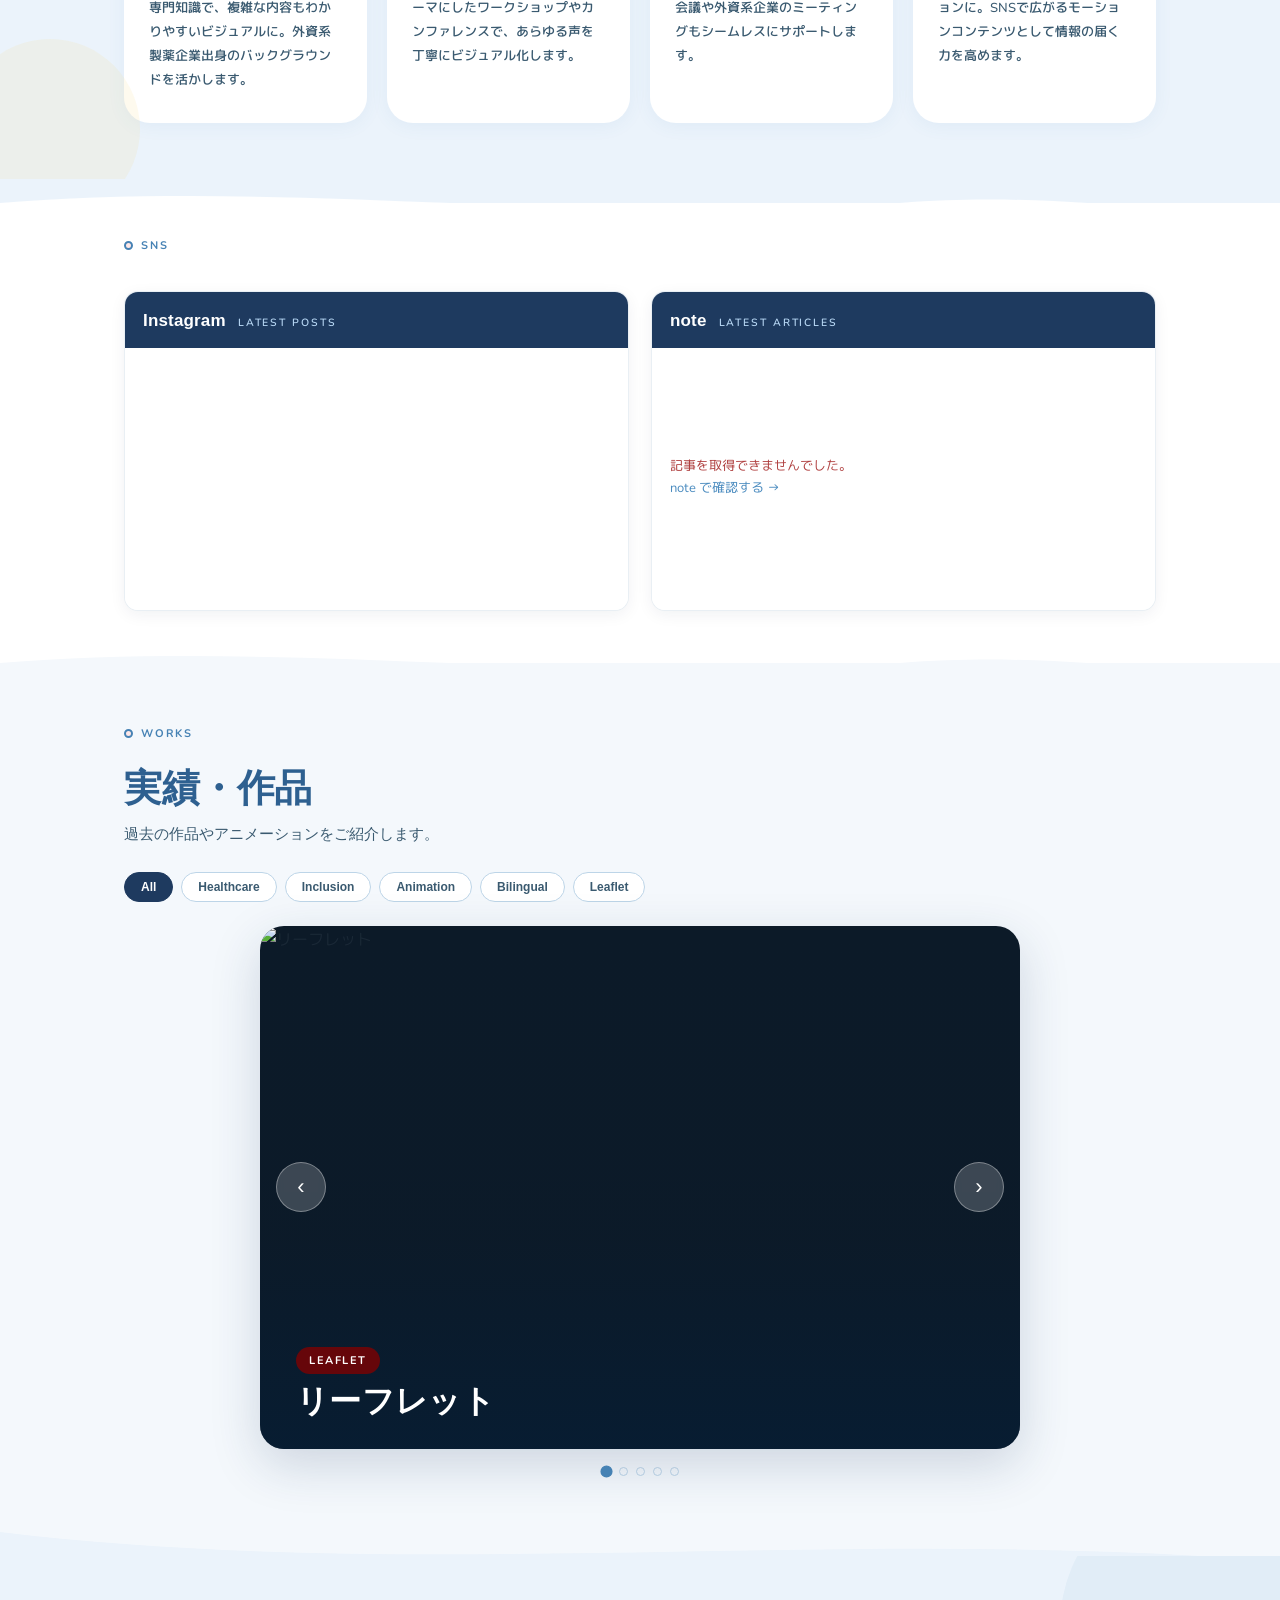
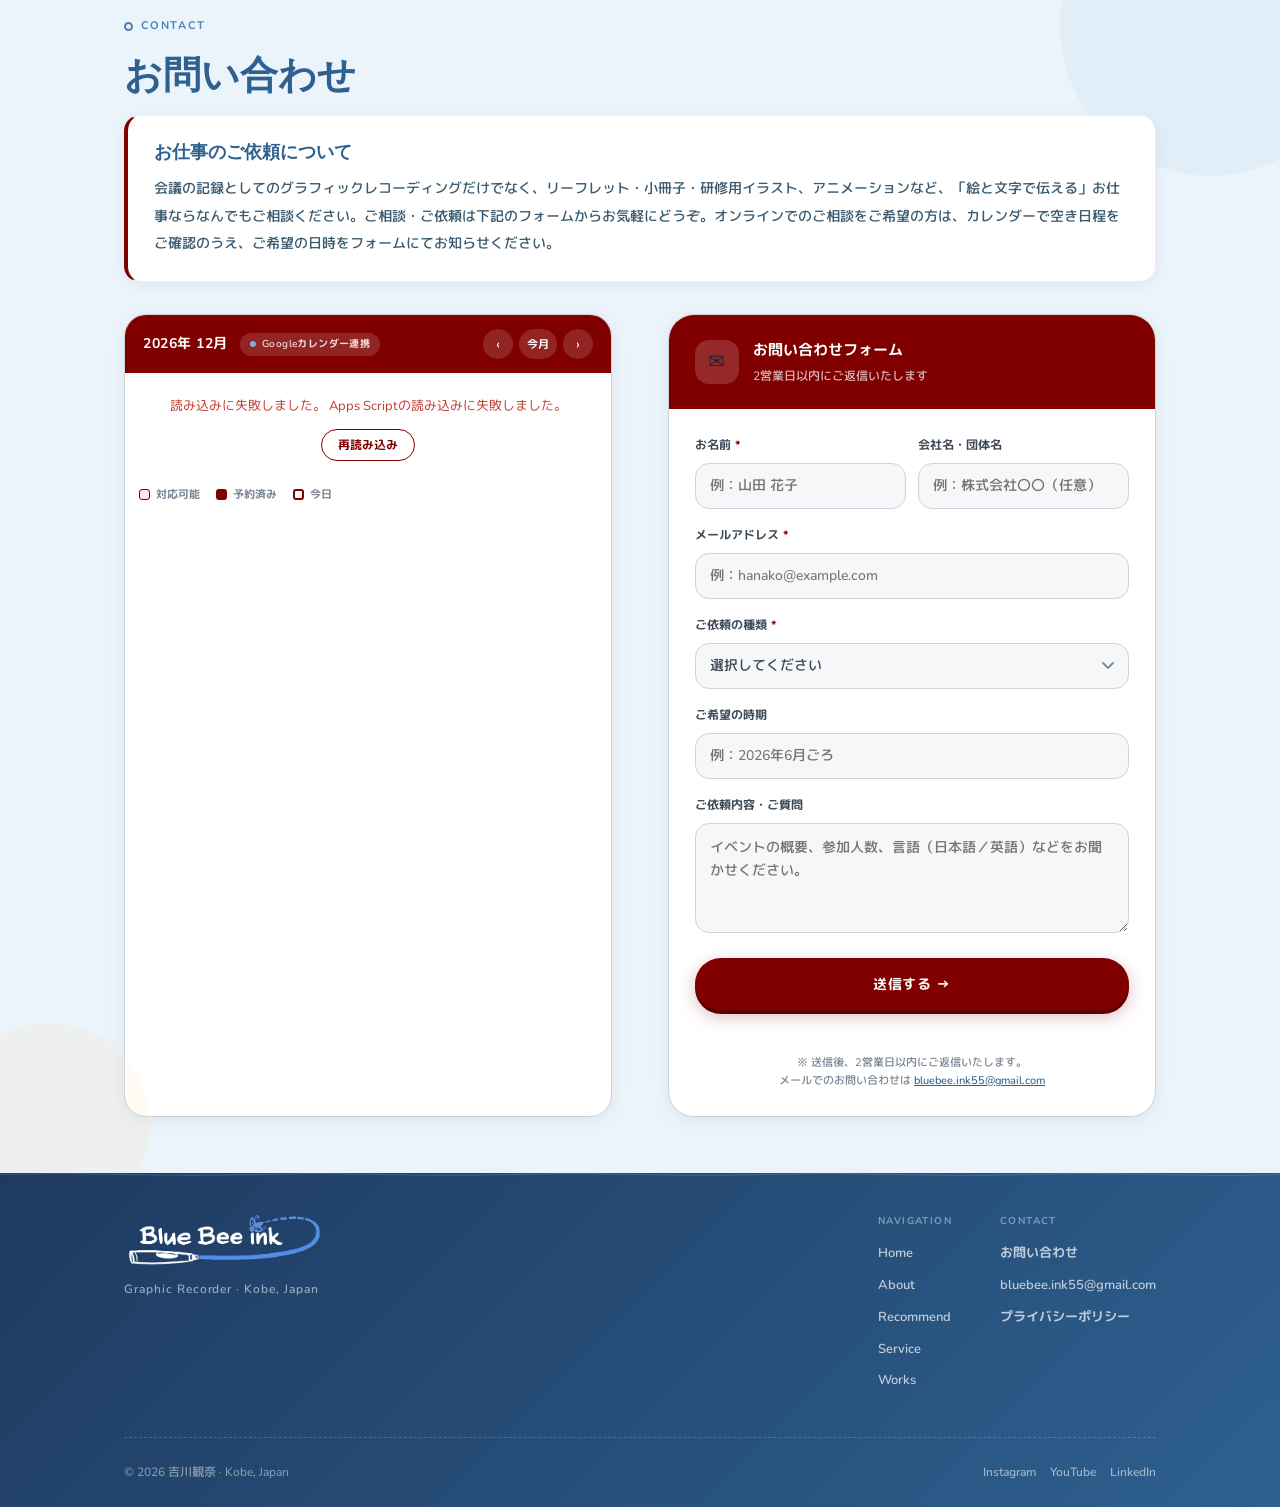
==== commit ed49a5e0: "Add files via upload" ====
--- a/index.html
+++ b/index.html
@@ -491,14 +491,6 @@
     .contact-section .contact-right { display: flex; flex-direction: column; }
     .contact-section .cal-wrap { flex: 1; display: flex; flex-direction: column; margin-bottom: 0 !important; }
     .contact-section .cal-wrap .cal-body { flex: 1; }
-    .contact-section .calendar-embed {
-      width: 100%;
-      min-height: 520px;
-      flex: 1;
-      border: 0;
-      border-radius: 14px;
-      background: #fff;
-    }
     .contact-section .form-card { flex: 1; display: flex; flex-direction: column; }
     .contact-section .form-card .form-body { flex: 1; display: flex; flex-direction: column; }
     .contact-section .nl-box { display: none !important; }
@@ -918,12 +910,31 @@
     <div class="contact-layout">
       <div class="contact-left">
         <div class="cal-wrap">
-          <iframe
-            class="calendar-embed"
-            title="Googleカレンダー"
-            src="https://calendar.google.com/calendar/embed?src=9133049c4feb1b54ce8a7f77139ca939e42d0bdb88988a0857aebd5b80feae47%40group.calendar.google.com&ctz=Asia%2FTokyo&mode=MONTH&showTitle=0&showPrint=0&showCalendars=0&showTz=0"
-            loading="lazy">
-          </iframe>
+          <div class="cal-head">
+            <div class="cal-head-left">
+              <span class="cal-month" id="cal-month-label">読み込み中...</span>
+              <span class="cal-sync-badge" id="cal-sync-badge"><span class="cal-sync-dot"></span>Googleカレンダー連携</span>
+            </div>
+            <div class="cal-nav">
+              <button class="cal-arr" onclick="changeMonth(-1)">‹</button>
+              <button class="cal-arr cal-arr-today" onclick="goToToday()">今月</button>
+              <button class="cal-arr" onclick="changeMonth(1)">›</button>
+            </div>
+          </div>
+          <div class="cal-loading" id="cal-loading"><div class="cal-loading-spinner"></div><span>読み込み中...</span></div>
+          <div class="cal-error" id="cal-error" style="display:none;"><p class="cal-error-msg" id="cal-error-msg"></p><button class="cal-retry-btn" onclick="initCalendar()">再読み込み</button></div>
+          <div class="cal-body" id="cal-body" style="display:none;">
+            <div class="cal-grid" id="cal-grid"></div>
+            <div class="cal-event-detail" id="cal-event-detail" style="display:none;">
+              <div class="cal-event-detail-header"><span id="cal-event-date"></span><button class="cal-event-close" onclick="closeEventDetail()">✕</button></div>
+              <div id="cal-event-list"></div>
+            </div>
+          </div>
+          <div class="cal-legend">
+            <div class="legend-item"><div class="legend-dot" style="background:var(--maroon-light);border:1px solid var(--maroon);"></div>対応可能</div>
+            <div class="legend-item"><div class="legend-dot" style="background:var(--maroon);"></div>予約済み</div>
+            <div class="legend-item"><div class="legend-dot" style="background:#fff;border:2.5px solid var(--maroon);"></div>今日</div>
+          </div>
         </div>
         <div class="nl-box anim-in">
           <h3 class="nl-title">Newsletter</h3>
@@ -1007,7 +1018,7 @@
   </div>
 </footer>
 
-<script src="app4.js?v=20260703-calendar-embed"></script>
+<script src="app4.js?v=20260703-calendar-designed"></script>
 <script src="note-widget.js"></script>
 <script async src="https://www.instagram.com/embed.js"></script>
 </body>
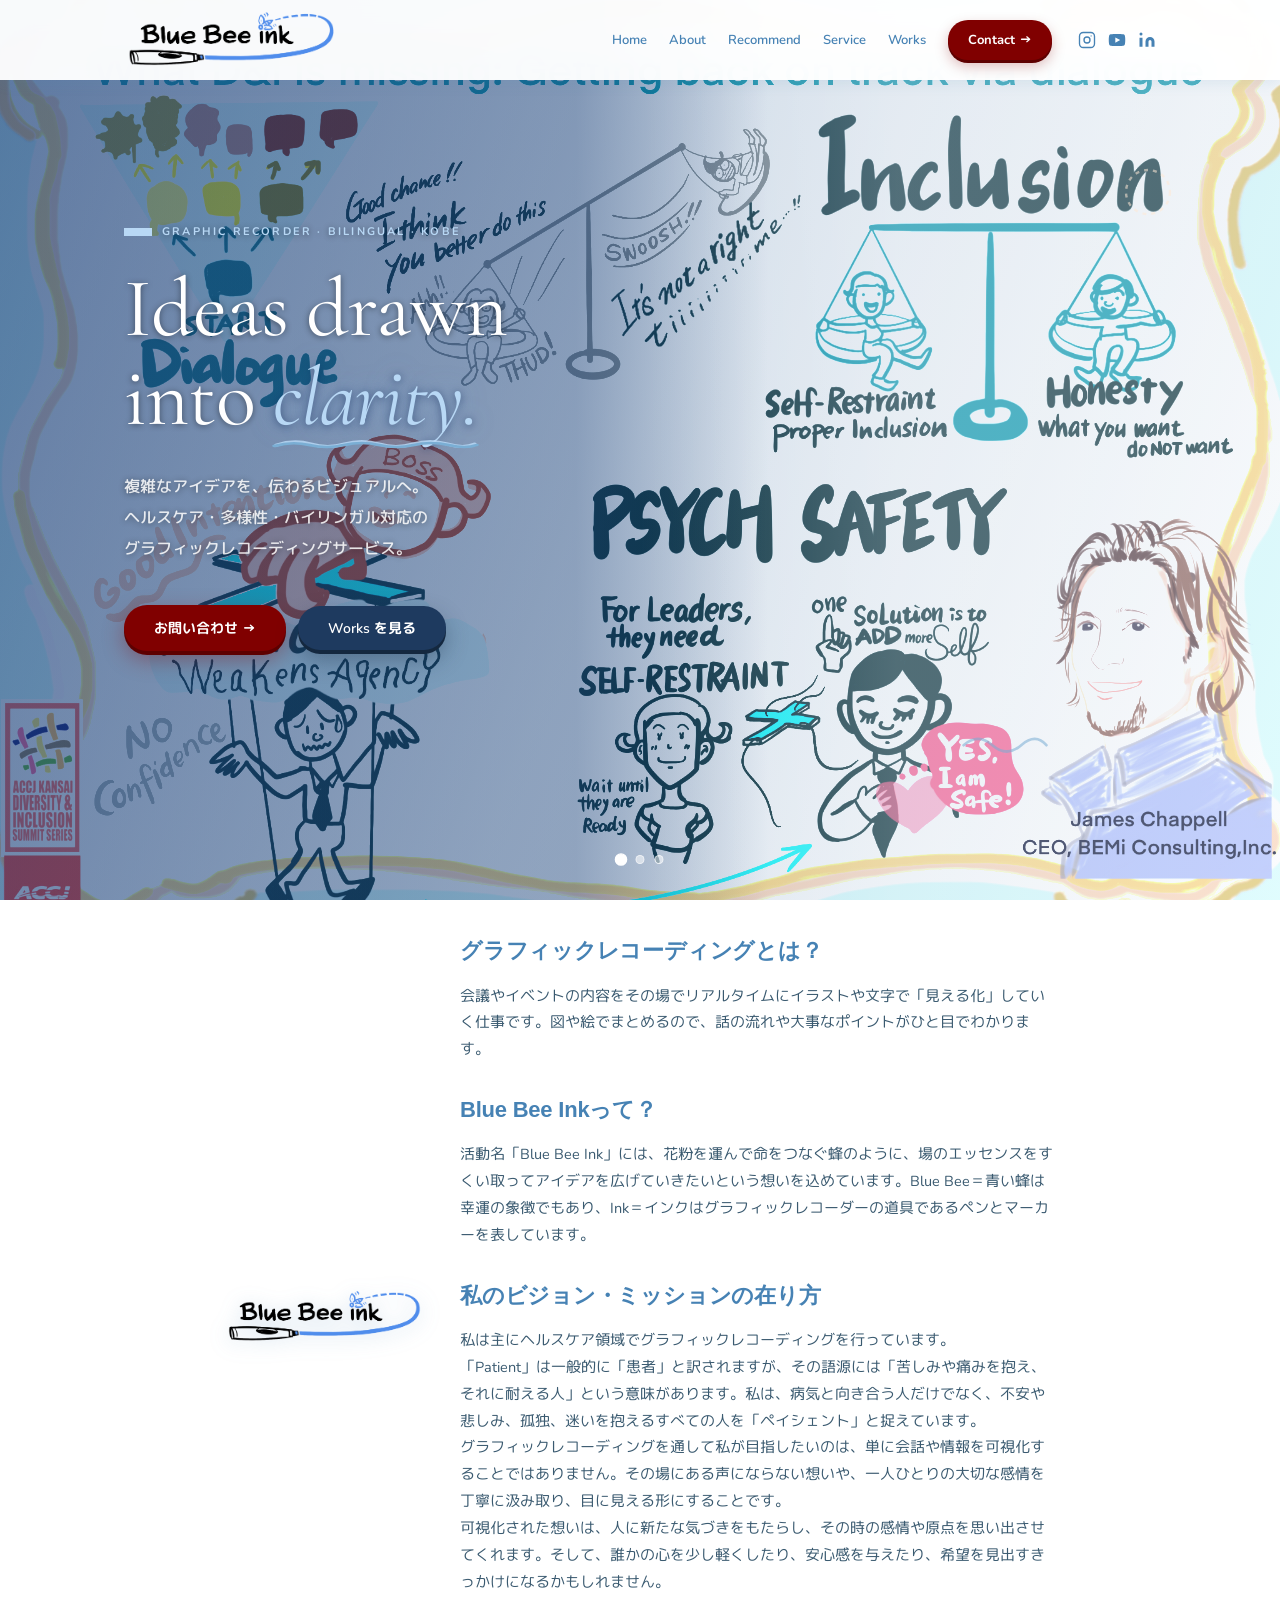
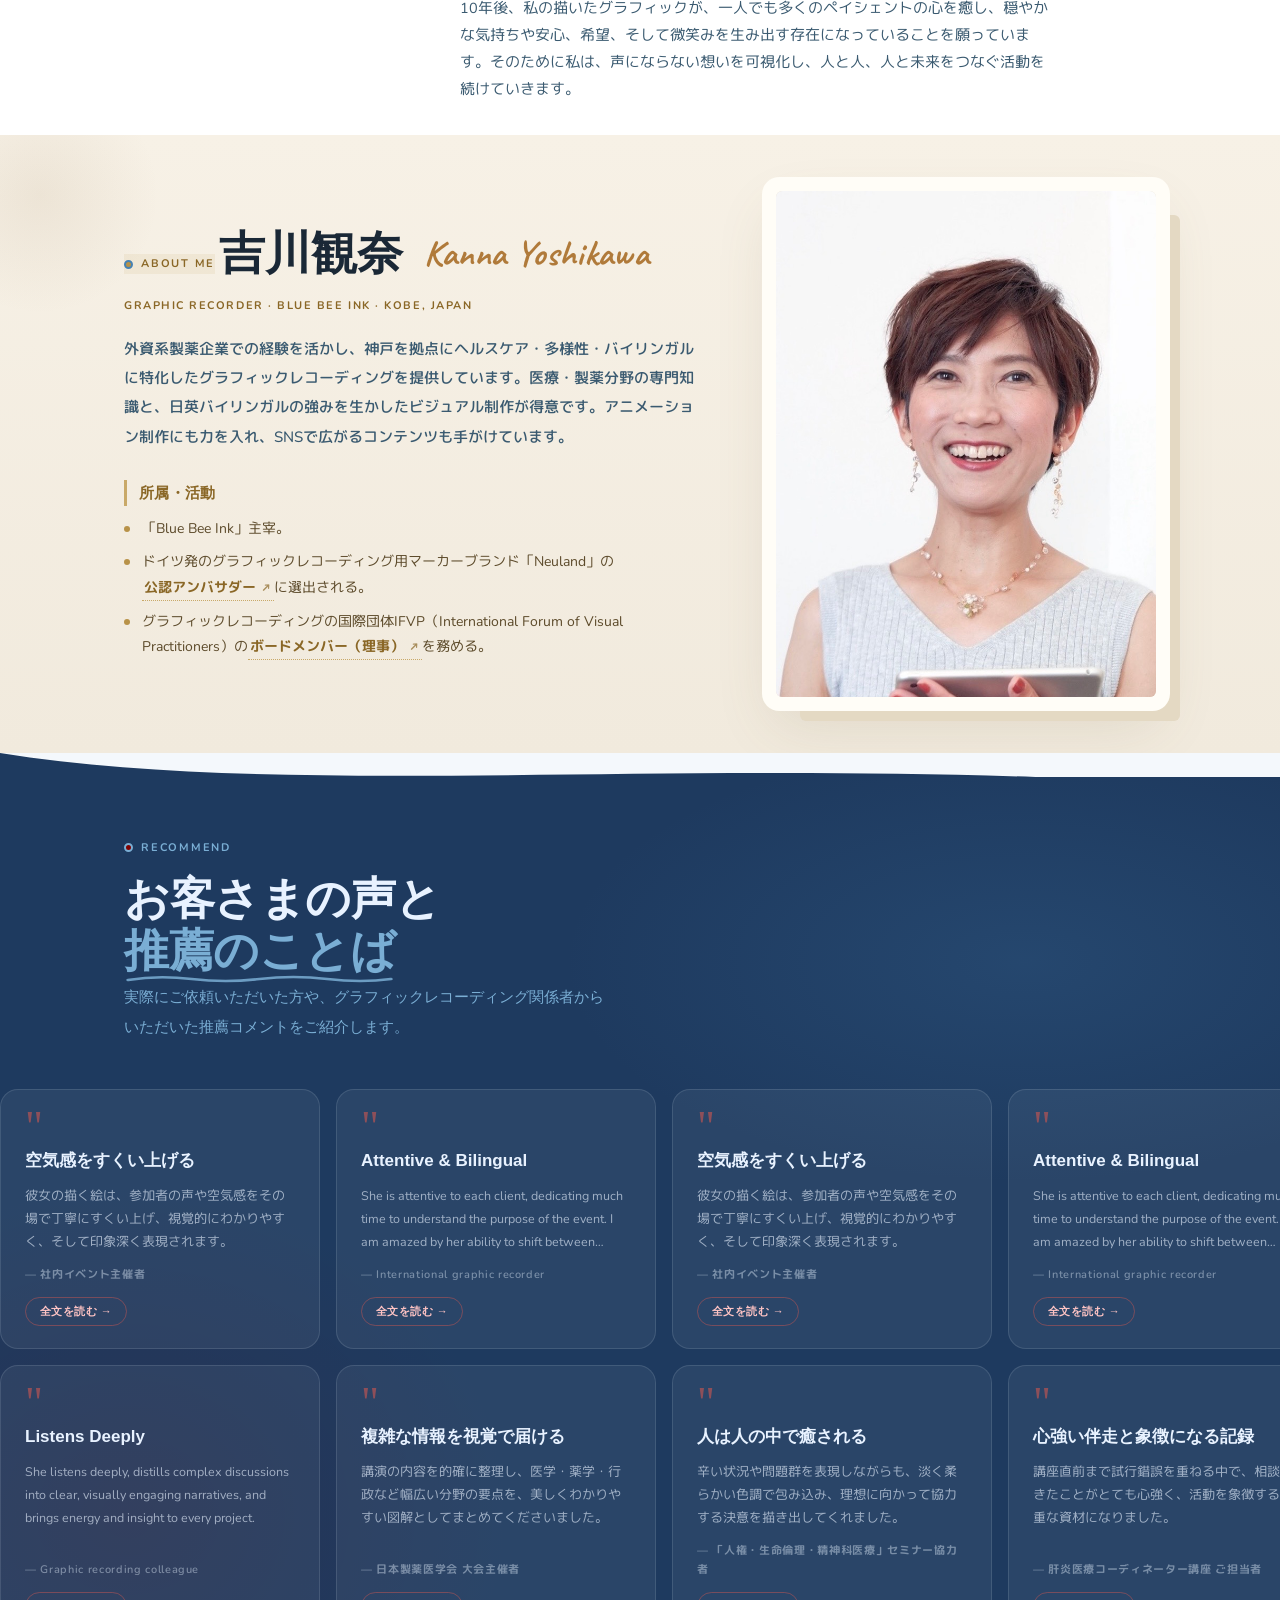
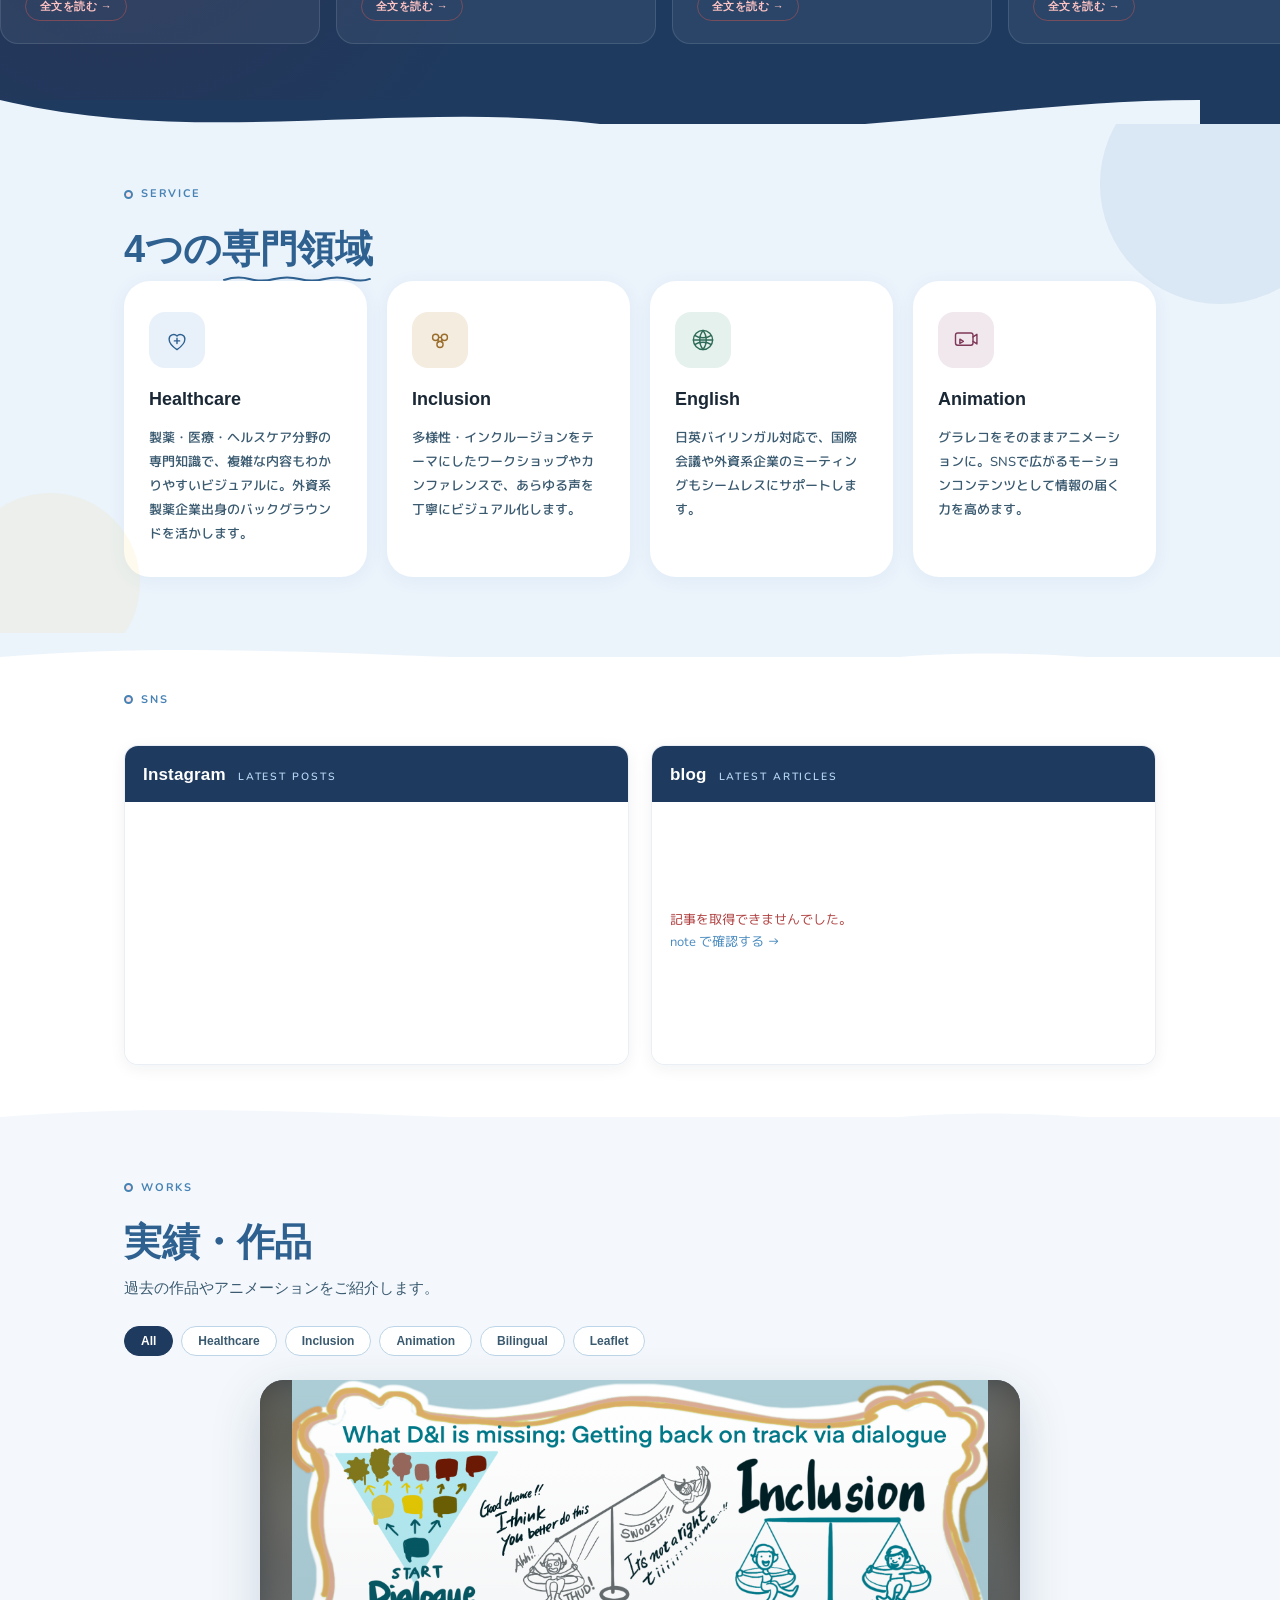
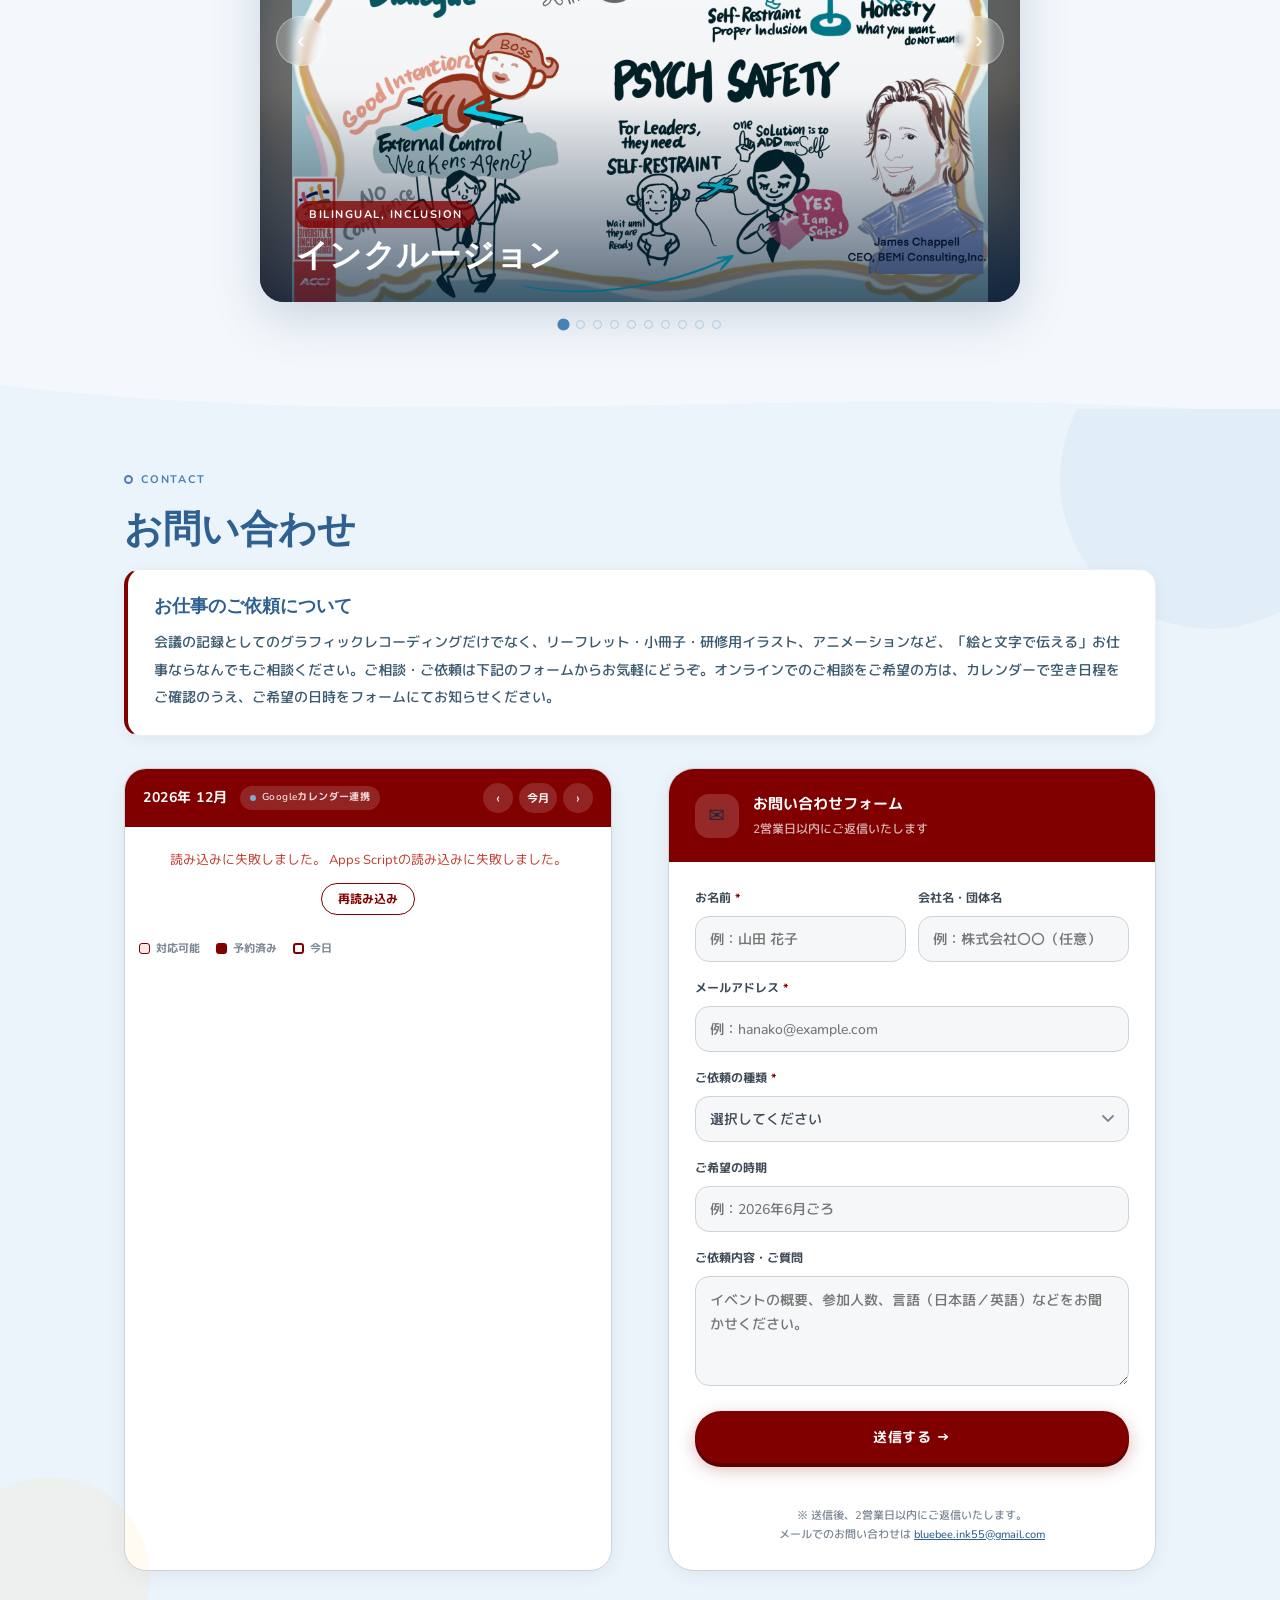
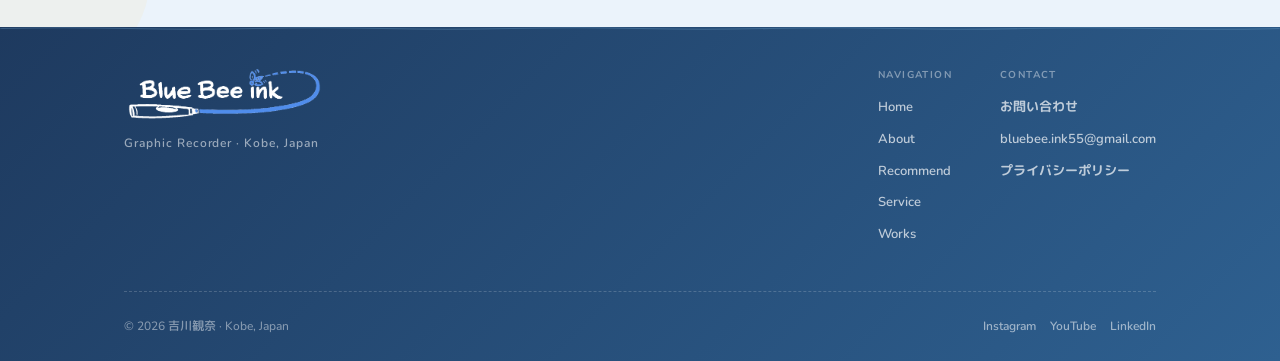
==== commit 9d943f90: "Add files via upload" ====
--- a/index.html
+++ b/index.html
@@ -673,6 +673,12 @@
       <p class="mission-body">会議やイベントの内容をその場でリアルタイムにイラストや文字で「見える化」していく仕事です。図や絵でまとめるので、話の流れや大事なポイントがひと目でわかります。</p>
       <h2 class="mission-h2" style="margin-top:28px;"><span>Blue Bee Inkって？</span></h2>
       <p class="mission-body">活動名「Blue Bee Ink」には、花粉を運んで命をつなぐ蜂のように、場のエッセンスをすくい取ってアイデアを広げていきたいという想いを込めています。Blue Bee＝青い蜂は幸運の象徴でもあり、Ink＝インクはグラフィックレコーダーの道具であるペンとマーカーを表しています。</p>
+      <h2 class="mission-h2" style="margin-top:28px;"><span>私のビジョン・ミッションの在り方</span></h2>
+      <p class="mission-body">私は主にヘルスケア領域でグラフィックレコーディングを行っています。</p>
+      <p class="mission-body">「Patient」は一般的に「患者」と訳されますが、その語源には「苦しみや痛みを抱え、それに耐える人」という意味があります。私は、病気と向き合う人だけでなく、不安や悲しみ、孤独、迷いを抱えるすべての人を「ペイシェント」と捉えています。</p>
+      <p class="mission-body">グラフィックレコーディングを通して私が目指したいのは、単に会話や情報を可視化することではありません。その場にある声にならない想いや、一人ひとりの大切な感情を丁寧に汲み取り、目に見える形にすることです。</p>
+      <p class="mission-body">可視化された想いは、人に新たな気づきをもたらし、その時の感情や原点を思い出させてくれます。そして、誰かの心を少し軽くしたり、安心感を与えたり、希望を見出すきっかけになるかもしれません。</p>
+      <p class="mission-body">10年後、私の描いたグラフィックが、一人でも多くのペイシェントの心を癒し、穏やかな気持ちや安心、希望、そして微笑みを生み出す存在になっていることを願っています。そのために私は、声にならない想いを可視化し、人と人、人と未来をつなぐ活動を続けていきます。</p>
     </div>
   </div>
 </section>
@@ -841,7 +847,7 @@
       </div>
       <div class="sns-card anim-in" style="transition-delay:.12s">
         <div class="sns-card-banner">
-          <div class="sns-card-banner-title">note</div>
+          <div class="sns-card-banner-title">blog</div>
           <div class="sns-card-banner-sub">Latest Articles</div>
         </div>
         <div class="sns-embed-area" id="note-embed">
@@ -1018,7 +1024,7 @@
   </div>
 </footer>
 
-<script src="app4.js?v=20260703-calendar-designed"></script>
+<script src="app4.js?v=20260708-works-tags-jinken"></script>
 <script src="note-widget.js"></script>
 <script async src="https://www.instagram.com/embed.js"></script>
 </body>
